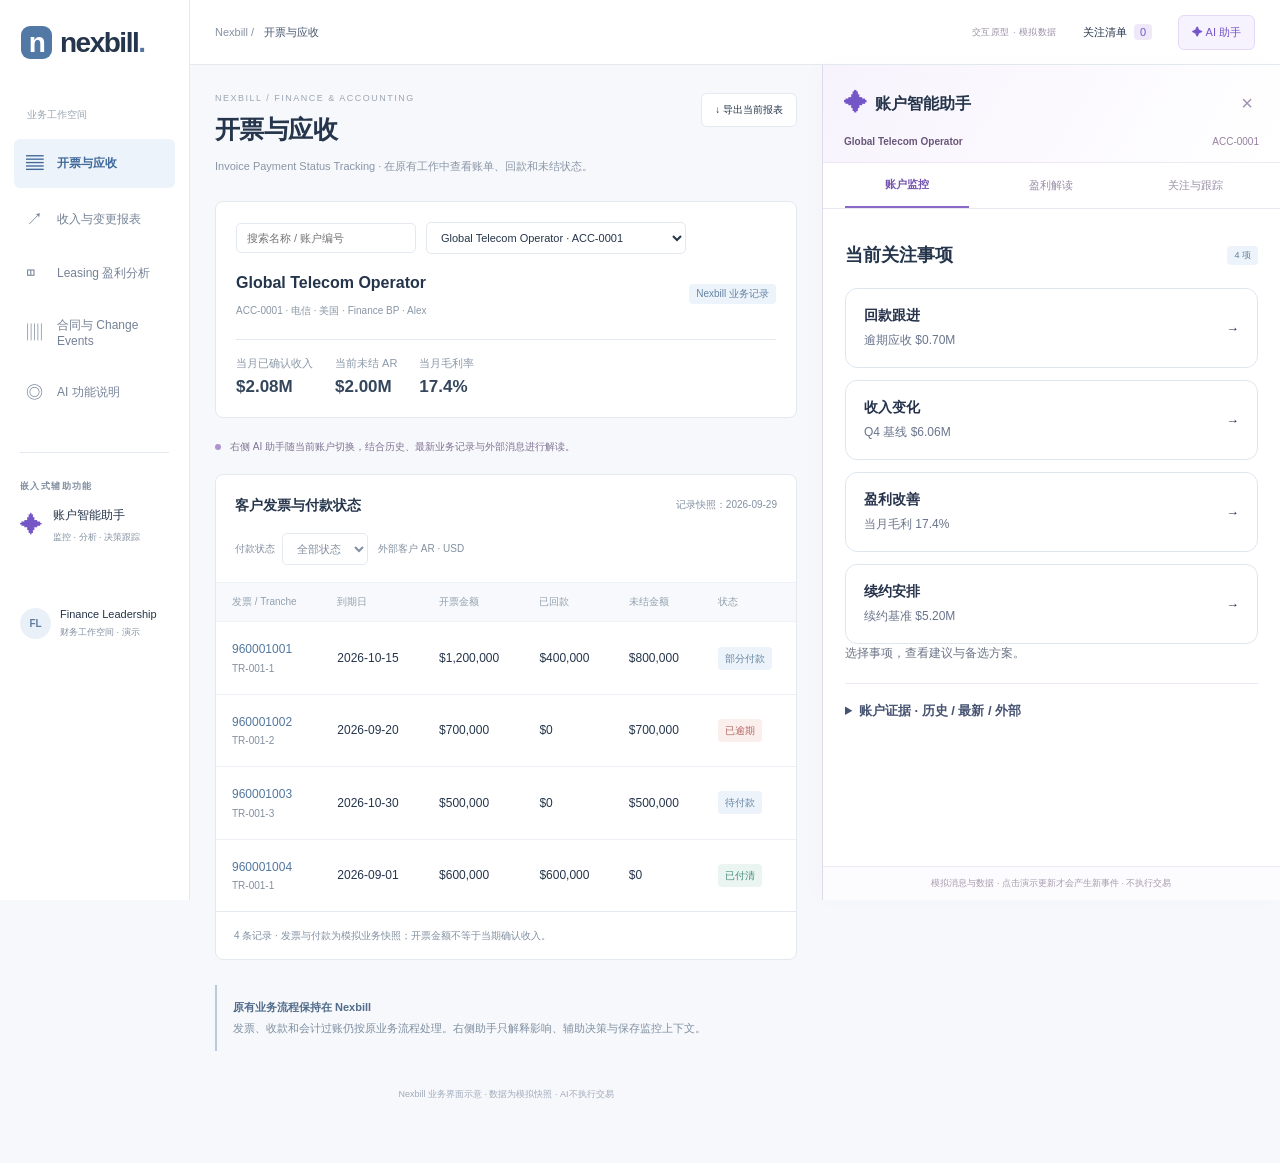
==== index.html @ fa8f2ab4 "Save Nexbill AI prototype with compact multi-issue workflows" ====
﻿<!doctype html>
<html lang="zh-CN"><head><meta charset="UTF-8"><meta name="viewport" content="width=device-width, initial-scale=1"><title>Nexbill · 账户智能助手</title><link rel="stylesheet" href="nexbill.css"></head>
<body><aside class="host-nav"><a href="#billing" class="wordmark"><span>n</span>nexbill<span class="brand-end">.</span></a><p class="nav-caption">业务工作空间</p><nav id="host-nav" aria-label="Nexbill业务导航"></nav><div class="plugin-entry"><span class="tiny-label">嵌入式辅助功能</span><button data-command="toggle-ai"><span class="ai-symbol">✦</span><span>账户智能助手<small>监控 · 分析 · 决策跟踪</small></span></button></div><div class="host-user"><span class="avatar">FL</span><div>Finance Leadership<small>财务工作空间 · 演示</small></div></div></aside>
<div class="host-shell"><header class="host-header"><div><span class="breadcrumb">Nexbill / <b id="page-name">开票与应收</b></span></div><div class="header-actions"><span class="demo-label">交互原型 · 模拟数据</span><button class="quiet" data-command="watchlist">关注清单 <span id="review-count">0</span></button><button class="ai-launch" data-command="toggle-ai">✦ AI 助手</button></div></header><div class="work-area"><main id="business-main"></main><aside id="assistant" aria-label="账户智能助手"></aside></div></div>
<dialog id="detail-dialog"><div class="dialog-top"><span class="tiny-label">NEXBILL / 业务证据</span><button class="icon-button" data-command="close-dialog" aria-label="关闭弹窗">×</button></div><div id="dialog-content"></div></dialog><div class="toast" id="toast" role="status"></div><script src="intelligence.js"></script><script src="workflow.js"></script><script src="compact.js"></script></body></html>
---- nexbill.css ----
﻿:root{--ink:#25354b;--muted:#8290a1;--line:#e4e9ef;--blue:#416fa1;--purple:#7556c7;--purple-light:#f3effb;--green:#248779;--amber:#b67c2b;--red:#c66462;--bg:#f6f8fb}*{box-sizing:border-box}body{margin:0;background:var(--bg);color:var(--ink);font:13px 'Segoe UI','Microsoft YaHei',Arial,sans-serif}button,input,select,textarea{font:inherit;color:inherit}button{cursor:pointer}button:disabled{opacity:.4;cursor:default}button,a,input,select,textarea{outline-offset:3px}button{background:white;border:1px solid var(--line);border-radius:6px;padding:9px 13px;transition:background .15s}button:hover{background:#f1f4fa}button.primary{background:var(--purple);border-color:var(--purple);color:white}button.primary:hover{background:#6342b5}button.secondary{background:#f5f1fd;color:var(--purple);border-color:#dfd6f3}button.quiet{border:0;background:transparent}a{color:inherit;text-decoration:none}h1,h2,h3,p{margin-top:0}h1{font-size:25px;font-weight:650;letter-spacing:-.6px;line-height:1.5;margin-bottom:7px}h2{font-size:17px;font-weight:650;line-height:1.6;margin-bottom:8px}h3{font-size:13px;font-weight:650;line-height:1.7;margin-bottom:7px}p{line-height:1.85}.muted{color:var(--muted)}.tiny-label{font-size:9px;letter-spacing:1.4px;font-weight:650;color:var(--muted)}.host-nav{width:190px;position:fixed;inset:0 auto 0 0;background:#fff;border-right:1px solid var(--line);padding:26px 14px;z-index:10;overflow:auto}.wordmark{display:flex;gap:8px;align-items:center;font-size:28px;font-weight:750;letter-spacing:-1.5px;margin:0 7px 47px}.wordmark>span:first-child{background:#5278a6;border-radius:9px;color:white;width:31px;height:33px;display:grid;place-items:center;font-size:28px;font-weight:600}.wordmark .brand-end{color:#5376a2;margin-left:-8px}.nav-caption{font-size:10px;color:#9aa5b3;margin:0 13px 14px}.host-nav nav a{display:flex;gap:10px;align-items:center;font-size:12px;padding:13px 12px;margin:7px 0;color:#758296;border-radius:6px}.host-nav nav a.active{color:#416a9b;background:#edf3fa;font-weight:600}.nav-icon{font-size:17px;min-width:21px}.plugin-entry{border-top:1px solid var(--line);margin:35px 6px 0;padding-top:24px}.plugin-entry button{display:flex;align-items:center;gap:10px;border:0;text-align:left;padding:14px 0;font-size:12px;width:100%;background:transparent}.plugin-entry small{display:block;font-size:9px;color:var(--muted);margin-top:7px}.ai-symbol{color:var(--purple);font-size:23px}.host-user{display:flex;align-items:center;gap:9px;margin-top:50px;padding-left:6px;font-size:11px}.host-user small{display:block;font-size:9px;color:var(--muted);margin-top:6px}.avatar{display:grid;place-items:center;background:#eaf0f8;width:31px;height:31px;border-radius:50%;color:#617d9e;font-size:10px;font-weight:600;flex-shrink:0}.host-shell{margin-left:190px}.host-header{height:65px;border-bottom:1px solid var(--line);background:white;display:flex;align-items:center;justify-content:space-between;padding:0 25px;gap:16px}.breadcrumb{font-size:11px;color:#8492a2}.breadcrumb b{font-weight:500;color:#45566e;margin-left:7px}.header-actions{display:flex;align-items:center;gap:13px}.header-actions button{font-size:11px}.demo-label{font-size:9px;color:#9a91a6;letter-spacing:.5px}.ai-launch{color:var(--purple);background:#f7f3fe;border-color:#e4daf7}.header-actions #review-count{padding:2px 6px;background:#eee9f8;color:var(--purple);border-radius:4px;margin-left:4px}.work-area{display:grid;grid-template-columns:minmax(0,1fr) 458px;align-items:start;min-height:calc(100vh - 65px)}body.ai-closed .work-area{grid-template-columns:1fr}body.ai-closed #assistant{display:none}#business-main{min-width:0;padding:28px 25px 50px}.page-intro{display:flex;align-items:flex-start;justify-content:space-between;gap:12px;margin-bottom:25px}.page-intro p{font-size:11px;color:#8a96a6;max-width:550px;margin:0}.page-intro button{font-size:10px;white-space:nowrap}.section-label{font-size:9px;color:#9ca6b3;letter-spacing:1.5px;margin-bottom:8px}.account-context{background:white;border:1px solid var(--line);border-radius:8px;padding:20px;margin-bottom:20px}.context-top{display:flex;justify-content:space-between;gap:15px;align-items:center}.account-name{font-size:16px;font-weight:650;line-height:1.7}.context-meta{font-size:10px;color:#8996a7;line-height:1.8;margin-top:6px}.context-controls{display:flex;gap:10px;align-items:center;flex-wrap:wrap;margin-bottom:15px}.context-controls input{width:180px}.context-controls select{max-width:260px;min-width:140px}.context-controls label{font-size:10px;color:#8a95a4;display:flex;gap:7px;align-items:center}.context-stats{display:flex;flex-wrap:wrap;gap:22px;margin-top:19px;padding-top:16px;border-top:1px solid var(--line)}.context-stats span{color:#8b98a8;font-size:10px}.context-stats b{display:block;font-size:17px;font-weight:600;color:#34465c;margin-top:6px}.connected-hint{display:flex;align-items:center;gap:9px;margin:18px 0;color:#827394;font-size:10px;line-height:1.8}.connected-hint i{width:6px;height:6px;background:#ad93cf;border-radius:50%}.native-section{background:#fff;border:1px solid var(--line);border-radius:8px;overflow:hidden;margin-bottom:20px}.native-section-head{padding:19px 19px 0;display:flex;justify-content:space-between;gap:12px;align-items:center}.native-section-head h2{font-size:14px;margin:0}.native-section-head small{color:var(--muted);font-size:10px}.toolbar{display:flex;align-items:center;gap:10px;flex-wrap:wrap;padding:17px 19px}.toolbar label{font-size:10px;color:var(--muted);display:flex;gap:7px;align-items:center}input,select{padding:8px 10px;border:1px solid var(--line);border-radius:5px;background:white;font-size:11px;min-width:0}select{max-width:100%}.table-scroll{overflow:auto}table{width:100%;border-collapse:collapse;white-space:nowrap;text-align:left;font-size:11px}th{font-size:9px;font-weight:500;color:#92a0af;background:#f7f9fc;padding:12px 16px;border-top:1px solid #eef1f5;border-bottom:1px solid #eef1f5}td{padding:17px 16px;border-bottom:1px solid #edf1f5;line-height:1.7}tr:last-child td{border-bottom:0}td small{display:block;font-size:9px;color:var(--muted)}.table-link{padding:0;border:0;background:transparent;color:#52779f;font-size:11px}.native-footnote{padding:14px 18px;color:#94a0b0;font-size:9px;line-height:1.9;border-top:1px solid var(--line)}.status{display:inline-block;font-size:9px;padding:3px 7px;border-radius:4px;background:#edf3fa;color:#6584a3;white-space:nowrap}.status.red{background:#fbefed;color:#b56964}.status.green{background:#eaf5f1;color:#498e7c}.status.amber{background:#fff5e7;color:#aa8443}.status.purple{background:#f1eafa;color:#8666b1}.native-note{border-left:2px solid #bacbdd;padding:12px 16px;color:#7f8fa2;font-size:11px;line-height:1.9;margin:25px 0}.native-note b{color:#516c8a;font-weight:600}.summary-strip{display:flex;gap:22px;padding:20px;flex-wrap:wrap;border-bottom:1px solid var(--line)}.summary-strip div{flex:1;min-width:130px;font-size:10px;color:var(--muted)}.summary-strip strong{display:block;font-size:21px;color:#334b66;margin-top:8px}.plain-tabs{display:flex;border-bottom:1px solid var(--line);padding:0 18px;gap:20px}.plain-tabs button{border:0;background:none;border-radius:0;padding:16px 0;color:#9aa4b2;font-size:11px}.plain-tabs button.active{border-bottom:2px solid #537ba6;color:#496d97}.explain-cell{font-size:10px;color:var(--purple);border-color:#eae2f6;white-space:nowrap}.zero-state{padding:35px;text-align:center;color:var(--muted);line-height:1.8}.host-caption{font-size:9px;color:#a1aabb;text-align:center;padding:12px}.revenue-equation{display:flex;justify-content:space-between;gap:12px;align-items:center;padding:20px;background:#f8fafd;border-bottom:1px solid var(--line);flex-wrap:wrap}.revenue-equation div{font-size:10px;color:var(--muted)}.revenue-equation b{display:block;font-size:17px;color:#42556d;margin-top:8px}.revenue-equation>span{color:#aab6c4}.compact-note{font-size:11px;line-height:1.9;color:#8b94a3;padding:18px;margin:0}.inset{padding:20px}.capability-list{display:grid;gap:0}.capability-row{display:grid;grid-template-columns:25px 150px 1fr;gap:12px;border-bottom:1px solid var(--line);padding:18px 0;font-size:11px;line-height:1.9}.capability-row .num{color:#aaa1b7}.capability-row p{margin:0;color:#7e8b9a}.capability-row:last-child{border:0}.capacity-head{padding:16px 0;color:#8c7ba0;font-size:10px}
/* An account-scoped assistant, attached to the operational page */
#assistant{position:sticky;top:0;height:calc(100vh - 65px);min-height:600px;border-left:1px solid #e0d9ec;background:#fff;display:flex;flex-direction:column;min-width:0;box-shadow:-6px 0 25px #69518704}.assistant-head{padding:20px 21px 15px;background:linear-gradient(120deg,#f7f3fd,#fff);border-bottom:1px solid #eee8f6}.assistant-heading{display:flex;justify-content:space-between;align-items:center;gap:12px}.assistant-heading h2{font-size:16px;display:flex;gap:8px;align-items:center;margin:0}.assistant-heading .icon-button{background:none}.assistant-subtitle{font-size:10px;color:#a092b0;margin:9px 0 0}.assistant-context{margin:14px 0 0;display:flex;align-items:center;justify-content:space-between;gap:9px;font-size:10px;color:#7f7291}.assistant-context strong{font-weight:600;color:#695579;overflow:hidden;text-overflow:ellipsis;white-space:nowrap}.ai-tabs{display:flex;gap:20px;padding:0 22px;border-bottom:1px solid #ebe5f3}.ai-tabs button{font-size:11px;flex:1;padding:14px 0;border:0;border-radius:0;background:transparent;color:#9a8fa6;white-space:nowrap}.ai-tabs button.active{color:#7453b0;border-bottom:2px solid #8968c6;font-weight:650}.assistant-body{overflow-y:auto;flex:1;padding:21px 22px 28px;scroll-behavior:smooth}.assistant-foot{padding:10px 16px;border-top:1px solid #efeaf5;font-size:9px;color:#a69bae;background:#fcfbfe;text-align:center}.assistant-body h3{font-size:13px}.assistant-body p{font-size:11px}.ai-eyebrow{color:#a08bab;font-size:9px;letter-spacing:1px;margin-bottom:9px}.lead-insight{font-size:18px;line-height:1.8;font-weight:600;color:#463750;letter-spacing:-.4px;margin:0 0 10px}.lead-copy{color:#94879d;line-height:1.95;font-size:11px;margin-bottom:18px}.signal-summary-line{display:flex;gap:8px;flex-wrap:wrap;font-size:9px;margin:12px 0 20px}.source-tabs{display:flex;background:#f7f5fa;padding:4px;border-radius:6px;margin-bottom:14px;gap:3px}.source-tabs button{flex:1;padding:7px 5px;font-size:10px;border:0;color:#a294af;background:transparent}.source-tabs button.active{color:#6b508f;background:#fff;box-shadow:0 1px 4px #55437513}.evidence-item{border-bottom:1px solid #f0ecf4;padding:13px 0}.evidence-top{display:flex;align-items:center;justify-content:space-between;gap:9px}.evidence-title{font-size:11px;font-weight:600;line-height:1.7;text-align:left;padding:0;border:0;background:none;max-width:85%;color:#62556e}.evidence-meta{font-size:9px;color:#ada0b6;margin-top:6px;line-height:1.8}.evidence-body{font-size:10px;color:#91849f;line-height:1.9;margin:7px 0 0}.evidence-ref{font-size:9px;font-weight:600;color:#a491b7}.text-button{border:0;background:transparent;padding:4px 0;color:var(--purple);font-size:10px}.evidence-actions{display:flex;gap:16px;flex-wrap:wrap;margin-top:9px}.source-warning{background:#fff9ee;border:1px solid #f3e4c8;padding:12px;border-radius:6px;font-size:10px;line-height:1.9;color:#a58a5a;margin-top:12px}.analysis-section{margin-top:24px;border-top:1px solid #eee8f4;padding-top:19px}.analysis-title{display:flex;justify-content:space-between;align-items:center;gap:10px;margin-bottom:14px}.analysis-title h3{margin:0}.analysis-title span{font-size:9px;color:#b0a1bc}.impact-row{display:flex;align-items:flex-start;gap:12px;margin-bottom:17px}.impact-icon{background:#f6f1fc;color:#9a80b8;border-radius:6px;width:27px;height:27px;display:grid;place-items:center;flex-shrink:0;font-size:13px}.impact-row h4{font-size:11px;font-weight:600;color:#706078;margin:0 0 6px}.impact-row p{color:#94859f;font-size:10px;line-height:1.9;margin:0}.impact-row strong{color:#705089;font-weight:650}.assumption{font-size:9px;color:#b0a2bc;line-height:1.9;margin:12px 0}.memory-note{padding:13px;background:#f5f7fa;border-left:2px solid #aabacf;font-size:10px;line-height:1.9;color:#78899d;margin:18px 0}.memory-note b{color:#536b87}.alert-note{background:#fff4ed;border:1px solid #f0dbcd;border-radius:6px;padding:14px;margin-bottom:18px;font-size:10px;line-height:1.9;color:#a27655}.alert-note strong{display:block;font-size:12px;margin-bottom:7px}.full-width{width:100%}.assistant-body button.primary{font-size:11px;padding:12px 14px}.assistant-divider{margin:22px 0;border:0;border-top:1px solid #eee8f5}.mini-history{display:flex;align-items:end;gap:10px;height:55px;margin:16px 0 10px}.mini-history div{background:#e1d7ef;flex:1;border-radius:3px 3px 0 0;position:relative}.mini-history div:last-child{background:#a990cb}.mini-history span{font-size:8px;color:#a695b5;position:absolute;bottom:-19px;left:50%;transform:translateX(-50%)}.mini-history-label{font-size:9px;color:#ae9fba;margin-top:30px}.monitor-trail{margin:10px 0;padding-left:13px;border-left:1px solid #e6dcef}.trail-item{position:relative;margin:18px 0;font-size:10px;line-height:1.8;color:#91859c}.trail-item:before{content:'';position:absolute;left:-17px;top:5px;height:7px;width:7px;background:#b49bd0;border-radius:50%}.trail-item strong{color:#786185;font-size:11px;display:block;margin:4px 0}.trail-item time{font-size:9px;color:#b0a1bc}.trail-item p{font-size:10px;margin:4px 0;white-space:pre-wrap;overflow-wrap:anywhere}.rule-list{display:grid;gap:10px;margin-top:13px}.rule-list label{display:flex;gap:8px;font-size:10px;color:#8d7e98;line-height:1.8;align-items:start}.rule-list input{accent-color:#9470bf;margin:2px 0 0;flex-shrink:0}.form-field{display:block;margin:16px 0;color:#867390;font-size:10px}.form-field>span{display:block;margin-bottom:8px}.form-field select,.form-field input,.form-field textarea{width:100%;max-width:none;font-size:11px;border:1px solid #e3dae9;border-radius:5px;padding:10px;background:white}.form-field textarea{min-height:76px;resize:vertical;line-height:1.7;display:block}.form-two{display:grid;grid-template-columns:1fr 1fr;gap:12px}.decision-box{background:#f8f5fc;border-radius:7px;padding:16px;margin:16px 0}.decision-box h3{font-size:12px;color:#76588f}.decision-box p{font-size:10px;color:#9b87aa;margin:0}.commit-boundary{font-size:9px;color:#b3a5bd;line-height:1.9;margin-top:11px}.monitor-status{display:flex;align-items:center;justify-content:space-between;margin:15px 0 4px}.monitor-status strong{font-size:11px;color:#72928c}.monitor-status button{font-size:9px}.next-update{background:#fff;border:1px dashed #d8cce8;border-radius:7px;padding:14px;margin:18px 0}.next-update p{font-size:10px;color:#a494b0;margin-bottom:10px}.next-update button{width:100%;font-size:11px;color:#8963ad;background:#faf7fd;border-color:#e5daef}.watch-row{display:block;width:100%;text-align:left;border:1px solid #e7dfef;border-radius:7px;padding:15px;margin:12px 0;background:#fff}.watch-row b{font-size:12px;color:#786386;display:block}.watch-row small{font-size:9px;display:block;color:#a292af;line-height:1.9;margin-top:6px}.watch-row .status{margin-top:9px}.watch-toolbar{display:flex;gap:8px;margin:18px 0}.watch-toolbar button{font-size:10px}.watch-toolbar button.active{background:#f2ebfa;color:#8866a4}.profit-value{font-size:25px;font-weight:600;color:#715982;line-height:1.5}.profit-value small{font-size:10px;font-weight:400;color:#a899b3;display:block}.profit-bridge{margin:18px 0}.bridge-row{display:flex;justify-content:space-between;gap:15px;padding:10px 0;border-bottom:1px solid #f0eaf5;font-size:11px;color:#96809e}.bridge-row:last-child{font-weight:600;color:#785a8c}.breakdown-grid{display:grid;grid-template-columns:1fr 1fr;gap:12px;margin:16px 0}.breakdown-grid>div{padding:12px;background:#faf8fd;border:1px solid #efe8f5;border-radius:6px;font-size:10px;color:#9b88aa}.breakdown-grid strong{display:block;font-size:19px;color:#887096;margin-top:8px}.assistant-body details{margin-top:19px;border-top:1px solid #eee5f5;padding-top:15px}.assistant-body summary{font-size:11px;color:#866299;cursor:pointer;line-height:1.8}.assistant-body details p{font-size:10px;color:#a38ead}.repricing-result{padding:12px;background:#f8f5fd;font-size:10px;line-height:1.9;color:#896c99}.repricing-result b{display:block;font-size:16px;margin:4px 0;color:#765287}.no-results{padding:25px;text-align:center;color:#a99bb4;font-size:11px;line-height:1.9}.icon-button{font-size:20px;line-height:1;border:0;padding:3px 6px;color:#a290b2}.toast{display:none;position:fixed;bottom:22px;left:50%;transform:translateX(-50%);max-width:calc(100vw - 40px);background:#3c344b;color:white;font-size:11px;line-height:1.7;padding:13px 21px;border-radius:7px;z-index:60;box-shadow:0 7px 30px #51405b26}dialog{width:650px;max-width:calc(100vw - 30px);max-height:85vh;overflow:auto;border:1px solid #e2d7ed;border-radius:12px;padding:25px;color:var(--ink);box-shadow:0 20px 80px #25213830}dialog::backdrop{background:#2f29434a;backdrop-filter:blur(3px)}.dialog-top{display:flex;justify-content:space-between;align-items:center;margin-bottom:18px}dialog h2{font-size:20px}dialog p,dialog li{font-size:12px;color:#7a8292;line-height:1.9}dialog dl{display:grid;grid-template-columns:95px 1fr;gap:12px;font-size:12px;line-height:1.9}dialog dt{color:#9b8ba9}dialog dd{margin:0;overflow-wrap:anywhere}.dialog-alert{padding:12px;background:#faf4e9;color:#ac8e58;font-size:11px;line-height:1.8}.assistant-body :focus-visible{outline:2px solid #ad87d4;outline-offset:3px}.native-section :focus-visible{outline:2px solid #7e9abd;outline-offset:3px}@media(min-width:1600px){.work-area{grid-template-columns:minmax(0,1fr) 510px}.assistant-body{padding:25px 28px}.assistant-head{padding:22px 27px}}@media(max-width:1200px){.host-nav{width:165px;padding:23px 9px}.host-shell{margin-left:165px}.work-area{grid-template-columns:minmax(0,1fr) 420px}#business-main{padding:24px 18px}.host-header{padding:0 18px}.context-stats{gap:15px}.account-name{font-size:14px}.page-intro{flex-wrap:wrap}.header-actions{gap:5px}.demo-label{display:none}.host-nav nav a{font-size:11px}.wordmark{font-size:26px}.assistant-body{padding:20px 18px}}@media(max-width:980px){.work-area{grid-template-columns:minmax(0,1fr)}#assistant{position:fixed;right:0;top:65px;bottom:0;width:430px;max-width:calc(100vw - 40px);height:auto;min-height:0;box-shadow:-10px 0 40px #49345922;z-index:20}.host-nav{width:165px}.host-shell{margin-left:165px}.account-context{max-width:none}.host-header{position:sticky;top:0;z-index:25}.capability-row{grid-template-columns:20px 130px 1fr}}@media(max-width:640px){.host-nav{position:static;width:auto;border-right:0;border-bottom:1px solid var(--line);padding:13px}.wordmark{font-size:23px;margin:0 0 12px}.wordmark>span:first-child{height:27px;width:27px;font-size:24px}.host-nav nav{display:flex;overflow-x:auto;gap:5px}.host-nav nav a{white-space:nowrap;margin:0;padding:9px 10px;font-size:10px}.nav-icon{font-size:14px;min-width:15px}.nav-caption,.plugin-entry,.host-user{display:none}.host-shell{margin-left:0}.host-header{height:55px;padding:0 14px}.header-actions button{font-size:10px;padding:7px}.breadcrumb{font-size:9px}.breadcrumb b{margin-left:3px}.header-actions{gap:2px}.header-actions .quiet{max-width:90px}.work-area{min-height:calc(100vh - 170px)}#business-main{padding:23px 14px}h1{font-size:23px}.context-controls{gap:10px}.context-controls input{width:130px}.context-controls select{max-width:calc(100vw - 65px);width:100%}.context-top{flex-wrap:wrap}.context-stats{gap:20px}.context-stats b{font-size:16px}.page-intro p{font-size:10px}#assistant{top:0;width:100vw;max-width:100vw;z-index:40;box-shadow:none}.assistant-head{padding:17px 18px 12px}.assistant-body{padding:20px 19px}.assistant-context{margin-top:10px}.assistant-subtitle{font-size:9px}.ai-tabs button{padding:12px 0}.capability-row{grid-template-columns:20px 1fr}.capability-row p{grid-column:2}.form-two{gap:10px}.form-field select{font-size:10px}.summary-strip strong{font-size:18px}.native-section-head{flex-wrap:wrap}.native-section-head small{font-size:9px}.native-footnote{font-size:9px}.toolbar{gap:8px}.revenue-equation{gap:8px}dialog{padding:20px}.table-scroll{max-width:100%}.context-stats{justify-content:space-between}.context-stats span{min-width:70px}.source-tabs button{font-size:10px}.lead-insight{font-size:19px}}@media(prefers-reduced-motion:reduce){*{scroll-behavior:auto!important;transition:none!important}}
/* Keep secondary evidence readable in the embedded panel. */
.assistant-body p,.lead-copy{font-size:12px}.evidence-title,.impact-row h4{font-size:12px}.evidence-body,.impact-row p,.decision-box p{font-size:11px;color:#82708e}.evidence-meta{font-size:10px;color:#95859f}.lead-copy{color:#887694}.assistant-subtitle,.assistant-context{color:#96819f}.form-field,.rule-list label{font-size:11px}.native-footnote{font-size:10px;color:#8190a2}.native-section th{font-size:10px}.native-section td{font-size:12px}.native-section td small{font-size:10px}.context-stats span{font-size:11px}.table-link{font-size:12px}.status{font-size:10px}.assistant-body .status{font-size:9px}.assistant-body .trail-item p,.commit-boundary{font-size:10px}.assistant-body .assumption{font-size:10px;color:#9c8aa7}
.simple-actions{display:grid;gap:9px;margin:20px 0}.simple-actions p{font-size:10px;color:#9a86aa;margin:0 0 12px}.operation-sync{border:1px solid #ddd5e9;background:#faf8fd;padding:16px;border-radius:7px;margin:20px 0}.operation-sync h3{margin-top:12px}.operation-sync p{color:#897598;font-size:11px;overflow-wrap:anywhere}.operation-sync .text-button{display:block;margin-top:12px}.host-operation{padding:18px;background:#f4f7fb;border:1px solid #dde5f0;border-radius:7px}.host-operation p{font-size:12px;color:#708298;white-space:pre-wrap;overflow-wrap:anywhere}.host-sim-actions{display:flex;gap:10px;flex-wrap:wrap;margin:16px 0}.host-sim-actions button{font-size:11px}.lifecycle{display:flex;gap:15px;flex-wrap:wrap;margin:20px 0;color:#aab4c0;font-size:11px}.lifecycle span{border-bottom:2px solid #e1e6ec;padding-bottom:8px}.lifecycle .done{color:#426a92;border-color:#6e90b5}.host-submit{background:#4877a4;color:white;border-color:#4877a4;padding:12px 18px}.host-submit:hover{background:#3b6793}.effective-contract{font-size:12px;padding:18px;border-left:3px solid #b1c5d9;background:#f6f8fb;margin:22px 0}.effective-contract p{color:#70889d;margin:9px 0 0;line-height:1.8}#business-action{scroll-margin-top:20px}#business-form{max-width:640px}
.compact-heading{display:flex;align-items:center;justify-content:space-between;gap:10px;margin:10px 0 18px}.compact-heading h3{font-size:18px;margin:0}.issue-list{display:grid;gap:12px}.issue-card{width:100%;display:flex;align-items:center;justify-content:space-between;text-align:left;padding:18px;background:#fff;border:1px solid #dfe5ef;border-radius:12px;cursor:pointer;gap:12px}.issue-card:hover{border-color:#7866c8;background:#f8f6ff}.issue-card b{display:block;font-size:14px;color:#26324b}.issue-card small{display:block;margin-top:7px;color:#69748b;font-size:12px}.compact-caption{font-size:12px;color:#6c7587;line-height:1.65}.compact-details{border-top:1px solid #e3e7ef;padding:15px 0;margin-top:12px}.compact-details summary{cursor:pointer;font-size:13px;font-weight:600;color:#465371}.compact-details[open]>summary{margin-bottom:14px}.compact-recommendation{background:#f4f2fc;border:1px solid #e4def7;border-radius:12px;padding:18px;margin-bottom:12px}.compact-recommendation h3{font-size:17px;line-height:1.5;margin:10px 0}.compact-recommendation p{font-size:13px;line-height:1.7;color:#58647a;margin-bottom:18px}.compact-option{display:flex;align-items:center;justify-content:space-between;gap:12px;padding:12px 0;font-size:13px}.compact-alert{display:block;width:100%;background:#fff5e5;border:1px solid #f0d4a5;border-radius:8px;padding:12px;margin:12px 0;color:#795724;text-align:left;font-size:12px}.compact-monitor{display:flex;justify-content:space-between;align-items:center;margin:20px 0 8px;font-size:12px;color:#566b62}.assistant-subtitle{display:none}.operation-sync{margin-top:18px}.operation-sync p{font-size:12px}.operation-sync summary{font-size:12px;cursor:pointer}
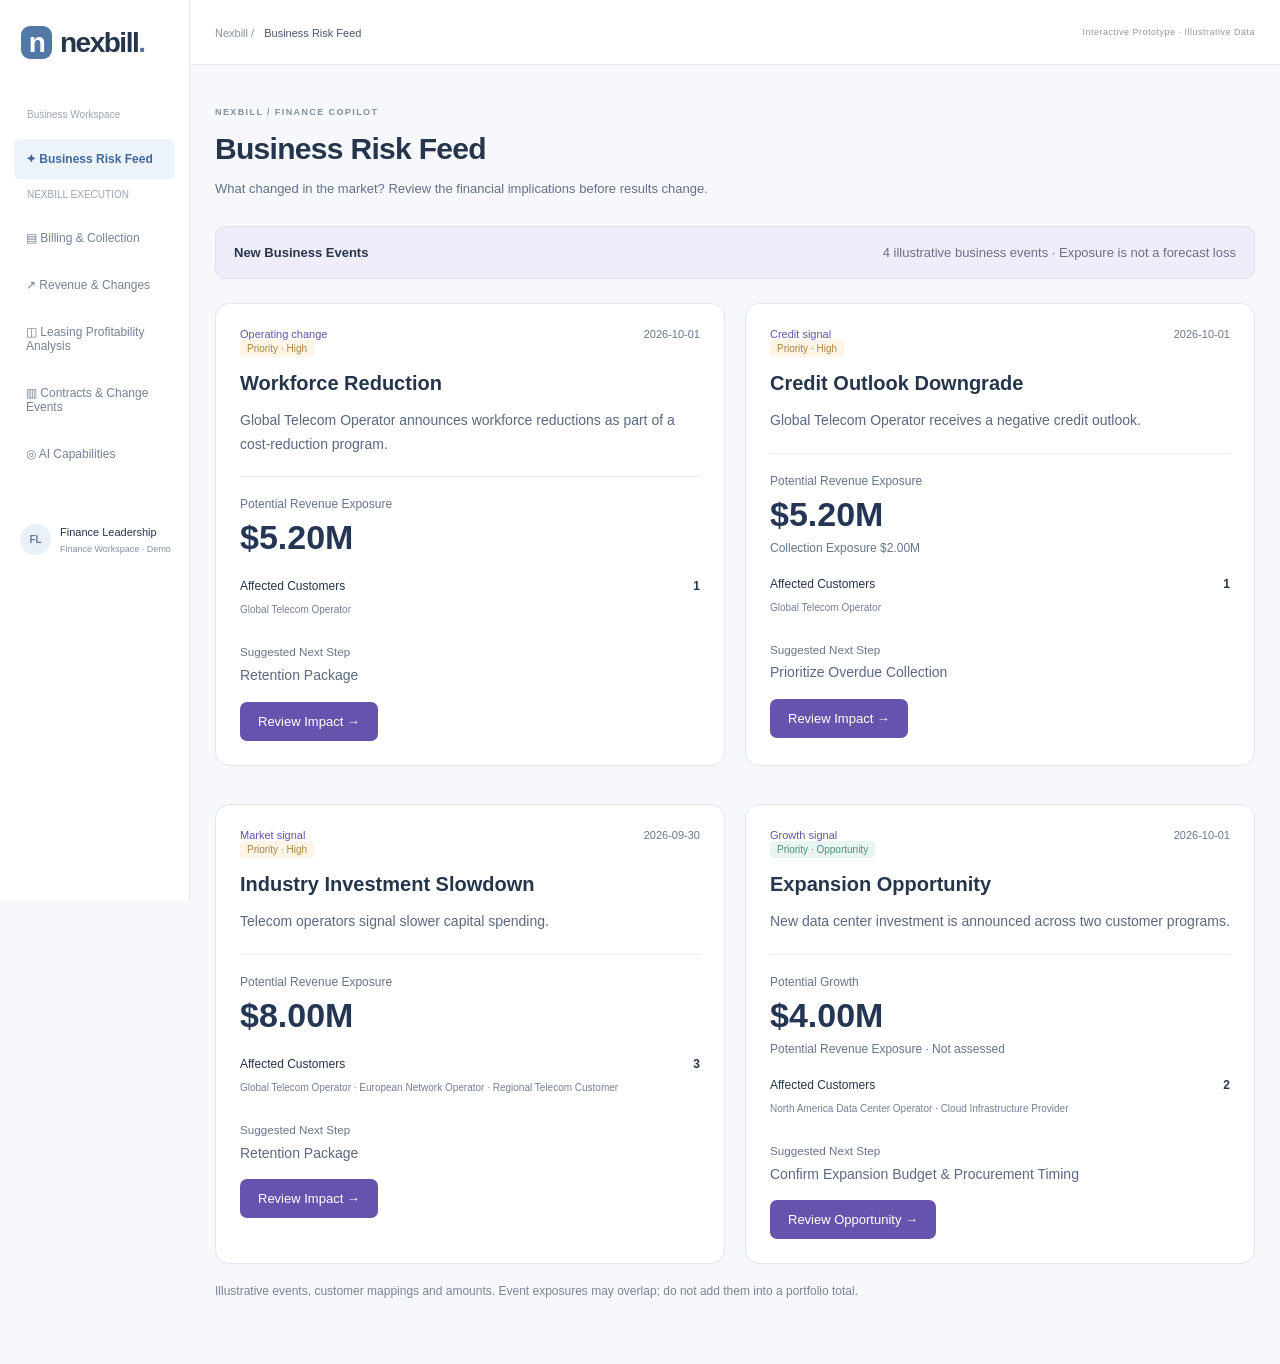
==== commit a30b4a6b: "Build event-driven Finance Copilot with English decision workflows" ====
--- a/index.html
+++ b/index.html
@@ -1,6 +1,12 @@
 ﻿<!doctype html>
-<html lang="zh-CN"><head><meta charset="UTF-8"><meta name="viewport" content="width=device-width, initial-scale=1"><title>Nexbill · 账户智能助手</title><link rel="stylesheet" href="nexbill.css"></head>
-<body><aside class="host-nav"><a href="#billing" class="wordmark"><span>n</span>nexbill<span class="brand-end">.</span></a><p class="nav-caption">业务工作空间</p><nav id="host-nav" aria-label="Nexbill业务导航"></nav><div class="plugin-entry"><span class="tiny-label">嵌入式辅助功能</span><button data-command="toggle-ai"><span class="ai-symbol">✦</span><span>账户智能助手<small>监控 · 分析 · 决策跟踪</small></span></button></div><div class="host-user"><span class="avatar">FL</span><div>Finance Leadership<small>财务工作空间 · 演示</small></div></div></aside>
-<div class="host-shell"><header class="host-header"><div><span class="breadcrumb">Nexbill / <b id="page-name">开票与应收</b></span></div><div class="header-actions"><span class="demo-label">交互原型 · 模拟数据</span><button class="quiet" data-command="watchlist">关注清单 <span id="review-count">0</span></button><button class="ai-launch" data-command="toggle-ai">✦ AI 助手</button></div></header><div class="work-area"><main id="business-main"></main><aside id="assistant" aria-label="账户智能助手"></aside></div></div>
-<dialog id="detail-dialog"><div class="dialog-top"><span class="tiny-label">NEXBILL / 业务证据</span><button class="icon-button" data-command="close-dialog" aria-label="关闭弹窗">×</button></div><div id="dialog-content"></div></dialog><div class="toast" id="toast" role="status"></div><script src="intelligence.js"></script><script src="workflow.js"></script><script src="compact.js"></script></body></html>
+<html lang="en"><head><meta charset="UTF-8"><meta name="viewport" content="width=device-width, initial-scale=1"><title>Nexbill · Finance Copilot</title><link rel="stylesheet" href="nexbill.css"></head>
+<body><aside class="host-nav"><a href="#billing" class="wordmark"><span>n</span>nexbill<span class="brand-end">.</span></a><p class="nav-caption">Business Workspace</p><nav id="host-nav" aria-label="Nexbill Business Navigation"></nav><div class="plugin-entry"><span class="tiny-label">Embedded Assistance</span><button data-command="toggle-ai"><span class="ai-symbol">✦</span><span>Finance Copilot<small>Monitoring · Analysis · Decision Tracking</small></span></button></div><div class="host-user"><span class="avatar">FL</span><div>Finance Leadership<small>Finance Workspace · Demo</small></div></div></aside>
+<div class="host-shell"><header class="host-header"><div><span class="breadcrumb">Nexbill / <b id="page-name">Billing & Collection</b></span></div><div class="header-actions"><span class="demo-label">Interactive Prototype · Illustrative Data</span><button class="quiet" data-command="watchlist">Watchlist <span id="review-count">0</span></button><button class="ai-launch" data-command="toggle-ai">✦ AI Copilot</button></div></header><div class="work-area"><main id="business-main"></main><aside id="assistant" aria-label="Finance Copilot"></aside></div></div>
+<dialog id="detail-dialog"><div class="dialog-top"><span class="tiny-label">NEXBILL / Business Evidence</span><button class="icon-button" data-command="close-dialog" aria-label="Close Dialog">×</button></div><div id="dialog-content"></div></dialog><div class="toast" id="toast" role="status"></div><script src="english-locale.js"></script><script src="intelligence.js"></script><script src="workflow.js"></script><script src="compact.js"></script><script src="events.js"></script><script src="v3.js"></script><script src="decision-workspace.js"></script><script src="decision-english.js"></script><script src="decision-transparency.js"></script><script src="decision-restart.js"></script></body></html>
 
+
+
+
+
+
+
--- a/nexbill.css
+++ b/nexbill.css
@@ -5,3 +5,9 @@
 .assistant-body p,.lead-copy{font-size:12px}.evidence-title,.impact-row h4{font-size:12px}.evidence-body,.impact-row p,.decision-box p{font-size:11px;color:#82708e}.evidence-meta{font-size:10px;color:#95859f}.lead-copy{color:#887694}.assistant-subtitle,.assistant-context{color:#96819f}.form-field,.rule-list label{font-size:11px}.native-footnote{font-size:10px;color:#8190a2}.native-section th{font-size:10px}.native-section td{font-size:12px}.native-section td small{font-size:10px}.context-stats span{font-size:11px}.table-link{font-size:12px}.status{font-size:10px}.assistant-body .status{font-size:9px}.assistant-body .trail-item p,.commit-boundary{font-size:10px}.assistant-body .assumption{font-size:10px;color:#9c8aa7}
 .simple-actions{display:grid;gap:9px;margin:20px 0}.simple-actions p{font-size:10px;color:#9a86aa;margin:0 0 12px}.operation-sync{border:1px solid #ddd5e9;background:#faf8fd;padding:16px;border-radius:7px;margin:20px 0}.operation-sync h3{margin-top:12px}.operation-sync p{color:#897598;font-size:11px;overflow-wrap:anywhere}.operation-sync .text-button{display:block;margin-top:12px}.host-operation{padding:18px;background:#f4f7fb;border:1px solid #dde5f0;border-radius:7px}.host-operation p{font-size:12px;color:#708298;white-space:pre-wrap;overflow-wrap:anywhere}.host-sim-actions{display:flex;gap:10px;flex-wrap:wrap;margin:16px 0}.host-sim-actions button{font-size:11px}.lifecycle{display:flex;gap:15px;flex-wrap:wrap;margin:20px 0;color:#aab4c0;font-size:11px}.lifecycle span{border-bottom:2px solid #e1e6ec;padding-bottom:8px}.lifecycle .done{color:#426a92;border-color:#6e90b5}.host-submit{background:#4877a4;color:white;border-color:#4877a4;padding:12px 18px}.host-submit:hover{background:#3b6793}.effective-contract{font-size:12px;padding:18px;border-left:3px solid #b1c5d9;background:#f6f8fb;margin:22px 0}.effective-contract p{color:#70889d;margin:9px 0 0;line-height:1.8}#business-action{scroll-margin-top:20px}#business-form{max-width:640px}
 .compact-heading{display:flex;align-items:center;justify-content:space-between;gap:10px;margin:10px 0 18px}.compact-heading h3{font-size:18px;margin:0}.issue-list{display:grid;gap:12px}.issue-card{width:100%;display:flex;align-items:center;justify-content:space-between;text-align:left;padding:18px;background:#fff;border:1px solid #dfe5ef;border-radius:12px;cursor:pointer;gap:12px}.issue-card:hover{border-color:#7866c8;background:#f8f6ff}.issue-card b{display:block;font-size:14px;color:#26324b}.issue-card small{display:block;margin-top:7px;color:#69748b;font-size:12px}.compact-caption{font-size:12px;color:#6c7587;line-height:1.65}.compact-details{border-top:1px solid #e3e7ef;padding:15px 0;margin-top:12px}.compact-details summary{cursor:pointer;font-size:13px;font-weight:600;color:#465371}.compact-details[open]>summary{margin-bottom:14px}.compact-recommendation{background:#f4f2fc;border:1px solid #e4def7;border-radius:12px;padding:18px;margin-bottom:12px}.compact-recommendation h3{font-size:17px;line-height:1.5;margin:10px 0}.compact-recommendation p{font-size:13px;line-height:1.7;color:#58647a;margin-bottom:18px}.compact-option{display:flex;align-items:center;justify-content:space-between;gap:12px;padding:12px 0;font-size:13px}.compact-alert{display:block;width:100%;background:#fff5e5;border:1px solid #f0d4a5;border-radius:8px;padding:12px;margin:12px 0;color:#795724;text-align:left;font-size:12px}.compact-monitor{display:flex;justify-content:space-between;align-items:center;margin:20px 0 8px;font-size:12px;color:#566b62}.assistant-subtitle{display:none}.operation-sync{margin-top:18px}.operation-sync p{font-size:12px}.operation-sync summary{font-size:12px;cursor:pointer}
+.event-mode .work-area{display:block}.event-mode #assistant{display:none}.event-mode .ai-launch,.event-mode .plugin-entry,.event-mode .header-actions .quiet{display:none}.event-mode #business-main{width:100%;max-width:1400px;margin:auto}.event-heading{margin:10px 0 26px}.event-heading h1{font-size:30px;letter-spacing:-.7px;margin:8px 0}.event-heading p{color:#627088;line-height:1.6}.event-grid{display:grid;grid-template-columns:repeat(2,minmax(0,1fr));gap:20px}.event-card{background:white;border:1px solid #e0e5ef;border-radius:14px;padding:24px;margin-bottom:18px}.event-card h2{font-size:20px;line-height:1.4;margin:12px 0}.event-card p{font-size:14px;color:#5b6880;line-height:1.7}.event-meta{display:flex;justify-content:space-between;gap:12px;color:#68758b;font-size:11px}.event-meta>span{color:#6653aa}.event-value{border-top:1px solid #e9ecf3;margin-top:20px;padding-top:20px}.event-value small,.event-value span{display:block;font-size:12px;color:#66758b}.event-value strong{display:block;font-size:34px;margin:7px 0;color:#243654}.event-customers{font-size:12px;margin:22px 0}.event-customers b{float:right}.event-customers small{display:block;color:#758096;line-height:1.7;margin-top:8px}.event-primary{display:inline-block;text-decoration:none;background:#6553ad;color:white!important;padding:12px 18px;border-radius:7px;font-size:13px}.event-banner{display:flex;justify-content:space-between;gap:20px;background:#f0edfa;border:1px solid #e2dbf3;border-radius:10px;padding:18px;margin-bottom:24px;font-size:13px}.event-banner span{color:#736a89}.event-footnote{font-size:12px!important;color:#7b8495!important;line-height:1.6}.event-steps{display:flex;flex-wrap:wrap;gap:10px;font-size:12px;margin-bottom:28px;color:#7b8495}.event-steps a{color:#6751a9;text-decoration:none}.event-analysis,.event-comparison{display:grid;grid-template-columns:1fr 1fr;gap:20px}.event-callout{background:#f3f1fa;border-left:3px solid #8d78cb;padding:16px;font-size:14px;line-height:1.6;margin:18px 0}.event-comparison>div{background:#f7f8fb;padding:18px;border-radius:10px}.event-comparison small,.event-comparison b{display:block;margin-bottom:9px}.event-customer-row{display:flex;align-items:center;justify-content:space-between;gap:18px;padding:18px 0;border-top:1px solid #e5e9f2;text-decoration:none;color:#263854;font-size:14px}.event-customer-row small{display:block;color:#758096;font-size:12px;margin-top:7px}.event-customer-row b{font-size:12px;color:#6e56b2}.event-metrics{display:grid;grid-template-columns:repeat(3,1fr);gap:15px;margin:24px 0}.event-metrics>div{border:1px solid #e0e5ef;border-radius:10px;padding:20px;background:#fff;color:#637088;font-size:12px}.event-metrics strong{display:block;font-size:24px;margin-top:10px;color:#243654}.event-card details{margin:16px 0;font-size:13px}.event-card summary{cursor:pointer;color:#6853a6}.event-mode .native-section{margin-top:20px}@media(max-width:800px){.event-grid,.event-analysis,.event-comparison{grid-template-columns:1fr}.event-banner{flex-direction:column}.event-metrics{grid-template-columns:1fr}.event-customer-row{align-items:start;flex-direction:column}.event-heading h1{font-size:25px}.event-card{padding:18px}.event-meta{flex-wrap:wrap}}
+.v3-actions{display:flex;flex-wrap:wrap;gap:12px}.v3-options{display:grid;grid-template-columns:repeat(3,minmax(0,1fr));gap:16px}.v3-option{padding:20px;border:1px solid #e0e5ef;border-radius:10px}.v3-option>small{display:block;color:#758096;font-size:11px}.v3-prob{display:block;font-size:30px;color:#6653ad;margin:12px 0}.v3-record{border-top:1px solid #e0e5ef;padding:20px 0}.v3-outcome{display:grid;gap:14px;max-width:580px}.v3-outcome label{display:grid;gap:8px}.v3-outcome input,.v3-outcome select,.v3-outcome textarea{padding:10px;max-width:100%;border:1px solid #d9deea;border-radius:6px}.v3-next small{color:#68758b}@media(max-width:900px){.v3-options{grid-template-columns:1fr}}
+.dw-summary{display:grid;grid-template-columns:2fr 1.3fr 1fr 1fr;gap:22px;background:#fff;border:1px solid #e0e5ef;border-radius:14px;padding:24px;margin:20px 0 30px}.dw-summary small{display:block;color:#748097;font-size:10px;letter-spacing:.6px;margin-bottom:12px}.dw-summary h2{font-size:19px;margin:0}.dw-summary p{color:#67758b;font-size:13px}.dw-summary strong{font-size:28px;display:block}.dw-impact{grid-column:1/-1;border-top:1px solid #e7eaf1;padding-top:18px;margin:0}.dw-layout{display:grid;grid-template-columns:minmax(0,1fr) 280px;gap:24px;align-items:start}.dw-options{display:grid;grid-template-columns:repeat(3,minmax(0,1fr));gap:14px}.dw-option{background:white;border:1px solid #dfe4ef;border-radius:12px;padding:18px;display:flex;flex-direction:column}.dw-option.recommended{border:2px solid #8670ca;background:#fcfaff}.dw-option-label{font-size:11px;color:#75628f;min-height:20px}.dw-option h3{font-size:17px;min-height:46px;margin:12px 0}.dw-option .dw-outcome{font-size:12px;color:#6a768b;line-height:1.6;min-height:58px}.dw-option dl{margin:0 0 18px;flex:1}.dw-option dt{font-size:11px;color:#79849a;margin-top:17px}.dw-option dd{margin:7px 0;font-size:16px;font-weight:600}.dw-option dd small{display:block;font-size:10px;font-weight:400;color:#77839a;margin-top:6px}.dw-option dd.dw-body{font-size:12px;font-weight:400;line-height:1.65}.dw-option dd.dw-probability{font-size:28px;color:#6b53ad}.dw-copilot{background:linear-gradient(150deg,#f1ecfb,#f5f8ff);border:1px solid #e3ddf2;padding:24px;border-radius:14px}.dw-copilot h2{font-size:18px;margin:16px 0}.dw-copilot h3{font-size:20px}.dw-copilot p,.dw-copilot li{font-size:12px;line-height:1.8;color:#606d85}.dw-copilot ul{padding-left:16px}.dw-copilot summary{font-size:12px;cursor:pointer}.dw-copilot h4{font-size:13px}.dw-boundary{border-top:1px solid #dcd4ed;margin-top:20px;padding-top:20px;font-size:12px;line-height:1.8;color:#6c6086}.dw-section-title{display:flex;align-items:center;justify-content:space-between;gap:14px;margin-bottom:18px}.dw-section-title h2{font-size:20px;margin:0}.dw-section-title span{font-size:11px;color:#758198}.dw-versus{display:flex;gap:26px;align-items:center;padding:18px;background:#f6f7fb;border-radius:8px;margin-bottom:22px}.dw-versus small,.dw-versus b{display:block;font-size:12px;margin:5px 0}.dw-versus small{color:#7b8598}.dw-fields{display:grid;grid-template-columns:2fr 1fr;gap:18px}.dw-fields label{display:flex;flex-direction:column;gap:8px;font-size:12px;color:#5f6e85}.dw-fields input,.dw-fields select,.dw-fields textarea{border:1px solid #d9dfeb;border-radius:7px;padding:12px;width:100%;box-sizing:border-box;background:#fff;color:#29364b;font:inherit}.dw-fields textarea{min-height:90px;resize:vertical}.dw-actions{display:flex;gap:12px;margin-top:20px}.dw-execution{border-top:1px solid #e0e5ef;padding-top:20px;margin-top:20px;font-size:13px}@media(max-width:1150px){.dw-layout{grid-template-columns:1fr}.dw-copilot{margin-bottom:20px}.dw-summary{grid-template-columns:1fr 1fr}}@media(max-width:720px){.dw-options,.dw-fields,.dw-summary{grid-template-columns:1fr}.dw-versus,.dw-actions{flex-direction:column;align-items:stretch}.dw-option h3,.dw-option .dw-outcome{min-height:0}.dw-section-title{align-items:start;flex-direction:column}}
+.transparency-grid{display:grid;grid-template-columns:1fr 1.3fr 1fr;gap:24px}.transparency-grid h3{font-size:15px}.transparency-grid h4{font-size:12px}.transparency-grid li{font-size:12px;line-height:1.8;color:#657289;margin-bottom:10px}.transparency-grid ul{padding-left:18px}.transparency-grid small{font-size:11px;color:#788297}.next-workflow{display:flex;gap:15px;align-items:center;flex-wrap:wrap;padding:18px;background:#f5f3fb;border-radius:10px;font-size:13px}.next-workflow b{color:#8e7cb9}.outcome-timeline{list-style:none;padding:0;margin:20px 0}.outcome-timeline li{display:flex;gap:14px;padding:12px 0;align-items:flex-start}.outcome-timeline li>span{color:#8a93a4;font-size:21px;width:26px}.outcome-timeline .complete>span{color:#348367}.outcome-timeline .active>span{color:#795bbb}.outcome-timeline b{font-size:13px}.outcome-timeline small{display:block;font-size:12px;color:#7a8497;margin-top:5px}.tracking-boundary{border-top:1px solid #e3e7ef;margin-top:20px;padding-top:20px;font-size:13px}.tracking-boundary small{color:#788297}@media(max-width:1000px){.transparency-grid{grid-template-columns:1fr}.next-workflow{flex-direction:column;align-items:flex-start}.next-workflow b{transform:rotate(90deg)}}
+.dw-right-column{display:grid;gap:18px;min-width:0}.decision-why{background:#fff}.decision-why h3{font-size:14px;margin-top:22px}.decision-why small{font-size:11px;color:#788297;line-height:1.6}.option-tradeoff{border-left:2px solid #d9cdef;padding-left:9px}.dw-right-column .dw-copilot{margin-bottom:0}
+.decision-state-notice{display:flex;align-items:center;justify-content:space-between;gap:20px;border:1px solid #d9d1ed;background:#f6f3fc;border-radius:9px;padding:18px;margin-bottom:20px;font-size:13px}.decision-state-notice p{margin:7px 0;font-size:12px}.decision-state-notice small{color:#738096}.decision-state-notice button{flex-shrink:0}@media(max-width:720px){.decision-state-notice{flex-direction:column;align-items:stretch}}
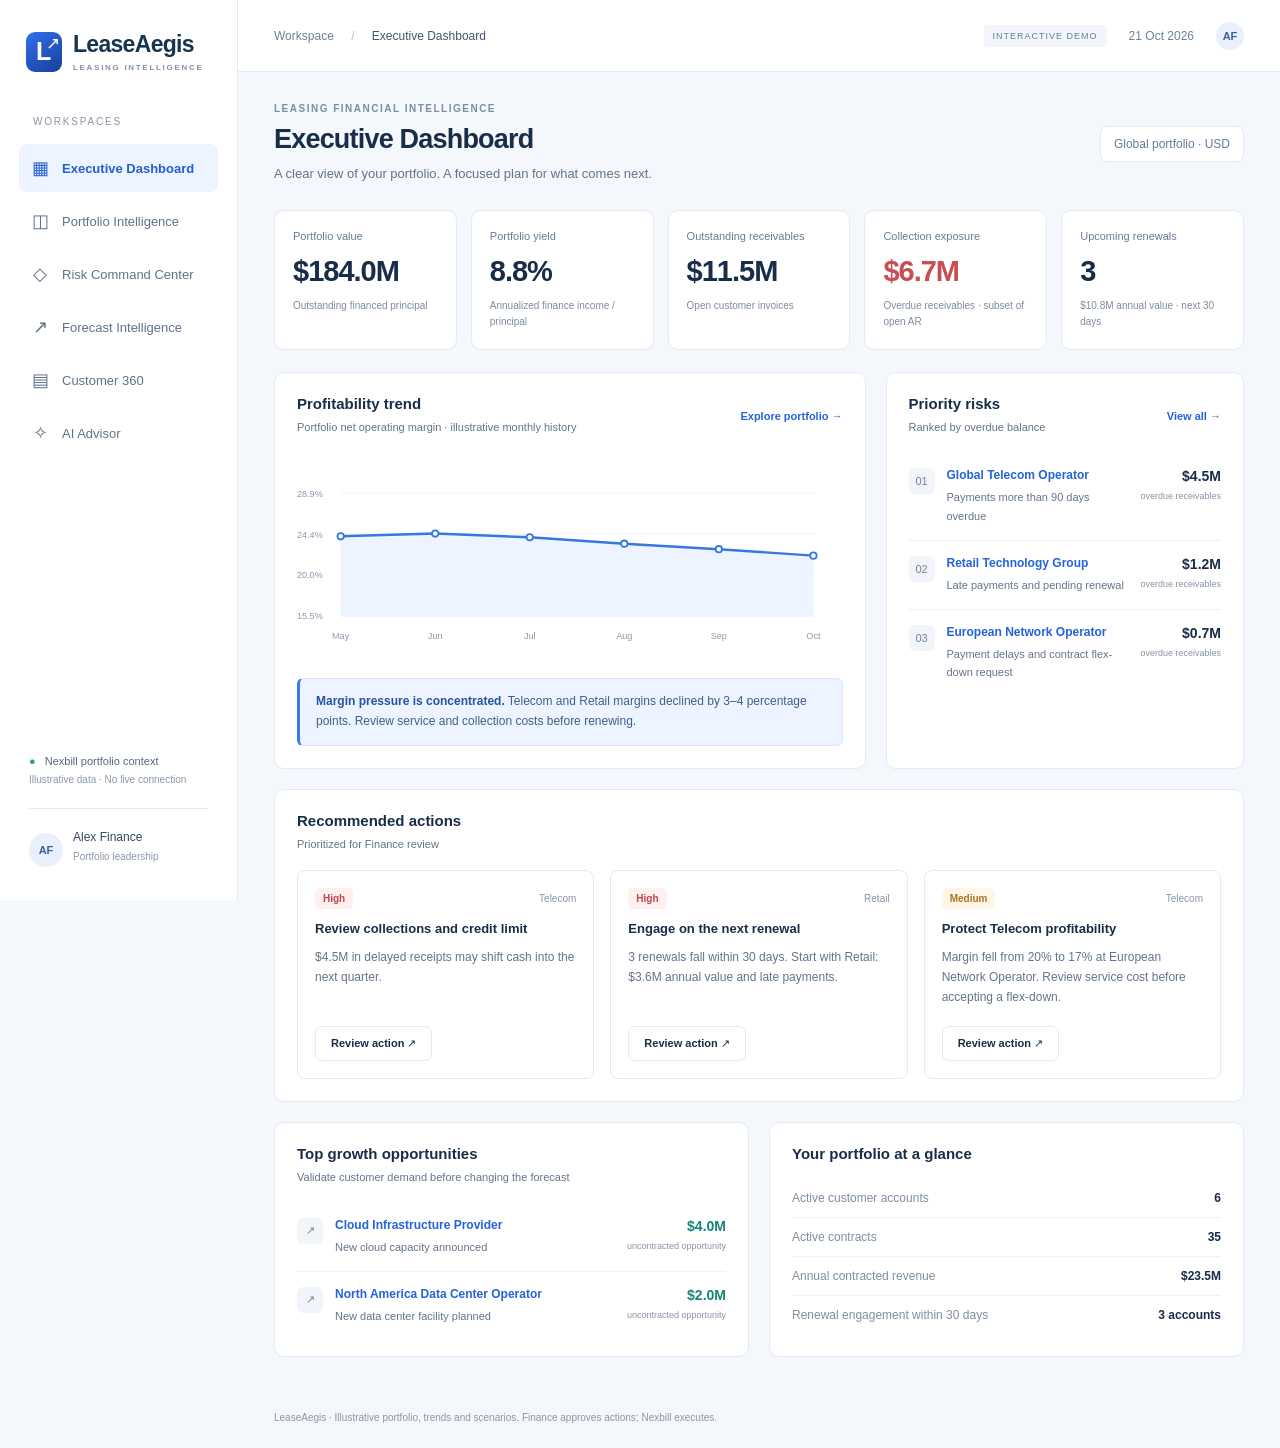
==== commit fa5b871a: "Build LeaseAegis leasing financial intelligence prototype" ====
--- a/index.html
+++ b/index.html
@@ -1,12 +1,9 @@
 ﻿<!doctype html>
-<html lang="en"><head><meta charset="UTF-8"><meta name="viewport" content="width=device-width, initial-scale=1"><title>Nexbill · Finance Copilot</title><link rel="stylesheet" href="nexbill.css"></head>
-<body><aside class="host-nav"><a href="#billing" class="wordmark"><span>n</span>nexbill<span class="brand-end">.</span></a><p class="nav-caption">Business Workspace</p><nav id="host-nav" aria-label="Nexbill Business Navigation"></nav><div class="plugin-entry"><span class="tiny-label">Embedded Assistance</span><button data-command="toggle-ai"><span class="ai-symbol">✦</span><span>Finance Copilot<small>Monitoring · Analysis · Decision Tracking</small></span></button></div><div class="host-user"><span class="avatar">FL</span><div>Finance Leadership<small>Finance Workspace · Demo</small></div></div></aside>
-<div class="host-shell"><header class="host-header"><div><span class="breadcrumb">Nexbill / <b id="page-name">Billing & Collection</b></span></div><div class="header-actions"><span class="demo-label">Interactive Prototype · Illustrative Data</span><button class="quiet" data-command="watchlist">Watchlist <span id="review-count">0</span></button><button class="ai-launch" data-command="toggle-ai">✦ AI Copilot</button></div></header><div class="work-area"><main id="business-main"></main><aside id="assistant" aria-label="Finance Copilot"></aside></div></div>
-<dialog id="detail-dialog"><div class="dialog-top"><span class="tiny-label">NEXBILL / Business Evidence</span><button class="icon-button" data-command="close-dialog" aria-label="Close Dialog">×</button></div><div id="dialog-content"></div></dialog><div class="toast" id="toast" role="status"></div><script src="english-locale.js"></script><script src="intelligence.js"></script><script src="workflow.js"></script><script src="compact.js"></script><script src="events.js"></script><script src="v3.js"></script><script src="decision-workspace.js"></script><script src="decision-english.js"></script><script src="decision-transparency.js"></script><script src="decision-restart.js"></script></body></html>
-
-
-
-
-
-
-
+<html lang="en">
+<head><meta charset="utf-8"><meta name="viewport" content="width=device-width, initial-scale=1"><meta name="description" content="LeaseAegis leasing financial intelligence — portfolio insights, risk priorities and finance decisions."><title>LeaseAegis | Leasing Financial Intelligence</title><link rel="stylesheet" href="leaseaegis.css"></head>
+<body>
+<a class="skip" href="#main">Skip to workspace</a>
+<aside class="sidebar"><a class="brand" href="#executive"><span class="brand-icon">L<span>↗</span></span><span>LeaseAegis<small>LEASING INTELLIGENCE</small></span></a><div class="nav-label">WORKSPACES</div><nav aria-label="Main navigation" id="navigation"></nav><div class="sidebar-foot"><span class="connected">●</span> Nexbill portfolio context<small>Illustrative data · No live connection</small><div class="profile"><span class="avatar">AF</span><span>Alex Finance<small>Portfolio leadership</small></span></div></div></aside>
+<div class="shell"><header class="topbar"><div class="crumb">Workspace <span>/</span> <strong id="crumb"></strong></div><div class="top-right"><span class="demo">INTERACTIVE DEMO</span><span>21 Oct 2026</span><span class="avatar small">AF</span></div></header><main id="main" tabindex="-1"></main><footer>LeaseAegis · Illustrative portfolio, trends and scenarios. Finance approves actions; Nexbill executes.</footer></div>
+<dialog id="action-dialog" aria-labelledby="dialog-title"></dialog><div id="toast" role="status" aria-live="polite"></div>
+<script src="leaseaegis.js"></script></body></html>
--- a/leaseaegis.css
+++ b/leaseaegis.css
@@ -0,0 +1,4 @@
+﻿
+:root{font-family:Segoe UI,Arial,sans-serif;color:#192d48;background:#f4f7fb;font-synthesis:none;--blue:#2463dc;--ink:#192d48;--muted:#708097;--border:#e3eaf3;--green:#158576;--red:#c84e54;--amber:#ac741b}*{box-sizing:border-box}body{margin:0;font-size:14px}button,input,select,textarea{font:inherit}button,a,select{ -webkit-tap-highlight-color:transparent}button,a{cursor:pointer}a{color:var(--blue);text-decoration:none}button{border:1px solid var(--border);background:#fff;color:var(--ink);padding:10px 15px;border-radius:7px;font-weight:600}button:hover{border-color:#84a9ee;background:#f5f8ff}button.primary{color:white;background:var(--blue);border-color:var(--blue)}button.primary:hover{background:#174cba}button:disabled{opacity:.5;cursor:default}button.link{padding:0;border:0;background:transparent;color:var(--blue);text-align:left}button:focus-visible,a:focus-visible,input:focus-visible,textarea:focus-visible,select:focus-visible{outline:3px solid #7cb2ff;outline-offset:3px}.skip{position:absolute;left:260px;top:-60px;background:white;padding:15px;z-index:20}.skip:focus{top:8px}.sidebar{position:fixed;inset:0 auto 0 0;width:238px;background:#fff;border-right:1px solid var(--border);padding:31px 19px;display:flex;flex-direction:column;z-index:5}.brand{display:flex;align-items:center;gap:11px;color:#173450;font-size:23px;font-weight:700;letter-spacing:-.7px;margin:0 7px 44px}.brand-icon{background:linear-gradient(145deg,#326fee,#173f99);color:white;width:36px;height:40px;border-radius:9px;padding:5px 10px;font-size:25px;position:relative}.brand-icon span{position:absolute;font-size:17px;top:1px;right:3px}.brand small{display:block;font-size:8px;letter-spacing:1.7px;margin-top:5px;color:#8492a5}.nav-label{font-size:10px;letter-spacing:1.8px;color:#8995a5;padding:0 14px;margin-bottom:12px}nav a{display:flex;gap:12px;align-items:center;padding:13px 11px;border-radius:7px;color:#60718a;font-size:13px;margin:5px 0;font-weight:500}nav a.active{background:#edf3ff;color:#245fd0;font-weight:650}nav a:hover{background:#f0f5fd}.nav-icon{width:20px;font-size:18px;text-align:center}.sidebar-foot{margin-top:auto;color:#55677f;font-size:11px;padding:20px 10px 0}.sidebar-foot small{display:block;color:#8b98aa;font-size:10px;margin:7px 0}.connected{color:#28a68b;margin-right:6px}.profile{border-top:1px solid var(--border);margin-top:23px;padding-top:21px;display:flex;align-items:center;gap:10px;color:#334865;font-size:12px}.avatar{background:#e9effc;color:#3a5f9e;border-radius:50%;width:34px;height:34px;display:inline-flex;align-items:center;justify-content:center;font-weight:650;font-size:11px;flex-shrink:0}.avatar.small{width:28px;height:28px}.shell{margin-left:238px}.topbar{height:72px;background:#fff;border-bottom:1px solid var(--border);display:flex;align-items:center;justify-content:space-between;padding:0 36px;font-size:12px;color:var(--muted)}.crumb span{margin:0 14px;color:#b5c0ce}.crumb strong{font-weight:500;color:#425671}.top-right{display:flex;align-items:center;gap:22px}.demo{font-size:9px;letter-spacing:1px;color:#637c9f;background:#f2f6fb;padding:6px 9px;border-radius:4px}main{padding:31px 36px 15px;max-width:1680px;margin:auto;min-height:calc(100vh - 120px)}.page-head{display:flex;justify-content:space-between;align-items:center;margin-bottom:26px;gap:16px}.eyebrow{font-size:10px;letter-spacing:1.5px;color:#7c8da4;font-weight:650;text-transform:uppercase;margin-bottom:10px}h1{font-size:27px;letter-spacing:-.8px;font-weight:650;margin:0 0 8px}h2{font-size:15px;font-weight:650;margin:0}h3{font-size:13px;margin:0 0 9px}p{line-height:1.65;margin:7px 0;color:#63748a}.subtitle{font-size:13px;margin:0}.period{font-size:12px;color:#667b96;border:1px solid var(--border);background:#fff;padding:10px 13px;border-radius:7px;white-space:nowrap}.kpis{display:grid;grid-template-columns:repeat(5,1fr);gap:14px;margin-bottom:22px}.kpi{background:white;border:1px solid var(--border);border-radius:10px;padding:19px 18px;min-width:0}.kpi-label{font-size:11px;color:#687b95;margin-bottom:12px;display:flex;align-items:center;justify-content:space-between}.kpi-value{font-size:29px;letter-spacing:-1px;font-weight:650;line-height:1.2}.kpi small{display:block;color:#7d8ba0;font-size:10px;line-height:1.6;margin-top:9px}.kpi small.positive,.positive{color:var(--green)}.negative{color:var(--red)}.grid{display:grid;grid-template-columns:1.65fr 1fr;gap:20px;margin-bottom:20px}.grid.equal{grid-template-columns:1fr 1fr}.grid.three{grid-template-columns:repeat(3,1fr)}.panel{background:#fff;border:1px solid var(--border);border-radius:10px;padding:22px;min-width:0;margin-bottom:20px}.grid>.panel{margin-bottom:0}.panel-head{display:flex;justify-content:space-between;align-items:center;gap:12px;margin-bottom:17px}.panel-head p{font-size:11px;margin:6px 0 0}.panel-head a{font-size:11px;font-weight:600;white-space:nowrap}.pill{display:inline-flex;align-items:center;gap:5px;font-size:10px;padding:5px 8px;border-radius:5px;font-weight:650;background:#eef3fc;color:#47678f;white-space:nowrap}.pill.High{color:#b9454e;background:#fff0f0}.pill.Medium{color:#a87423;background:#fff6e5}.pill.Low{color:#187d69;background:#eaf8f2}.pill.blue{background:#eaf1ff;color:#235fd1}.insight{background:#eef4ff;border:1px solid #dae7ff;border-left:3px solid #3c77e7;padding:13px 16px;border-radius:6px;font-size:12px;color:#405f8b;line-height:1.65;margin-top:15px}.insight strong{color:#2652a2}.chart{width:100%;height:210px;display:block}.chart text{font-size:10px;fill:#8a99ac;font-family:Segoe UI,Arial,sans-serif}.legend{display:flex;gap:17px;font-size:10px;color:#71819a;align-items:center}.dot{display:inline-block;width:7px;height:7px;border-radius:50%;background:var(--blue);margin-right:5px}.dot.teal{background:#41a99a}.dot.gray{background:#a5b3c6}.risk-item{display:flex;align-items:start;gap:12px;padding:15px 0;border-bottom:1px solid #edf1f6}.risk-item:last-child{border:0;padding-bottom:0}.risk-item:first-child{padding-top:0}.rank{font-size:11px;background:#f1f5fa;color:#74849b;width:26px;height:26px;display:flex;justify-content:center;align-items:center;border-radius:6px;flex-shrink:0}.risk-item .body{flex:1}.risk-item h3{font-size:12px;margin:0 0 6px}.risk-item p{font-size:11px;margin:0}.risk-amount{text-align:right;white-space:nowrap;font-size:14px;font-weight:650}.risk-amount small{font-size:9px;color:#8793a5;display:block;margin-top:7px;font-weight:400}.action-list{display:grid;grid-template-columns:repeat(3,1fr);gap:16px}.action-card{padding:17px;border:1px solid var(--border);border-radius:8px;display:flex;flex-direction:column}.action-card h3{font-size:13px;margin:12px 0 5px}.action-card p{font-size:12px;flex:1;margin-bottom:18px}.action-card button{align-self:start;font-size:11px}.action-meta{display:flex;justify-content:space-between;align-items:center;font-size:10px;color:#8995a6}.table-wrap{overflow:auto}table{width:100%;border-collapse:collapse;font-size:12px;white-space:nowrap}th{font-size:10px;font-weight:500;text-align:left;color:#8190a4;padding:11px 12px;background:#f8fafd;border-bottom:1px solid var(--border)}td{padding:15px 12px;border-bottom:1px solid #edf1f6}tr:last-child td{border-bottom:0}td:first-child{font-weight:550}td small{display:block;font-size:10px;color:#8191a6;margin-top:5px;font-weight:400}.health{display:flex;align-items:center;gap:8px}.meter{width:55px;height:4px;background:#eef1f7;border-radius:4px;overflow:hidden}.meter i{display:block;height:100%;background:#2c80b8}.filter-row{display:flex;align-items:center;gap:10px;margin-bottom:20px;flex-wrap:wrap}.filter-row label{font-size:11px;color:#7d8ca0}select,input,textarea{border:1px solid #dce4ef;border-radius:6px;padding:10px 12px;background:#fff;color:#334965;max-width:100%}input[type=search]{min-width:240px}.filter-row .count{margin-left:auto;font-size:11px;color:#8995a6}.note{font-size:10px;color:#8995a6;line-height:1.6;margin-top:12px}.segments{display:grid;grid-template-columns:repeat(4,1fr);gap:14px;margin-bottom:20px}.segment{background:white;border:1px solid var(--border);border-radius:9px;padding:18px}.segment .num{font-size:24px;font-weight:650;margin:12px 0 4px}.segment p{font-size:11px}.segment .bar{height:5px;background:#eaf0fa;margin-top:15px;border-radius:4px}.segment .bar i{display:block;background:#4280e5;height:100%;border-radius:4px}.quadrant{display:grid;grid-template-columns:1fr 1fr;gap:8px}.quadrant>div{background:#f3f7fd;border-radius:7px;min-height:110px;padding:16px}.quadrant .grow{background:#edf8f5}.quadrant .protect{background:#fff6eb}.quadrant .exit{background:#fff0f1}.quadrant p{font-size:11px}.quadrant small{color:#8190a4;font-size:10px}.tabs{display:flex;background:#eaf0f8;border-radius:8px;padding:4px;gap:4px}.tabs button{background:none;border:0;font-size:12px;color:#75859b}.tabs button.selected{background:#fff;color:#245fc7;box-shadow:0 2px 5px #213b5c10}.forecast-kpis{grid-template-columns:repeat(4,1fr)}.scenario-detail{border-top:1px solid var(--border);padding-top:14px;margin-top:16px;font-size:12px;line-height:1.8;color:#60738d}.customer-title{display:flex;gap:14px;align-items:center}.customer-icon{width:46px;height:46px;border-radius:11px;background:#e6efff;color:#2c63bd;display:flex;align-items:center;justify-content:center;font-size:22px}.score{font-size:40px;font-weight:650;color:var(--blue)}.score small{font-size:14px;color:#96a3b5;font-weight:400}.event{padding:13px 0;border-bottom:1px solid var(--border)}.event:last-child{border:0}.event time{font-size:10px;color:#8394aa}.event h3{margin:7px 0 4px}.event p{font-size:12px}.summary{background:linear-gradient(110deg,#eff5ff,#f8fbff);border-color:#d6e5fb}.summary p{font-size:13px;color:#48638c}.advisor-layout{display:grid;grid-template-columns:1fr 290px;gap:22px}.advisor-intro{padding:29px;background:linear-gradient(125deg,#133c7b,#285fb1);color:white;border-radius:10px;margin-bottom:20px}.advisor-intro h2{font-size:23px;font-weight:550}.advisor-intro p{color:#bcd1ee;font-size:12px}.advisor-form{display:flex;gap:10px;margin-top:23px;background:white;padding:6px;border-radius:8px}.advisor-form input{flex:1;border:0;min-width:0;font-size:12px}.prompt{width:100%;text-align:left;font-size:12px;font-weight:400;margin-bottom:10px;line-height:1.6;padding:13px}.answer-section{display:grid;grid-template-columns:120px 1fr;gap:20px;border-bottom:1px solid var(--border);padding:19px 0}.answer-section:last-child{border:0}.answer-section h3{font-size:11px;color:#2a65c4;margin-top:5px}.answer-section p{font-size:13px;margin:0}.answer-question{font-size:18px;line-height:1.4;margin-bottom:15px}.answer-link{margin-top:20px;display:inline-block;font-size:12px}footer{padding:20px 36px 25px;font-size:10px;color:#8a97aa}dialog{border:1px solid var(--border);border-radius:14px;width:540px;max-width:calc(100vw - 30px);padding:27px;box-shadow:0 25px 100px #0d264840;color:var(--ink)}dialog::backdrop{background:#10264466;backdrop-filter:blur(3px)}.dialog-head{display:flex;justify-content:space-between;align-items:center;margin-bottom:18px}.dialog-head h2{font-size:19px}.close{padding:4px 9px;font-size:20px}.form-field{display:block;margin:16px 0;font-size:12px}.form-field input,.form-field textarea{display:block;width:100%;margin-top:8px}.form-actions{display:flex;justify-content:flex-end;gap:10px;margin-top:22px}.empty{padding:35px;text-align:center;color:#70829b}#toast{position:fixed;bottom:25px;right:25px;background:#173c6e;color:white;border-radius:8px;padding:14px 22px;font-size:12px;box-shadow:0 5px 20px #11284725;display:none;z-index:20}#toast.visible{display:block}.saved{color:#178274;font-size:11px;margin-top:10px}.table-link{font-weight:550}.progress-track{height:8px;background:#eef3fa;border-radius:5px;overflow:hidden;margin:14px 0}.progress-track i{height:100%;display:block;background:#4d85df}.stat-row{display:flex;justify-content:space-between;font-size:12px;padding:12px 0;border-bottom:1px solid #edf1f6}.stat-row:last-child{border:0}.stat-row span{color:#7f8da2}
+@media(min-width:1600px){main{padding-top:40px}.kpi{padding:24px}.chart{height:230px}}@media(max-width:1200px){.sidebar{width:212px;padding:26px 13px}.shell{margin-left:212px}main{padding:26px 24px}.topbar{padding:0 24px}.kpis{gap:10px}.kpi{padding:15px 12px}.kpi-value{font-size:25px}.grid{grid-template-columns:1.3fr 1fr}.action-list{gap:10px}.segments{grid-template-columns:repeat(2,1fr)}}@media(max-width:950px){.sidebar{width:190px}.brand{font-size:19px}.shell{margin-left:190px}.kpis{grid-template-columns:repeat(3,1fr)}.grid,.grid.equal,.grid.three{grid-template-columns:1fr}.action-list{grid-template-columns:1fr}.advisor-layout{grid-template-columns:1fr}.top-right>span:not(.avatar){display:none}.page-head{align-items:flex-start}.forecast-kpis{grid-template-columns:repeat(2,1fr)}}@media(max-width:650px){.sidebar{position:static;width:100%;padding:16px;border-bottom:1px solid var(--border)}.brand{margin:0 0 16px}.nav-label,.sidebar-foot{display:none}nav{display:flex;overflow:auto;gap:5px}nav a{white-space:nowrap;font-size:11px;margin:0;padding:8px}.nav-icon{display:none}.shell{margin-left:0}.topbar{height:48px;padding:0 18px}main{padding:22px 16px}.page-head{flex-direction:column;margin-bottom:20px}h1{font-size:24px}.kpis{grid-template-columns:repeat(2,1fr)}.kpi-value{font-size:24px}.segments{grid-template-columns:1fr 1fr}.panel{padding:17px}.answer-section{grid-template-columns:1fr;gap:5px}.advisor-intro{padding:20px}.advisor-form{flex-direction:column}.advisor-form input{width:100%}.filter-row input{min-width:0;width:100%}footer{padding:18px}.risk-amount{font-size:12px}.period{font-size:11px}.tabs button{padding:9px 12px}.panel-head{align-items:flex-start}.chart{height:180px}.skip{left:10px}}
+
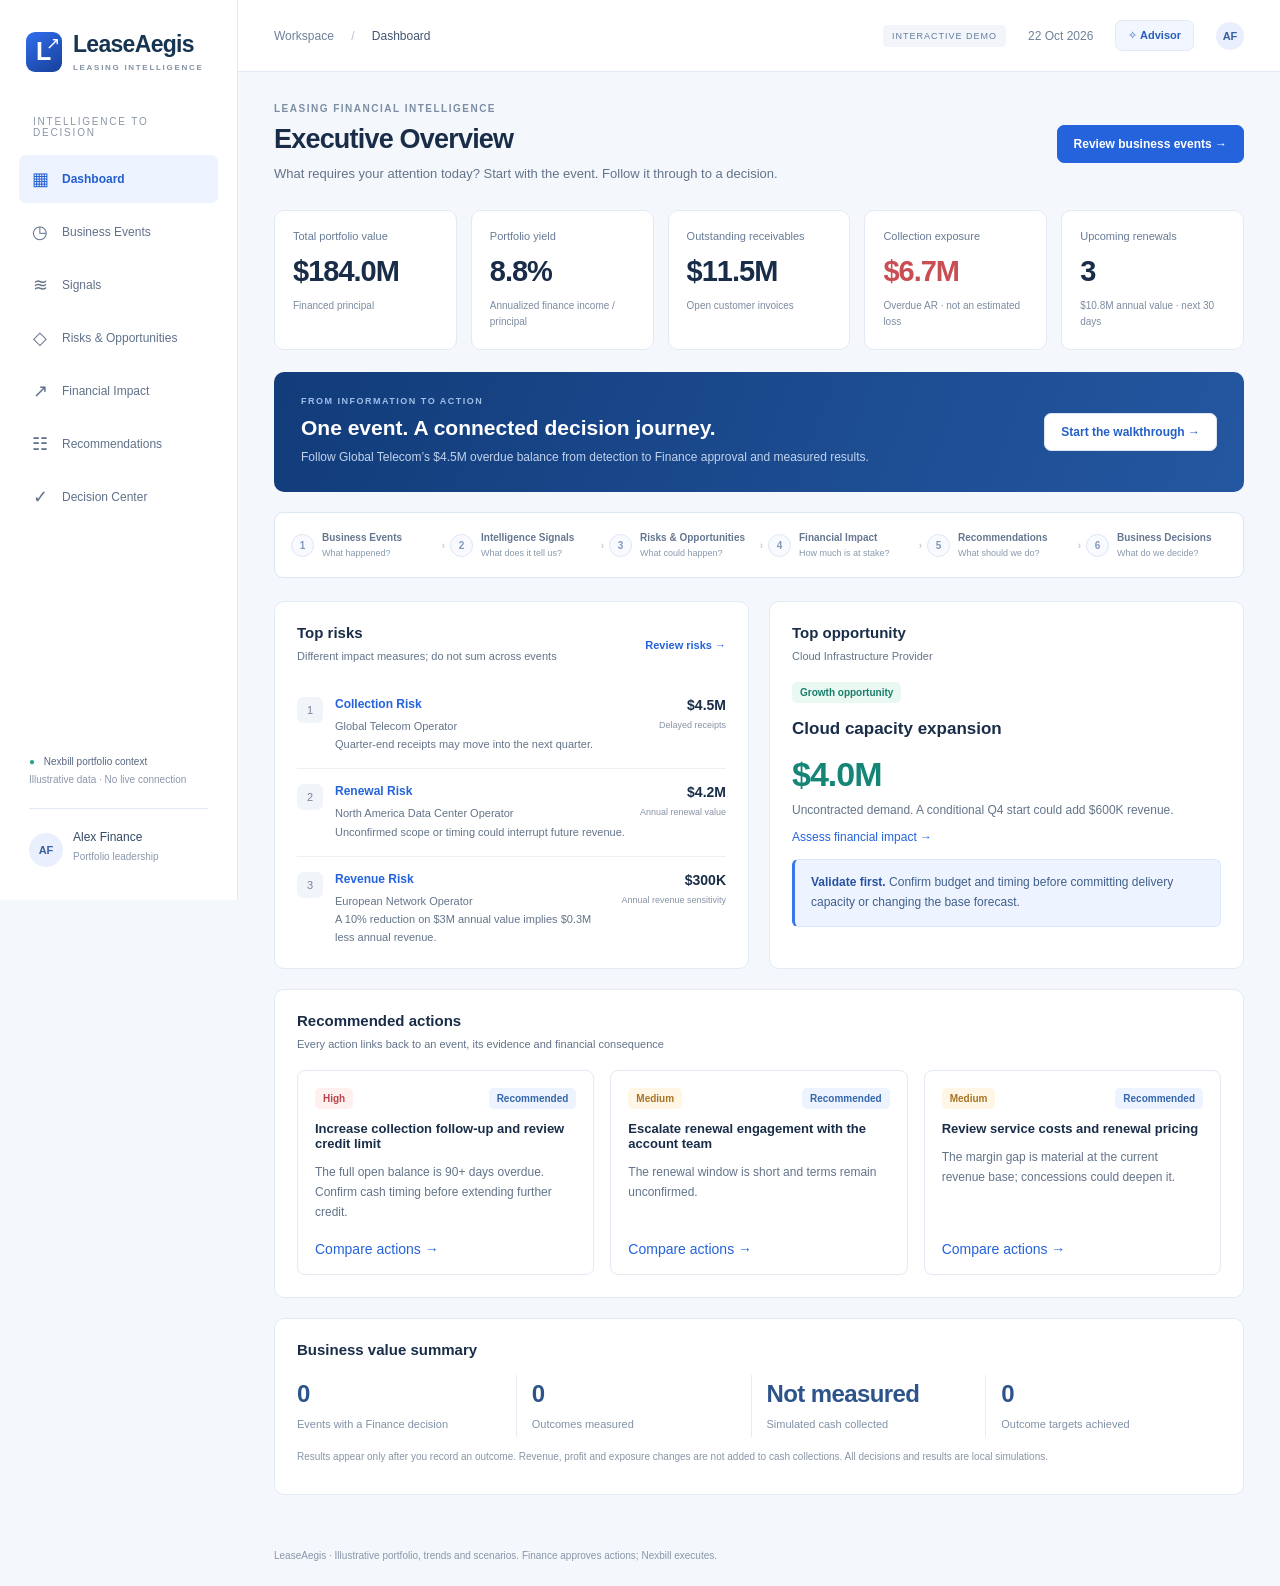
==== commit 4668383c: "Build LeaseAegis event-to-decision operating model" ====
--- a/index.html
+++ b/index.html
@@ -1,9 +1,9 @@
 ﻿<!doctype html>
 <html lang="en">
-<head><meta charset="utf-8"><meta name="viewport" content="width=device-width, initial-scale=1"><meta name="description" content="LeaseAegis leasing financial intelligence — portfolio insights, risk priorities and finance decisions."><title>LeaseAegis | Leasing Financial Intelligence</title><link rel="stylesheet" href="leaseaegis.css"></head>
+<head><meta charset="utf-8"><meta name="viewport" content="width=device-width, initial-scale=1"><meta name="description" content="LeaseAegis leasing financial intelligence — portfolio insights, risk priorities and finance decisions."><title>LeaseAegis | Leasing Financial Intelligence</title><link rel="stylesheet" href="leaseaegis.css"><link rel="stylesheet" href="operating-model.css"></head>
 <body>
 <a class="skip" href="#main">Skip to workspace</a>
-<aside class="sidebar"><a class="brand" href="#executive"><span class="brand-icon">L<span>↗</span></span><span>LeaseAegis<small>LEASING INTELLIGENCE</small></span></a><div class="nav-label">WORKSPACES</div><nav aria-label="Main navigation" id="navigation"></nav><div class="sidebar-foot"><span class="connected">●</span> Nexbill portfolio context<small>Illustrative data · No live connection</small><div class="profile"><span class="avatar">AF</span><span>Alex Finance<small>Portfolio leadership</small></span></div></div></aside>
-<div class="shell"><header class="topbar"><div class="crumb">Workspace <span>/</span> <strong id="crumb"></strong></div><div class="top-right"><span class="demo">INTERACTIVE DEMO</span><span>21 Oct 2026</span><span class="avatar small">AF</span></div></header><main id="main" tabindex="-1"></main><footer>LeaseAegis · Illustrative portfolio, trends and scenarios. Finance approves actions; Nexbill executes.</footer></div>
+<aside class="sidebar"><a class="brand" href="#dashboard"><span class="brand-icon">L<span>↗</span></span><span>LeaseAegis<small>LEASING INTELLIGENCE</small></span></a><div class="nav-label">INTELLIGENCE TO DECISION</div><nav aria-label="Main navigation" id="navigation"></nav><div class="sidebar-foot"><span class="connected">●</span> Nexbill portfolio context<small>Illustrative data · No live connection</small><div class="profile"><span class="avatar">AF</span><span>Alex Finance<small>Portfolio leadership</small></span></div></div></aside>
+<div class="shell"><header class="topbar"><div class="crumb">Workspace <span>/</span> <strong id="crumb"></strong></div><div class="top-right"><span class="demo">INTERACTIVE DEMO</span><span>22 Oct 2026</span><button class="advisor-toggle" data-advisor-open>✧ Advisor</button><span class="avatar small">AF</span></div></header><main id="main" tabindex="-1"></main><footer>LeaseAegis · Illustrative portfolio, trends and scenarios. Finance approves actions; Nexbill executes.</footer></div>
 <dialog id="action-dialog" aria-labelledby="dialog-title"></dialog><div id="toast" role="status" aria-live="polite"></div>
-<script src="leaseaegis.js"></script></body></html>
+<dialog id="advisor-panel" aria-labelledby="advisor-title"></dialog><script src="operating-model.js"></script></body></html>
--- a/operating-model.css
+++ b/operating-model.css
@@ -0,0 +1,3 @@
+﻿/* LeaseAegis operating model: a persistent event-to-decision journey. */
+.button{display:inline-flex;align-items:center;justify-content:center;padding:11px 16px;border:1px solid #dce5f2;background:#fff;border-radius:7px;font-size:12px;font-weight:600;white-space:nowrap;color:#245fc7}.button.primary{background:#2463dc;border-color:#2463dc;color:white}.button:hover{filter:brightness(.97)}.advisor-toggle{font-size:11px;color:#285eb9;background:#f2f6ff;padding:8px 12px}.process-flow{display:flex;gap:0;overflow:auto;margin:0 0 23px;border:1px solid #dce6f4;background:white;border-radius:9px;padding:7px}.process-flow a{flex:1;min-width:137px;display:flex;align-items:center;gap:8px;margin:0;padding:12px 9px;border-radius:6px;color:#657790;font-size:10px;position:relative;font-weight:650}.process-flow a:not(:last-child)::after{content:'›';position:absolute;right:-4px;color:#c1ccdc}.process-flow a small{display:block;font-size:9px;font-weight:400;color:#8999ad;margin-top:5px;white-space:nowrap}.process-flow a.current{background:#edf4ff;color:#245fc7}.step-number{display:inline-flex;align-items:center;justify-content:center;width:23px;height:23px;flex-shrink:0;border:1px solid #dce6f4;border-radius:50%;font-size:10px;background:#f8faff;color:#8398b6}.current .step-number{background:#2866d5;color:white;border-color:#2866d5}.context-strip{display:flex;align-items:center;gap:25px;border:1px solid #dbe6f5;background:#eef4fd;border-left:3px solid #4480e3;border-radius:8px;padding:17px 20px;margin-bottom:23px}.context-strip>div:first-child{flex:1}.context-strip .eyebrow{display:block;font-size:9px;margin:0 0 6px}.context-strip strong{display:block;font-size:13px;font-weight:650}.context-strip small{display:block;font-size:10px;color:#788da8;margin-top:7px}.context-strip label{font-size:10px;color:#6d84a3;max-width:220px}.context-strip select{display:block;font-size:11px;margin-top:6px;max-width:220px}.journey-banner{display:flex;align-items:center;justify-content:space-between;gap:25px;background:linear-gradient(110deg,#123c7a,#2457a1);padding:24px 27px;border-radius:10px;color:white;margin-bottom:20px}.journey-banner .eyebrow{color:#9fbfe9;font-size:9px}.journey-banner h2{font-size:21px;font-weight:550}.journey-banner p{color:#c1d3ec;font-size:12px;margin:8px 0 0}.opportunity-highlight h3{font-size:17px;margin:16px 0}.opportunity-highlight>strong{font-size:34px;letter-spacing:-1px;color:#158576}.opportunity-highlight p{font-size:12px}.opportunity-highlight a{font-size:12px}.value-summary{display:grid;grid-template-columns:repeat(auto-fit,minmax(130px,1fr));gap:15px}.value-summary>div{border-right:1px solid #e5ecf5;padding:5px 15px 5px 0}.value-summary>div:last-child{border:0}.value-summary strong{display:block;font-size:24px;letter-spacing:-.6px;color:#2c548b}.value-summary span{display:block;font-size:11px;color:#8192a7;margin-top:8px;line-height:1.5}.selected-event{display:flex;align-items:center;justify-content:space-between;gap:25px}.selected-event p{font-size:12px;max-width:750px}.selected-event .eyebrow{display:block;font-size:9px}.event-grid{display:grid;grid-template-columns:repeat(2,1fr);gap:20px}.event-card{display:flex;flex-direction:column;background:white;border:1px solid #e0e8f3;border-radius:10px;padding:23px}.event-card .eyebrow{margin:0;font-size:9px}.event-card h2{font-size:17px;line-height:1.5;margin:14px 0 7px}.event-card h2 a{color:#274365}.event-card>p{font-size:12px}.event-impact{display:flex;gap:12px;align-items:center;margin:13px 0 0}.event-impact strong{font-size:27px;letter-spacing:-.7px;color:#2a5ca4}.event-impact span{font-size:10px;color:#7e90a7}.business-consequence{color:#3e618f;background:#f4f8ff;padding:11px;border-radius:5px;flex:1}.event-dates{display:flex;gap:30px;padding:13px 0;font-size:10px;color:#8b99ad}.event-dates strong{display:block;font-size:11px;color:#4a6385;margin-top:5px;font-weight:500}.event-card-foot{display:flex;justify-content:space-between;align-items:center;gap:10px;border-top:1px solid #e8eef7;padding-top:16px;font-size:11px}.event-card-foot>span{font-size:10px;color:#7e8da3}.signal-row{display:flex;gap:13px;padding:15px 0;border-bottom:1px solid #ebf0f7}.signal-row:last-child{border:0}.signal-index{display:inline-flex;align-items:center;justify-content:center;flex-shrink:0;width:28px;height:28px;border-radius:6px;background:#edf4ff;color:#5480bc;font-size:10px}.signal-row h3{font-size:12px;margin:0}.signal-row p{font-size:12px;margin:5px 0}.signal-row small{font-size:9px;color:#91a0b3}.signal-row.external .signal-index{background:#f3f4f7;color:#8d9ab0}.next-step{display:flex;align-items:center;justify-content:space-between;padding:8px 0 14px;gap:18px}.next-step>span{font-size:11px;color:#8597ad}.analysis-hero{display:flex;align-items:center;justify-content:space-between;padding:25px 30px;background:white;border:1px solid #dfe7f3;border-radius:10px;margin-bottom:20px}.analysis-hero h2{font-size:24px}.analysis-hero p{font-size:12px}.analysis-hero .legend{margin-top:15px}.analysis-score{display:flex;align-items:center;gap:10px;margin-left:20px}.analysis-score strong{font-size:54px;font-weight:600;color:#2d65bf}.analysis-score>span{font-size:10px;color:#8195ad;line-height:1.8}.heatmap{display:grid;grid-template-columns:repeat(3,1fr);gap:9px}.heat-cell{display:flex;flex-direction:column;gap:12px;border:1px solid transparent;border-radius:7px;padding:14px 10px;background:#f5f8fc;color:#4b6381}.heat-cell>span:first-child{font-size:10px;font-weight:650}.heat-cell strong{font-size:23px}.heat-cell small{font-size:9px;color:#8a99ad;font-weight:400}.heat-cell>span:last-child{font-size:9px;color:#8492a5;line-height:1.5}.heat-cell.hot{background:#fff0ee;color:#ab5053}.heat-cell.warm{background:#fff7e9;color:#967331}.heat-cell.growth{background:#eaf8f3;color:#218974}.heat-cell.selected{border-color:#3975ce;box-shadow:0 0 0 1px #3975ce}.evidence-chain{display:grid;grid-template-columns:repeat(3,1fr);gap:20px}.evidence-chain>div{background:#f6f9fd;border-radius:7px;padding:16px}.evidence-chain span{display:block;font-size:10px;color:#7f92ac;margin-bottom:10px}.evidence-chain strong{font-size:12px;line-height:1.6;font-weight:550}.impact-banner{display:grid;grid-template-columns:1fr 1.3fr;gap:30px;background:#fff;border:1px solid #dce6f4;border-radius:10px;padding:25px;margin-bottom:20px}.impact-banner h2{font-size:36px;color:#2b64b9;letter-spacing:-1px}.impact-banner p{font-size:12px}.impact-banner>div+div{border-left:1px solid #e2eaf4;padding-left:30px}.impact-grid{display:grid;grid-template-columns:repeat(3,1fr);gap:16px;margin-bottom:20px}.impact-tile{margin-bottom:0;padding:21px}.impact-tile .eyebrow{font-size:9px;display:block}.impact-tile h2{font-size:21px;color:#365a8a;margin:13px 0}.impact-tile p{font-size:11px;line-height:1.8}.priority-bars a{display:grid;grid-template-columns:135px 1fr 25px;align-items:center;gap:12px;font-size:11px;padding:10px 0;color:#6c7f99}.priority-bar{height:7px;background:#f1f5fb;border-radius:3px}.priority-bar i{display:block;height:100%;background:#6a96d8;border-radius:3px}.recommendation-summary{display:flex;align-items:start;flex-wrap:wrap;gap:20px}.recommendation-summary>div:first-child{flex:1}.recommendation-summary .eyebrow{display:block;font-size:9px}.recommendation-summary h2{font-size:19px}.recommendation-summary p{font-size:12px}.recommendation-meta{display:grid;grid-template-columns:2fr 1fr 1fr;gap:25px;width:100%;border-top:1px solid #e7edf6;padding-top:18px}.recommendation-meta span{font-size:10px;color:#8193ab}.recommendation-meta strong{display:block;font-size:11px;line-height:1.7;font-weight:500;margin-top:6px;color:#405d81}.options-grid{display:grid;grid-template-columns:repeat(3,1fr);gap:17px;margin-bottom:20px}.option-card{display:flex;flex-direction:column;margin:0}.option-card.recommended{border-color:#7da8eb;background:#fbfdff}.option-card.chosen{box-shadow:inset 0 3px 0 #3976d3}.option-card h2{font-size:17px;margin:18px 0 10px}.option-card p,.option-card dd{font-size:12px;line-height:1.7;color:#697f9b}.option-card dl{margin:10px 0 20px;flex:1}.option-card dt{font-size:10px;color:#42699d;font-weight:650;margin:13px 0 5px}.option-card dd{margin:0}.option-card button{font-size:11px;margin-top:auto}.decision-distinction{display:grid;grid-template-columns:repeat(3,1fr);gap:15px;padding:18px;background:#f3f7fd;border-radius:7px;margin:18px 0}.decision-distinction span{font-size:10px;color:#7b8fa9;display:block;margin-bottom:8px}.decision-distinction strong{font-size:12px;color:#36577e;font-weight:600;line-height:1.6}.review-fields{display:grid;grid-template-columns:1fr 1fr;gap:0 20px}.review-fields select{display:block;width:100%;margin-top:8px}.review-summary p{font-size:12px}.status-cards{display:grid;grid-template-columns:repeat(6,1fr);gap:12px;margin-bottom:22px}.status-cards button{text-align:left;padding:16px 13px;background:white}.status-cards strong{display:block;font-size:25px;color:#486d9e;font-weight:600}.status-cards span{display:block;margin-top:7px;font-size:10px;font-weight:500;color:#7e91ab}.status-cards .selected{border-color:#4c83db;background:#f4f8ff}.status-Recommended{background:#edf3ff;color:#3366aa}.status-Approved{background:#edf6ff;color:#246baf}.status-Rejected{background:#fff0f0;color:#b8525c}.status-In-Progress{background:#fff6e5;color:#a37932}.status-Completed{background:#eef3f8;color:#60768d}.status-Outcome-Achieved{background:#e8f8ef;color:#258665}.status-action{padding:18px 0;border-top:1px solid #e5ecf6}.status-action p{font-size:12px}.status-action button{margin-top:8px}.outcome-section{padding:20px;background:#f5f9ff;border:1px solid #e0eaf8;border-radius:8px;margin-top:12px}.outcome-section h3{font-size:14px}.history-disclosure{margin-top:20px;border-top:1px solid #e4ebf5;padding-top:17px}.history-disclosure summary{cursor:pointer;color:#3766a6;font-size:12px;font-weight:600}.decision-history{list-style:none;padding:5px 0 0 10px}.decision-history li{display:flex;gap:17px;position:relative;border-left:1px solid #dce7f6;padding:0 0 22px 20px}.decision-history li:last-child{padding-bottom:0;border:0}.history-dot{position:absolute;left:-5px;top:4px;width:9px;height:9px;background:#85aae0;border-radius:50%}.decision-history strong{font-size:12px}.decision-history time{display:block;font-size:10px;color:#8b9bb1;margin-top:5px}.decision-history p{font-size:12px;margin:6px 0 0}.decision-history small{font-size:10px;color:#7c8fa8}.brief-form{display:grid;gap:10px;margin:20px 0}.brief-form label{font-size:11px;color:#7189a8}.brief-form button{justify-self:end}.brief-prompts{display:grid;grid-template-columns:1fr 1fr;gap:8px;margin:22px 0}.brief-prompts button{font-size:10px;line-height:1.6;text-align:left;font-weight:500}.brief-section{border-top:1px solid #e4ebf5;padding:15px 0}.brief-section h3{font-size:11px;color:#3c6dac}.brief-section p{font-size:12px}#advisor-panel{position:fixed;inset:0 0 0 auto;margin:0;width:470px;height:100dvh;max-height:100dvh;border-radius:0;padding:27px;overflow:auto}#advisor-panel>p{font-size:12px}#action-dialog ul{padding-left:20px;font-size:12px;color:#6e819b;line-height:1.9}.sidebar nav a{font-size:12px}.sidebar-foot{font-size:10px}
+@media(max-width:1200px){.process-flow a{min-width:135px}.context-strip{gap:16px}.impact-grid{grid-template-columns:repeat(2,1fr)}.status-cards{grid-template-columns:repeat(3,1fr)}.event-card-foot{align-items:flex-start;flex-direction:column}.recommendation-meta{grid-template-columns:1.5fr 1fr 1fr}.top-right{gap:10px}.heatmap{grid-template-columns:repeat(2,1fr)}}@media(max-width:950px){.event-grid,.options-grid{grid-template-columns:1fr}.context-strip{flex-wrap:wrap}.context-strip>div:first-child{min-width:220px}.context-strip label{max-width:none;width:100%}.context-strip select{max-width:none;width:100%}.selected-event{align-items:flex-start;flex-direction:column}.journey-banner{align-items:flex-start;flex-direction:column}.evidence-chain{grid-template-columns:1fr}.impact-banner{grid-template-columns:1fr}.impact-banner>div+div{border-left:0;border-top:1px solid #e2eaf4;padding:18px 0 0}.recommendation-meta{grid-template-columns:1fr 1fr}.recommendation-meta>span:first-child{grid-column:1/-1}.decision-distinction{grid-template-columns:1fr}.review-fields{grid-template-columns:1fr}.next-step{align-items:flex-start;flex-direction:column}.event-card-foot{flex-direction:row}.top-right .advisor-toggle{display:block}}@media(max-width:650px){.sidebar nav a{font-size:11px}.process-flow{display:flex;overflow:auto;padding:5px}.process-flow a{min-width:155px;font-size:10px}.event-card{padding:18px}.context-strip{padding:15px}.context-strip>div:first-child{min-width:170px}.impact-grid{grid-template-columns:1fr}.impact-banner{padding:20px}.analysis-hero{padding:20px;align-items:flex-start}.analysis-hero h2{font-size:20px}.analysis-score{margin-left:10px;gap:5px;flex-direction:column}.analysis-score strong{font-size:36px}.heatmap{grid-template-columns:repeat(2,1fr)}.status-cards{grid-template-columns:repeat(2,1fr);gap:9px}.value-summary{grid-template-columns:1fr 1fr}.event-card-foot{flex-direction:column}.event-dates{gap:25px}.form-actions{flex-wrap:wrap}.form-actions button{flex:1;white-space:normal;font-size:12px}.button{white-space:normal;line-height:1.6}.topbar{padding:0 14px}.top-right{gap:8px}.top-right .avatar{display:none}.crumb{font-size:10px}.crumb span{margin:0 6px}.advisor-toggle{font-size:10px;padding:6px 9px}.review-summary p{overflow-wrap:anywhere}#advisor-panel{width:100%;max-width:100%;padding:22px}.priority-bars a{grid-template-columns:125px 1fr 20px}.sidebar .brand{margin-bottom:13px}}
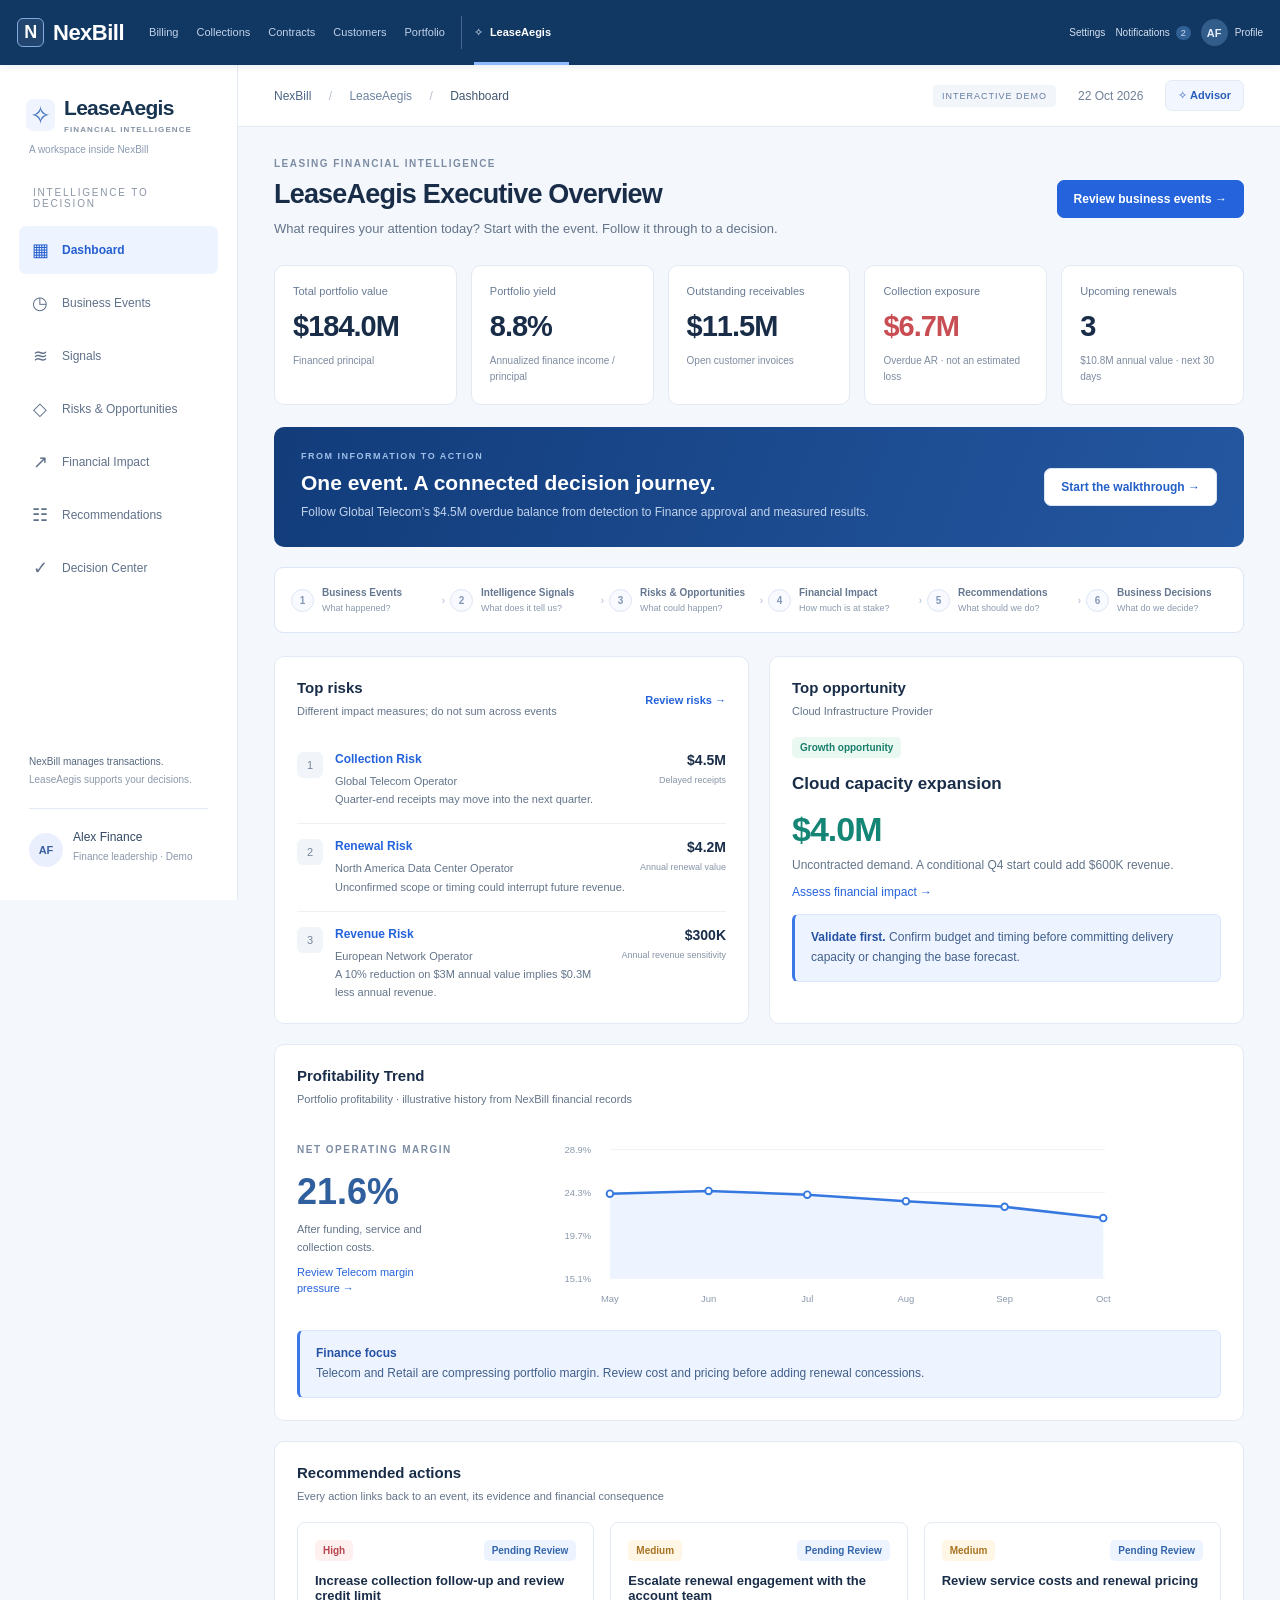
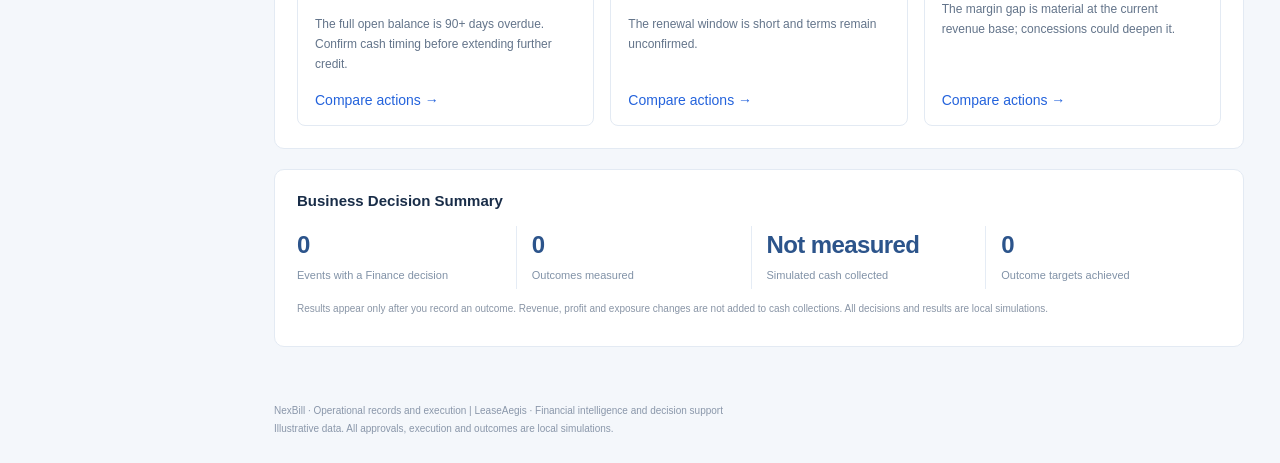
==== commit 4914a4a1: "Embed LeaseAegis intelligence workspace inside NexBill" ====
--- a/index.html
+++ b/index.html
@@ -1,9 +1,9 @@
 ﻿<!doctype html>
 <html lang="en">
-<head><meta charset="utf-8"><meta name="viewport" content="width=device-width, initial-scale=1"><meta name="description" content="LeaseAegis leasing financial intelligence — portfolio insights, risk priorities and finance decisions."><title>LeaseAegis | Leasing Financial Intelligence</title><link rel="stylesheet" href="leaseaegis.css"><link rel="stylesheet" href="operating-model.css"></head>
+<head><meta charset="utf-8"><meta name="viewport" content="width=device-width, initial-scale=1"><meta name="description" content="LeaseAegis Financial Intelligence Workspace inside NexBill. From business events to informed Finance decisions."><title>NexBill | LeaseAegis Financial Intelligence</title><link rel="stylesheet" href="leaseaegis.css"><link rel="stylesheet" href="operating-model.css"><link rel="stylesheet" href="nexbill-shell.css"></head>
 <body>
 <a class="skip" href="#main">Skip to workspace</a>
-<aside class="sidebar"><a class="brand" href="#dashboard"><span class="brand-icon">L<span>↗</span></span><span>LeaseAegis<small>LEASING INTELLIGENCE</small></span></a><div class="nav-label">INTELLIGENCE TO DECISION</div><nav aria-label="Main navigation" id="navigation"></nav><div class="sidebar-foot"><span class="connected">●</span> Nexbill portfolio context<small>Illustrative data · No live connection</small><div class="profile"><span class="avatar">AF</span><span>Alex Finance<small>Portfolio leadership</small></span></div></div></aside>
-<div class="shell"><header class="topbar"><div class="crumb">Workspace <span>/</span> <strong id="crumb"></strong></div><div class="top-right"><span class="demo">INTERACTIVE DEMO</span><span>22 Oct 2026</span><button class="advisor-toggle" data-advisor-open>✧ Advisor</button><span class="avatar small">AF</span></div></header><main id="main" tabindex="-1"></main><footer>LeaseAegis · Illustrative portfolio, trends and scenarios. Finance approves actions; Nexbill executes.</footer></div>
-<dialog id="action-dialog" aria-labelledby="dialog-title"></dialog><div id="toast" role="status" aria-live="polite"></div>
-<dialog id="advisor-panel" aria-labelledby="advisor-title"></dialog><script src="operating-model.js"></script></body></html>
+<header class="nexbill-global"><a class="nexbill-brand" href="#dashboard" aria-label="NexBill home"><span class="nexbill-mark">N</span>NexBill</a><nav id="nexbill-modules" aria-label="NexBill applications"></nav><div class="nexbill-tools"><button data-shell-dialog="settings">Settings</button><button data-shell-dialog="notifications">Notifications <span id="notification-count">2</span></button><button data-shell-dialog="profile" class="profile-button" aria-label="Profile"><span class="avatar small">AF</span><span>Profile</span></button></div></header>
+<aside class="sidebar"><a class="brand workspace-brand" href="#dashboard"><span class="workspace-symbol">✧</span><span>LeaseAegis<small>FINANCIAL INTELLIGENCE</small></span></a><div class="embedded-label">A workspace inside NexBill</div><div class="nav-label">INTELLIGENCE TO DECISION</div><nav aria-label="LeaseAegis navigation" id="navigation"></nav><div class="sidebar-foot"><strong>NexBill manages transactions.</strong><small>LeaseAegis supports your decisions.</small><div class="profile"><span class="avatar">AF</span><span>Alex Finance<small>Finance leadership · Demo</small></span></div></div></aside>
+<div class="shell"><header class="topbar"><div class="crumb"><span class="crumb-root">NexBill</span> <span>/</span> <span id="workspace-crumb">LeaseAegis</span> <span>/</span> <strong id="crumb"></strong></div><div class="top-right"><span class="demo">INTERACTIVE DEMO</span><span>22 Oct 2026</span><button class="advisor-toggle" data-advisor-open>✧ Advisor</button></div></header><main id="main" tabindex="-1"></main><footer>NexBill · Operational records and execution | LeaseAegis · Financial intelligence and decision support<br>Illustrative data. All approvals, execution and outcomes are local simulations.</footer></div>
+<dialog id="action-dialog" aria-labelledby="dialog-title"></dialog><div id="toast" role="status" aria-live="polite"></div><dialog id="advisor-panel" aria-labelledby="advisor-title"></dialog><script src="operating-model.js"></script></body></html>
--- a/nexbill-shell.css
+++ b/nexbill-shell.css
@@ -0,0 +1,6 @@
+﻿/* NexBill host shell: operational modules above the embedded intelligence workspace. */
+body{padding-top:65px}.nexbill-global{position:fixed;inset:0 0 auto 0;height:65px;display:flex;align-items:center;background:#113763;color:white;z-index:12;padding:0 25px;gap:26px;box-shadow:0 2px 7px #12315215}.nexbill-brand{display:flex;gap:9px;align-items:center;font-size:22px;font-weight:650;letter-spacing:-.5px;color:#fff;white-space:nowrap}.nexbill-mark{width:27px;height:29px;border:1px solid #83abe1;border-radius:6px;background:#ffffff12;display:flex;align-items:center;justify-content:center;font-size:18px;font-weight:700}.nexbill-global nav{display:flex;align-self:stretch;gap:4px;align-items:center;flex:1;min-width:0}.nexbill-global nav a{font-size:12px;color:#c1d3eb;padding:10px;margin:0;white-space:nowrap;line-height:1.4}.nexbill-global nav a:hover{background:#ffffff12;color:white}.nexbill-global nav a.active{background:#ffffff18;color:white}.nexbill-global nav .intelligence-entry{border-left:1px solid #48668c;margin-left:10px;padding-left:18px;border-radius:0;gap:7px}.nexbill-global nav .intelligence-entry.active{border-left:1px solid #48668c;background:transparent;color:white}.intelligence-entry small{font-size:9px;color:#aac4e6;display:block;margin-left:2px}.intelligence-entry.active:after{content:'';position:absolute;background:#8ebaff;height:3px;bottom:0;width:200px}.nexbill-tools{display:flex;gap:12px;align-items:center}.nexbill-tools button{color:#d4e1f2;border:0;background:transparent;font-size:10px;font-weight:400;padding:7px 0;white-space:nowrap}.nexbill-tools button:hover{color:white}.nexbill-tools .profile-button{display:flex;gap:7px;align-items:center}.nexbill-tools .avatar{background:#325c8a;color:#e4edfa;width:27px;height:27px}.nexbill-tools #notification-count{background:#316096;border-radius:8px;padding:2px 5px;font-size:9px;margin-left:3px}.sidebar{top:65px}.workspace-brand{font-size:21px;margin:0 7px 10px;gap:9px}.workspace-brand small{font-size:8px;letter-spacing:1.1px}.workspace-symbol{width:29px;height:32px;background:#eff4ff;color:#4273bf;display:flex;align-items:center;justify-content:center;border-radius:7px;font-size:25px}.embedded-label{font-size:10px;color:#8b9bb1;margin:0 10px 32px}.sidebar-foot>strong{font-weight:500;font-size:10px}.topbar .crumb-root{color:#4d6685;margin:0}.crumb #workspace-crumb{color:#6c83a1;margin:0}.sidebar nav a{font-size:12px}.context-strip small a{font-size:10px;color:#336caf}.profitability-layout{display:grid;grid-template-columns:190px 1.4fr 1fr;gap:20px;align-items:center}.profitability-layout>div:first-child strong{display:block;font-size:36px;color:#305f9d;margin-top:15px}.profitability-layout p,.profitability-layout a{font-size:11px}.profitability-layout .chart{height:185px}.profitability-layout .insight{margin:0}.event-next{font-size:11px!important;color:#577596}.record-link{display:block;font-size:10px;margin:5px 0 7px}.signal-timeline{list-style:none;padding:0;display:grid;grid-template-columns:repeat(3,1fr);gap:25px;margin:10px 0 0}.signal-timeline li{border-top:2px solid #d6e5fb;padding-top:17px;position:relative}.signal-timeline li:before{content:'';position:absolute;top:-5px;left:0;width:8px;height:8px;border-radius:50%;background:#6997d9}.signal-timeline span{display:block;font-size:10px;color:#8b9cb3;margin-bottom:9px}.signal-timeline strong{font-size:12px;color:#486c9c}.signal-timeline p{font-size:11px}.impact-rating{display:flex;gap:7px;flex-wrap:wrap;border-top:1px solid #e8eef7;padding-top:12px;margin-top:15px}.impact-rating span{font-size:9px;color:#7c8fa9;background:#f5f8fc;padding:5px 7px;border-radius:4px}.recommendation-badges{display:flex;gap:8px;flex-wrap:wrap}.host-context{border-left:3px solid #517cb0;background:#eaf0f7;border-radius:7px;padding:19px 22px;display:flex;justify-content:space-between;align-items:center;gap:20px;margin-bottom:22px}.host-context strong{display:block;font-size:15px;margin-top:11px}.host-context p{font-size:11px;margin-bottom:0}.host-context>a{font-size:12px}.selected-record td{background:#f0f6ff}.execution-context>h3{font-size:16px;margin-top:17px}.execution-context>p{font-size:12px}.execution-actions{display:flex;gap:12px;flex-wrap:wrap;align-items:center;margin:17px 0}.execution-queue{border-top:1px solid #e0e9f5;margin-top:20px;padding-top:20px}.execution-queue a{display:flex;align-items:center;justify-content:space-between;font-size:12px;padding:13px 0;border-bottom:1px solid #edf2f8;gap:10px}.execution-queue a:last-child{border:0}.muted{font-size:10px;color:#8a9cb3}.notification-item{display:flex;flex-direction:column;gap:7px;padding:17px 0;border-bottom:1px solid #e2ebf6}.notification-item strong{font-size:13px}.notification-item span{font-size:12px;color:#70839c}.notification-item small{font-size:10px;color:#879ab1}.nexbill-global button:focus-visible{outline:2px solid #c5e1ff}.skip:focus{top:70px;z-index:30}footer{line-height:1.8}.topbar{height:62px}
+@media(max-width:1300px){.nexbill-global{padding:0 17px;gap:18px}.nexbill-global nav a{font-size:11px;padding:9px 7px}.intelligence-entry small{display:none}.intelligence-entry.active:after{width:95px}.nexbill-tools{gap:10px}.profitability-layout{grid-template-columns:160px 1fr}.profitability-layout .insight{grid-column:1/-1}.nexbill-global nav .intelligence-entry{padding-left:12px;margin-left:5px}}
+@media(max-width:1000px){.nexbill-tools .profile-button>span:last-child{display:none}.nexbill-tools button{font-size:9px}.nexbill-global{gap:10px;padding:0 12px}.nexbill-brand{font-size:20px}.nexbill-global nav a{font-size:10px;padding:9px 5px}.nexbill-tools{gap:8px}.nexbill-mark{width:23px;height:26px}.signal-timeline{grid-template-columns:1fr;gap:15px}.profitability-layout{grid-template-columns:1fr}.profitability-layout>div:first-child{display:flex;align-items:center;gap:15px;flex-wrap:wrap}.profitability-layout>div:first-child strong{margin:0;font-size:27px}.profitability-layout .eyebrow{margin:0}.workspace-brand{font-size:18px}.workspace-brand small{font-size:7px}.embedded-label{font-size:9px}.nexbill-tools #notification-count{display:none}}
+@media(max-width:760px){body{padding-top:106px}.nexbill-global{height:106px;display:grid;grid-template-columns:1fr auto;grid-template-rows:47px 48px;gap:0 10px;padding:0 15px 8px}.nexbill-global nav{grid-column:1/-1;grid-row:2;overflow:auto;width:100%;gap:6px}.nexbill-global nav a{font-size:11px;padding:8px}.nexbill-tools{grid-column:2;grid-row:1;gap:15px}.nexbill-tools button{font-size:10px}.nexbill-global nav .intelligence-entry{border:0;margin:0;padding:8px}.intelligence-entry.active:after{display:none}.nexbill-global nav .intelligence-entry.active{border:0;background:#ffffff19}.sidebar{top:106px}.nexbill-tools #notification-count{display:inline}.skip:focus{top:110px}.host-context{flex-direction:column;align-items:flex-start}.execution-queue a{align-items:flex-start;flex-direction:column}}
+@media(max-width:650px){.sidebar{padding-top:18px}.workspace-brand{font-size:20px;margin-bottom:6px!important}.embedded-label{margin:0 0 14px;font-size:10px}.sidebar nav a{font-size:11px}.topbar{height:53px}.crumb{max-width:250px;line-height:1.6}.crumb span{margin:0 4px}.topbar .top-right{margin-left:10px}.impact-rating{margin-top:12px}.execution-actions .button,.execution-actions button{width:100%;font-size:11px}.profitability-layout{gap:5px}.host-context{padding:17px}.recommendation-badges{width:100%}.signal-timeline{margin-top:0}}
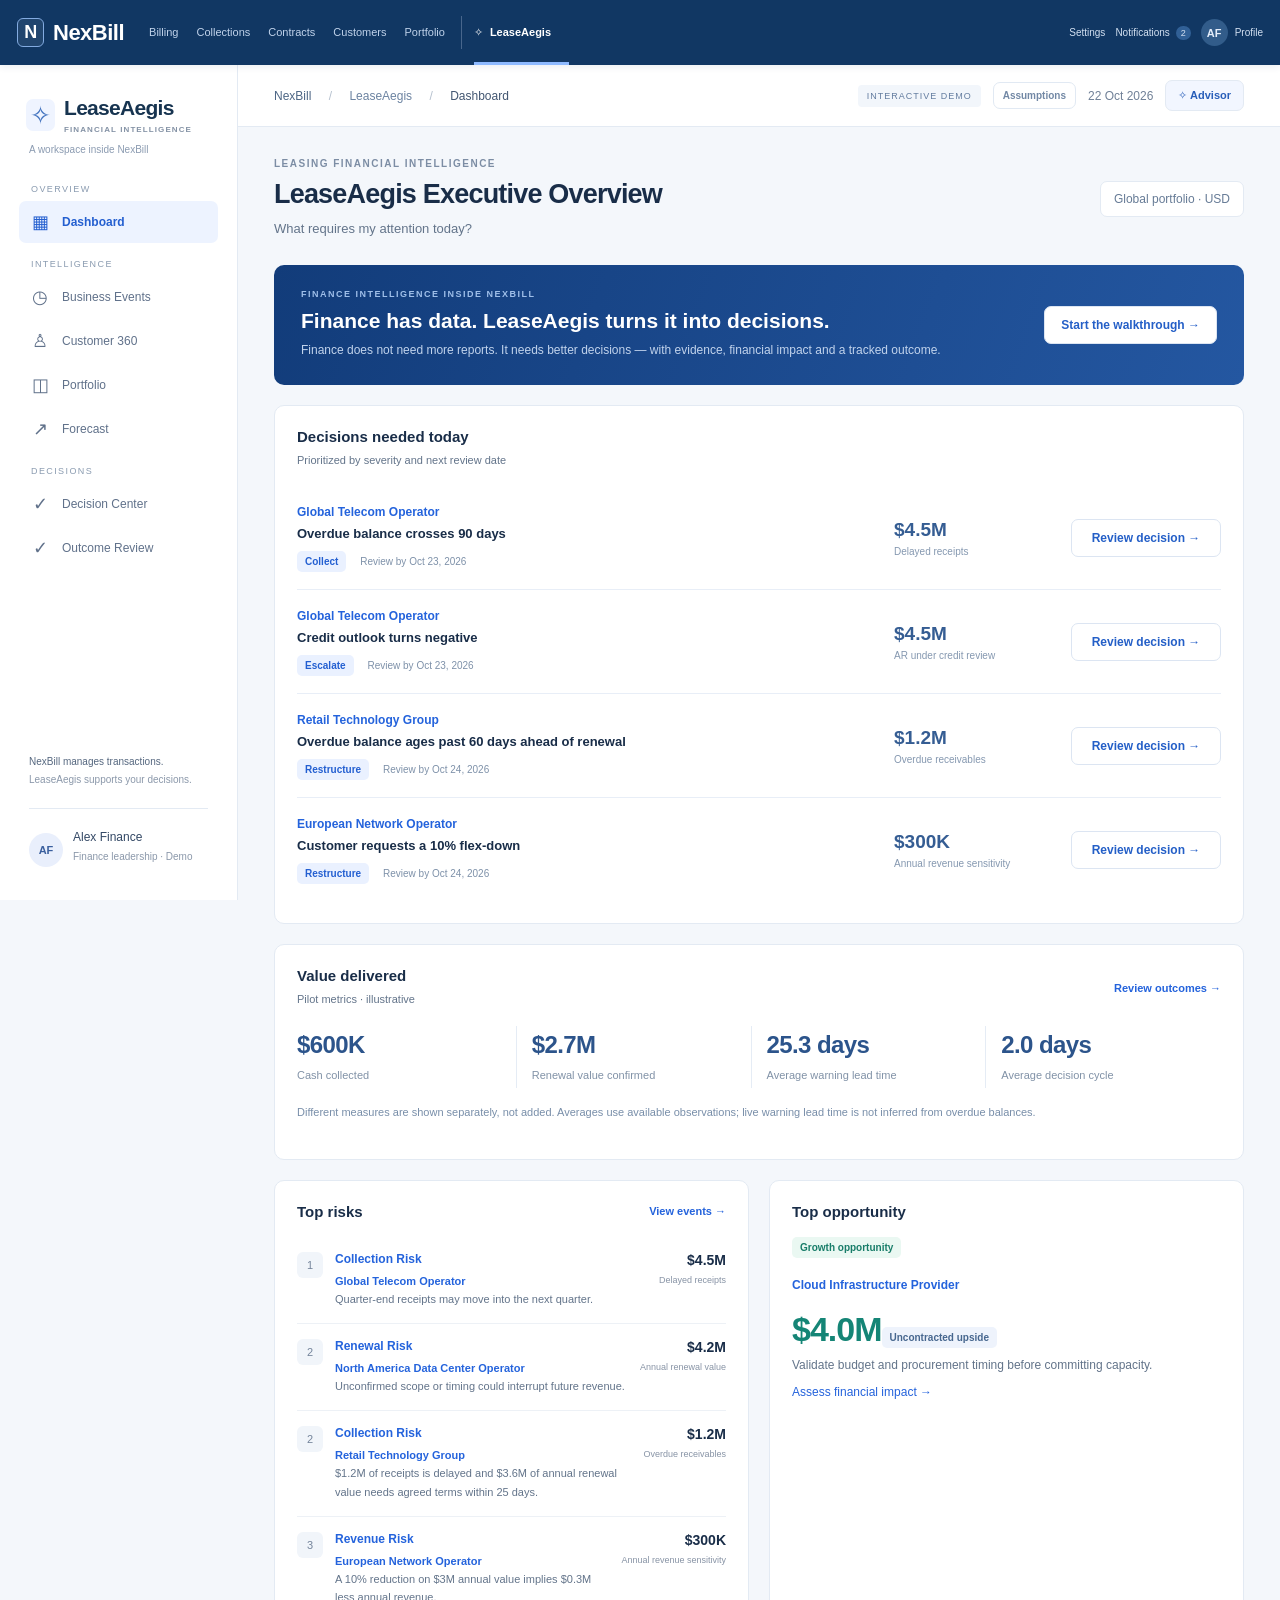
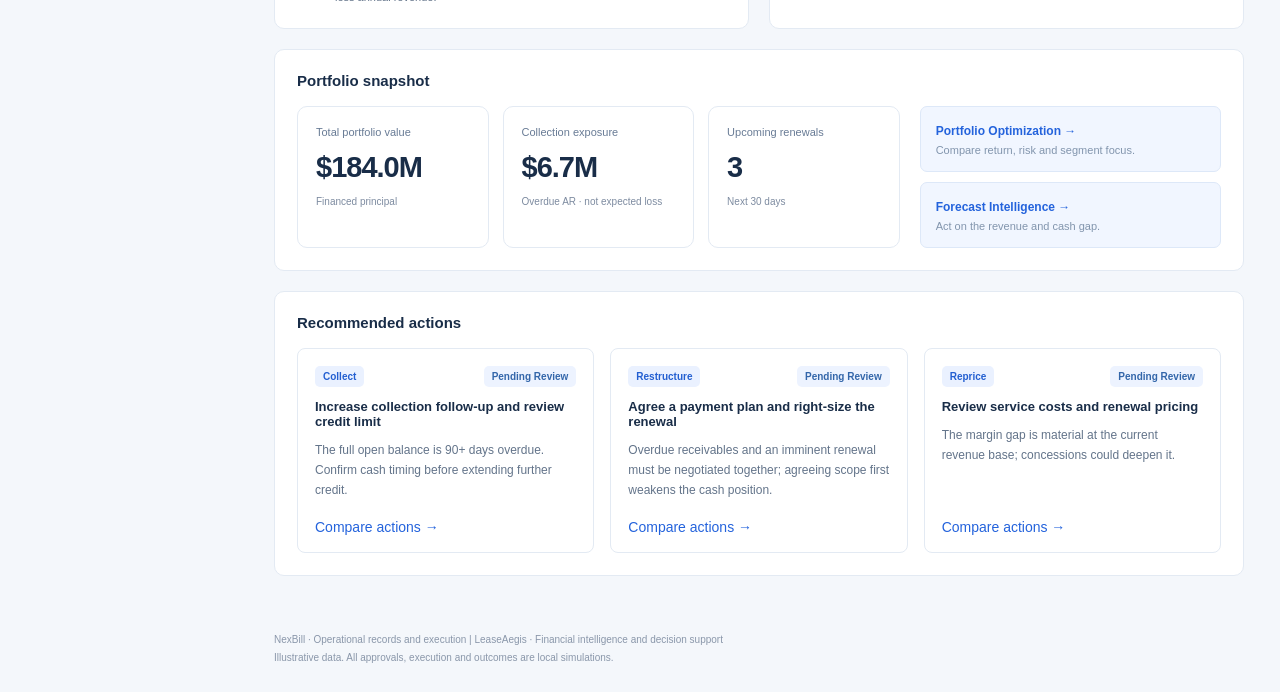
==== commit f2bcd361: "Align LeaseAegis prototype with finalized product brief" ====
--- a/index.html
+++ b/index.html
@@ -5,5 +5,5 @@
 <a class="skip" href="#main">Skip to workspace</a>
 <header class="nexbill-global"><a class="nexbill-brand" href="#dashboard" aria-label="NexBill home"><span class="nexbill-mark">N</span>NexBill</a><nav id="nexbill-modules" aria-label="NexBill applications"></nav><div class="nexbill-tools"><button data-shell-dialog="settings">Settings</button><button data-shell-dialog="notifications">Notifications <span id="notification-count">2</span></button><button data-shell-dialog="profile" class="profile-button" aria-label="Profile"><span class="avatar small">AF</span><span>Profile</span></button></div></header>
 <aside class="sidebar"><a class="brand workspace-brand" href="#dashboard"><span class="workspace-symbol">✧</span><span>LeaseAegis<small>FINANCIAL INTELLIGENCE</small></span></a><div class="embedded-label">A workspace inside NexBill</div><div class="nav-label">INTELLIGENCE TO DECISION</div><nav aria-label="LeaseAegis navigation" id="navigation"></nav><div class="sidebar-foot"><strong>NexBill manages transactions.</strong><small>LeaseAegis supports your decisions.</small><div class="profile"><span class="avatar">AF</span><span>Alex Finance<small>Finance leadership · Demo</small></span></div></div></aside>
-<div class="shell"><header class="topbar"><div class="crumb"><span class="crumb-root">NexBill</span> <span>/</span> <span id="workspace-crumb">LeaseAegis</span> <span>/</span> <strong id="crumb"></strong></div><div class="top-right"><span class="demo">INTERACTIVE DEMO</span><span>22 Oct 2026</span><button class="advisor-toggle" data-advisor-open>✧ Advisor</button></div></header><main id="main" tabindex="-1"></main><footer>NexBill · Operational records and execution | LeaseAegis · Financial intelligence and decision support<br>Illustrative data. All approvals, execution and outcomes are local simulations.</footer></div>
+<div class="shell"><header class="topbar"><div class="crumb"><span class="crumb-root">NexBill</span> <span>/</span> <span id="workspace-crumb">LeaseAegis</span> <span>/</span> <strong id="crumb"></strong></div><div class="top-right"><span class="demo">INTERACTIVE DEMO</span><button class="assumptions-toggle" data-assumptions>Assumptions</button><span>22 Oct 2026</span><button class="advisor-toggle" data-advisor-open>✧ Advisor</button></div></header><main id="main" tabindex="-1"></main><footer>NexBill · Operational records and execution | LeaseAegis · Financial intelligence and decision support<br>Illustrative data. All approvals, execution and outcomes are local simulations.</footer></div>
 <dialog id="action-dialog" aria-labelledby="dialog-title"></dialog><div id="toast" role="status" aria-live="polite"></div><dialog id="advisor-panel" aria-labelledby="advisor-title"></dialog><script src="operating-model.js"></script></body></html>
--- a/operating-model.css
+++ b/operating-model.css
@@ -1,3 +1,8 @@
 ﻿/* LeaseAegis operating model: a persistent event-to-decision journey. */
 .button{display:inline-flex;align-items:center;justify-content:center;padding:11px 16px;border:1px solid #dce5f2;background:#fff;border-radius:7px;font-size:12px;font-weight:600;white-space:nowrap;color:#245fc7}.button.primary{background:#2463dc;border-color:#2463dc;color:white}.button:hover{filter:brightness(.97)}.advisor-toggle{font-size:11px;color:#285eb9;background:#f2f6ff;padding:8px 12px}.process-flow{display:flex;gap:0;overflow:auto;margin:0 0 23px;border:1px solid #dce6f4;background:white;border-radius:9px;padding:7px}.process-flow a{flex:1;min-width:137px;display:flex;align-items:center;gap:8px;margin:0;padding:12px 9px;border-radius:6px;color:#657790;font-size:10px;position:relative;font-weight:650}.process-flow a:not(:last-child)::after{content:'›';position:absolute;right:-4px;color:#c1ccdc}.process-flow a small{display:block;font-size:9px;font-weight:400;color:#8999ad;margin-top:5px;white-space:nowrap}.process-flow a.current{background:#edf4ff;color:#245fc7}.step-number{display:inline-flex;align-items:center;justify-content:center;width:23px;height:23px;flex-shrink:0;border:1px solid #dce6f4;border-radius:50%;font-size:10px;background:#f8faff;color:#8398b6}.current .step-number{background:#2866d5;color:white;border-color:#2866d5}.context-strip{display:flex;align-items:center;gap:25px;border:1px solid #dbe6f5;background:#eef4fd;border-left:3px solid #4480e3;border-radius:8px;padding:17px 20px;margin-bottom:23px}.context-strip>div:first-child{flex:1}.context-strip .eyebrow{display:block;font-size:9px;margin:0 0 6px}.context-strip strong{display:block;font-size:13px;font-weight:650}.context-strip small{display:block;font-size:10px;color:#788da8;margin-top:7px}.context-strip label{font-size:10px;color:#6d84a3;max-width:220px}.context-strip select{display:block;font-size:11px;margin-top:6px;max-width:220px}.journey-banner{display:flex;align-items:center;justify-content:space-between;gap:25px;background:linear-gradient(110deg,#123c7a,#2457a1);padding:24px 27px;border-radius:10px;color:white;margin-bottom:20px}.journey-banner .eyebrow{color:#9fbfe9;font-size:9px}.journey-banner h2{font-size:21px;font-weight:550}.journey-banner p{color:#c1d3ec;font-size:12px;margin:8px 0 0}.opportunity-highlight h3{font-size:17px;margin:16px 0}.opportunity-highlight>strong{font-size:34px;letter-spacing:-1px;color:#158576}.opportunity-highlight p{font-size:12px}.opportunity-highlight a{font-size:12px}.value-summary{display:grid;grid-template-columns:repeat(auto-fit,minmax(130px,1fr));gap:15px}.value-summary>div{border-right:1px solid #e5ecf5;padding:5px 15px 5px 0}.value-summary>div:last-child{border:0}.value-summary strong{display:block;font-size:24px;letter-spacing:-.6px;color:#2c548b}.value-summary span{display:block;font-size:11px;color:#8192a7;margin-top:8px;line-height:1.5}.selected-event{display:flex;align-items:center;justify-content:space-between;gap:25px}.selected-event p{font-size:12px;max-width:750px}.selected-event .eyebrow{display:block;font-size:9px}.event-grid{display:grid;grid-template-columns:repeat(2,1fr);gap:20px}.event-card{display:flex;flex-direction:column;background:white;border:1px solid #e0e8f3;border-radius:10px;padding:23px}.event-card .eyebrow{margin:0;font-size:9px}.event-card h2{font-size:17px;line-height:1.5;margin:14px 0 7px}.event-card h2 a{color:#274365}.event-card>p{font-size:12px}.event-impact{display:flex;gap:12px;align-items:center;margin:13px 0 0}.event-impact strong{font-size:27px;letter-spacing:-.7px;color:#2a5ca4}.event-impact span{font-size:10px;color:#7e90a7}.business-consequence{color:#3e618f;background:#f4f8ff;padding:11px;border-radius:5px;flex:1}.event-dates{display:flex;gap:30px;padding:13px 0;font-size:10px;color:#8b99ad}.event-dates strong{display:block;font-size:11px;color:#4a6385;margin-top:5px;font-weight:500}.event-card-foot{display:flex;justify-content:space-between;align-items:center;gap:10px;border-top:1px solid #e8eef7;padding-top:16px;font-size:11px}.event-card-foot>span{font-size:10px;color:#7e8da3}.signal-row{display:flex;gap:13px;padding:15px 0;border-bottom:1px solid #ebf0f7}.signal-row:last-child{border:0}.signal-index{display:inline-flex;align-items:center;justify-content:center;flex-shrink:0;width:28px;height:28px;border-radius:6px;background:#edf4ff;color:#5480bc;font-size:10px}.signal-row h3{font-size:12px;margin:0}.signal-row p{font-size:12px;margin:5px 0}.signal-row small{font-size:9px;color:#91a0b3}.signal-row.external .signal-index{background:#f3f4f7;color:#8d9ab0}.next-step{display:flex;align-items:center;justify-content:space-between;padding:8px 0 14px;gap:18px}.next-step>span{font-size:11px;color:#8597ad}.analysis-hero{display:flex;align-items:center;justify-content:space-between;padding:25px 30px;background:white;border:1px solid #dfe7f3;border-radius:10px;margin-bottom:20px}.analysis-hero h2{font-size:24px}.analysis-hero p{font-size:12px}.analysis-hero .legend{margin-top:15px}.analysis-score{display:flex;align-items:center;gap:10px;margin-left:20px}.analysis-score strong{font-size:54px;font-weight:600;color:#2d65bf}.analysis-score>span{font-size:10px;color:#8195ad;line-height:1.8}.heatmap{display:grid;grid-template-columns:repeat(3,1fr);gap:9px}.heat-cell{display:flex;flex-direction:column;gap:12px;border:1px solid transparent;border-radius:7px;padding:14px 10px;background:#f5f8fc;color:#4b6381}.heat-cell>span:first-child{font-size:10px;font-weight:650}.heat-cell strong{font-size:23px}.heat-cell small{font-size:9px;color:#8a99ad;font-weight:400}.heat-cell>span:last-child{font-size:9px;color:#8492a5;line-height:1.5}.heat-cell.hot{background:#fff0ee;color:#ab5053}.heat-cell.warm{background:#fff7e9;color:#967331}.heat-cell.growth{background:#eaf8f3;color:#218974}.heat-cell.selected{border-color:#3975ce;box-shadow:0 0 0 1px #3975ce}.evidence-chain{display:grid;grid-template-columns:repeat(3,1fr);gap:20px}.evidence-chain>div{background:#f6f9fd;border-radius:7px;padding:16px}.evidence-chain span{display:block;font-size:10px;color:#7f92ac;margin-bottom:10px}.evidence-chain strong{font-size:12px;line-height:1.6;font-weight:550}.impact-banner{display:grid;grid-template-columns:1fr 1.3fr;gap:30px;background:#fff;border:1px solid #dce6f4;border-radius:10px;padding:25px;margin-bottom:20px}.impact-banner h2{font-size:36px;color:#2b64b9;letter-spacing:-1px}.impact-banner p{font-size:12px}.impact-banner>div+div{border-left:1px solid #e2eaf4;padding-left:30px}.impact-grid{display:grid;grid-template-columns:repeat(3,1fr);gap:16px;margin-bottom:20px}.impact-tile{margin-bottom:0;padding:21px}.impact-tile .eyebrow{font-size:9px;display:block}.impact-tile h2{font-size:21px;color:#365a8a;margin:13px 0}.impact-tile p{font-size:11px;line-height:1.8}.priority-bars a{display:grid;grid-template-columns:135px 1fr 25px;align-items:center;gap:12px;font-size:11px;padding:10px 0;color:#6c7f99}.priority-bar{height:7px;background:#f1f5fb;border-radius:3px}.priority-bar i{display:block;height:100%;background:#6a96d8;border-radius:3px}.recommendation-summary{display:flex;align-items:start;flex-wrap:wrap;gap:20px}.recommendation-summary>div:first-child{flex:1}.recommendation-summary .eyebrow{display:block;font-size:9px}.recommendation-summary h2{font-size:19px}.recommendation-summary p{font-size:12px}.recommendation-meta{display:grid;grid-template-columns:2fr 1fr 1fr;gap:25px;width:100%;border-top:1px solid #e7edf6;padding-top:18px}.recommendation-meta span{font-size:10px;color:#8193ab}.recommendation-meta strong{display:block;font-size:11px;line-height:1.7;font-weight:500;margin-top:6px;color:#405d81}.options-grid{display:grid;grid-template-columns:repeat(3,1fr);gap:17px;margin-bottom:20px}.option-card{display:flex;flex-direction:column;margin:0}.option-card.recommended{border-color:#7da8eb;background:#fbfdff}.option-card.chosen{box-shadow:inset 0 3px 0 #3976d3}.option-card h2{font-size:17px;margin:18px 0 10px}.option-card p,.option-card dd{font-size:12px;line-height:1.7;color:#697f9b}.option-card dl{margin:10px 0 20px;flex:1}.option-card dt{font-size:10px;color:#42699d;font-weight:650;margin:13px 0 5px}.option-card dd{margin:0}.option-card button{font-size:11px;margin-top:auto}.decision-distinction{display:grid;grid-template-columns:repeat(3,1fr);gap:15px;padding:18px;background:#f3f7fd;border-radius:7px;margin:18px 0}.decision-distinction span{font-size:10px;color:#7b8fa9;display:block;margin-bottom:8px}.decision-distinction strong{font-size:12px;color:#36577e;font-weight:600;line-height:1.6}.review-fields{display:grid;grid-template-columns:1fr 1fr;gap:0 20px}.review-fields select{display:block;width:100%;margin-top:8px}.review-summary p{font-size:12px}.status-cards{display:grid;grid-template-columns:repeat(6,1fr);gap:12px;margin-bottom:22px}.status-cards button{text-align:left;padding:16px 13px;background:white}.status-cards strong{display:block;font-size:25px;color:#486d9e;font-weight:600}.status-cards span{display:block;margin-top:7px;font-size:10px;font-weight:500;color:#7e91ab}.status-cards .selected{border-color:#4c83db;background:#f4f8ff}.status-Recommended{background:#edf3ff;color:#3366aa}.status-Approved{background:#edf6ff;color:#246baf}.status-Rejected{background:#fff0f0;color:#b8525c}.status-In-Progress{background:#fff6e5;color:#a37932}.status-Completed{background:#eef3f8;color:#60768d}.status-Outcome-Achieved{background:#e8f8ef;color:#258665}.status-action{padding:18px 0;border-top:1px solid #e5ecf6}.status-action p{font-size:12px}.status-action button{margin-top:8px}.outcome-section{padding:20px;background:#f5f9ff;border:1px solid #e0eaf8;border-radius:8px;margin-top:12px}.outcome-section h3{font-size:14px}.history-disclosure{margin-top:20px;border-top:1px solid #e4ebf5;padding-top:17px}.history-disclosure summary{cursor:pointer;color:#3766a6;font-size:12px;font-weight:600}.decision-history{list-style:none;padding:5px 0 0 10px}.decision-history li{display:flex;gap:17px;position:relative;border-left:1px solid #dce7f6;padding:0 0 22px 20px}.decision-history li:last-child{padding-bottom:0;border:0}.history-dot{position:absolute;left:-5px;top:4px;width:9px;height:9px;background:#85aae0;border-radius:50%}.decision-history strong{font-size:12px}.decision-history time{display:block;font-size:10px;color:#8b9bb1;margin-top:5px}.decision-history p{font-size:12px;margin:6px 0 0}.decision-history small{font-size:10px;color:#7c8fa8}.brief-form{display:grid;gap:10px;margin:20px 0}.brief-form label{font-size:11px;color:#7189a8}.brief-form button{justify-self:end}.brief-prompts{display:grid;grid-template-columns:1fr 1fr;gap:8px;margin:22px 0}.brief-prompts button{font-size:10px;line-height:1.6;text-align:left;font-weight:500}.brief-section{border-top:1px solid #e4ebf5;padding:15px 0}.brief-section h3{font-size:11px;color:#3c6dac}.brief-section p{font-size:12px}#advisor-panel{position:fixed;inset:0 0 0 auto;margin:0;width:470px;height:100dvh;max-height:100dvh;border-radius:0;padding:27px;overflow:auto}#advisor-panel>p{font-size:12px}#action-dialog ul{padding-left:20px;font-size:12px;color:#6e819b;line-height:1.9}.sidebar nav a{font-size:12px}.sidebar-foot{font-size:10px}
 @media(max-width:1200px){.process-flow a{min-width:135px}.context-strip{gap:16px}.impact-grid{grid-template-columns:repeat(2,1fr)}.status-cards{grid-template-columns:repeat(3,1fr)}.event-card-foot{align-items:flex-start;flex-direction:column}.recommendation-meta{grid-template-columns:1.5fr 1fr 1fr}.top-right{gap:10px}.heatmap{grid-template-columns:repeat(2,1fr)}}@media(max-width:950px){.event-grid,.options-grid{grid-template-columns:1fr}.context-strip{flex-wrap:wrap}.context-strip>div:first-child{min-width:220px}.context-strip label{max-width:none;width:100%}.context-strip select{max-width:none;width:100%}.selected-event{align-items:flex-start;flex-direction:column}.journey-banner{align-items:flex-start;flex-direction:column}.evidence-chain{grid-template-columns:1fr}.impact-banner{grid-template-columns:1fr}.impact-banner>div+div{border-left:0;border-top:1px solid #e2eaf4;padding:18px 0 0}.recommendation-meta{grid-template-columns:1fr 1fr}.recommendation-meta>span:first-child{grid-column:1/-1}.decision-distinction{grid-template-columns:1fr}.review-fields{grid-template-columns:1fr}.next-step{align-items:flex-start;flex-direction:column}.event-card-foot{flex-direction:row}.top-right .advisor-toggle{display:block}}@media(max-width:650px){.sidebar nav a{font-size:11px}.process-flow{display:flex;overflow:auto;padding:5px}.process-flow a{min-width:155px;font-size:10px}.event-card{padding:18px}.context-strip{padding:15px}.context-strip>div:first-child{min-width:170px}.impact-grid{grid-template-columns:1fr}.impact-banner{padding:20px}.analysis-hero{padding:20px;align-items:flex-start}.analysis-hero h2{font-size:20px}.analysis-score{margin-left:10px;gap:5px;flex-direction:column}.analysis-score strong{font-size:36px}.heatmap{grid-template-columns:repeat(2,1fr)}.status-cards{grid-template-columns:repeat(2,1fr);gap:9px}.value-summary{grid-template-columns:1fr 1fr}.event-card-foot{flex-direction:column}.event-dates{gap:25px}.form-actions{flex-wrap:wrap}.form-actions button{flex:1;white-space:normal;font-size:12px}.button{white-space:normal;line-height:1.6}.topbar{padding:0 14px}.top-right{gap:8px}.top-right .avatar{display:none}.crumb{font-size:10px}.crumb span{margin:0 6px}.advisor-toggle{font-size:10px;padding:6px 9px}.review-summary p{overflow-wrap:anywhere}#advisor-panel{width:100%;max-width:100%;padding:22px}.priority-bars a{grid-template-columns:125px 1fr 20px}.sidebar .brand{margin-bottom:13px}}
+/* Deck-aligned decision home and business use cases. */
+.nav-group-title{font-size:9px;letter-spacing:1.4px;color:#8a9bb0;padding:14px 12px 5px}.navigation-group a{margin:2px 0;padding-top:10px;padding-bottom:10px}.sidebar .nav-label:empty{display:none}.sidebar .embedded-label{margin-bottom:15px}.today-list article{display:grid;grid-template-columns:1fr 155px 150px;gap:22px;align-items:center;padding:17px 0;border-bottom:1px solid #e8eef7}.today-list article:last-child{border:0}.today-list article>div>a{font-size:12px;font-weight:600}.today-list h3{font-size:13px;margin:7px 0 10px}.today-list small{display:block;font-size:10px;color:#8598b0;margin-top:5px}.today-list strong{font-size:19px;color:#355d93}.review-date{font-size:10px;color:#7e91a9;margin-left:10px}.metric-caption{font-size:11px;color:#788ea9;margin:15px 0;line-height:1.7}.snapshot-layout{display:grid;grid-template-columns:2fr 1fr;gap:20px}.snapshot-kpis{grid-template-columns:repeat(3,1fr);margin-bottom:0}.entry-cards{display:grid;gap:10px}.entry-cards a{display:block;padding:15px;background:#f1f6ff;border:1px solid #dde8f8;border-radius:7px}.entry-cards strong{font-size:12px}.entry-cards span{display:block;font-size:11px;color:#8295ad;margin-top:6px}.core-signal{background:#f4f8ff;margin:0 -10px;padding:15px 10px;border-radius:6px}.signal-row code{font-size:9px;color:#90a1b6}.external-panel{border:1px dashed #a6bad7!important;border-radius:8px;padding:14px;margin-top:15px}.customer-columns>.external-panel{margin-top:0}.secondary-risks{display:flex;gap:12px;margin-top:14px;flex-wrap:wrap;font-size:11px;color:#6a819f}.analysis-score strong{white-space:nowrap;font-size:38px}.use-case-steps{display:flex;gap:14px;flex-wrap:wrap;margin-bottom:22px}.use-case-steps span{display:flex;align-items:center;gap:8px;font-size:12px;color:#7187a3}.use-case-steps b{display:inline-flex;align-items:center;justify-content:center;background:#e8f0ff;color:#3c6db7;width:23px;height:23px;border-radius:50%;font-size:10px}.quadrant-axis{font-size:11px;color:#7b90aa;margin-bottom:10px}.quadrant-axis.bottom{text-align:right;margin-top:10px}.quadrant button{font-size:12px;background:#ffffff80;font-weight:500}.quadrant .chosen-segment{border-color:#3974c7;color:#225aa9;background:#fff}.segment-drilldown{margin-top:25px;padding-top:20px;border-top:1px solid #e6edf7}.forecast-chart{width:100%;height:auto;display:block;margin:20px 0}.forecast-chart text{font-family:Segoe UI,Arial,sans-serif;font-size:12px;fill:#8396ae}.forecast-tabs{flex-wrap:wrap}.forecast-tabs button{font-size:11px;padding:9px 12px}.forecast-explanations .event p{font-size:12px}.customer-columns{display:grid;grid-template-columns:1fr 1fr 1fr;gap:18px;margin:20px 0}.customer-columns .panel{margin-bottom:0}.customer-columns .event h3{font-size:12px;line-height:1.8}.customer-columns .event p{font-size:11px}.customer-columns>section>h2{margin-bottom:13px}.customer-title{flex-wrap:wrap}.customer-title a{font-size:12px}.customer-title h2 a{font-size:16px}.opportunity-view-title{margin-top:22px}.customer-action{display:flex;gap:18px;align-items:center;border-bottom:1px solid #e5edf6;padding:16px 0}.customer-action:last-child{border:0}.customer-action>div{flex:1}.customer-action h3{font-size:13px;margin:8px 0 0}.action-explanation summary{cursor:pointer;font-size:12px;color:#426b9f;font-weight:600}.action-explanation table{margin-top:15px}.aligned-status-cards{grid-template-columns:repeat(4,1fr)}.rationale-shortcuts{display:flex;gap:8px;margin-top:15px;flex-wrap:wrap}.rationale-shortcuts button{font-size:11px;color:#3367ac;background:#f4f8ff}.execution-tasks{list-style:none;padding:0;margin:20px 0}.execution-tasks li{display:flex;align-items:center;gap:12px;padding:13px 14px;border-bottom:1px solid #e8eef6;color:#8294ad;font-size:12px}.execution-tasks .done{background:#f1faf6;color:#21876f}.execution-tasks span{font-size:18px}.assumptions-list li{margin-bottom:12px}.assumptions-toggle{padding:7px 9px;font-size:10px;color:#7288a5;background:transparent;border-color:#e1e9f3}.top-right{gap:12px}.customer-link{font-weight:550}.heat-cell>span:nth-last-child(2){font-size:10px;color:#7c8da4}
+@media(max-width:1150px){.customer-columns{grid-template-columns:1fr 1fr}.customer-columns>.external-panel{grid-column:1/-1}.snapshot-layout{grid-template-columns:1fr}.entry-cards{grid-template-columns:1fr 1fr}.today-list article{grid-template-columns:1fr 140px}.today-list article>.button{grid-column:1/-1;justify-self:start}.analysis-score strong{font-size:30px}}
+@media(max-width:760px){.customer-columns{grid-template-columns:1fr}.customer-columns>.external-panel{grid-column:auto}.customer-action{flex-wrap:wrap}.customer-action>div{flex-basis:100%}.today-list article{grid-template-columns:1fr}.today-list article>.button{grid-column:auto}.snapshot-kpis{grid-template-columns:1fr}.entry-cards{grid-template-columns:1fr}.aligned-status-cards{grid-template-columns:1fr 1fr}.analysis-hero{flex-wrap:wrap;gap:20px}.analysis-score{margin-left:0;flex-direction:row}.top-right{gap:5px}.assumptions-toggle{padding:6px;font-size:9px}.forecast-chart text{font-size:13px}.use-case-steps{display:grid;grid-template-columns:1fr 1fr}.heatmap{grid-template-columns:1fr 1fr}}
+@media(max-width:650px){#navigation{gap:10px}.navigation-group{display:flex;flex-shrink:0;align-items:center}.nav-group-title{font-size:8px;max-width:75px;letter-spacing:.5px;padding:8px}.navigation-group a{flex-shrink:0}.sidebar .embedded-label{margin-bottom:10px}.topbar .crumb{font-size:9px}.topbar .top-right{margin-left:5px}.topbar{padding-left:10px;padding-right:10px}.journey-banner h2{font-size:20px}.rationale-shortcuts button{font-size:10px}.value-summary strong{font-size:21px}}
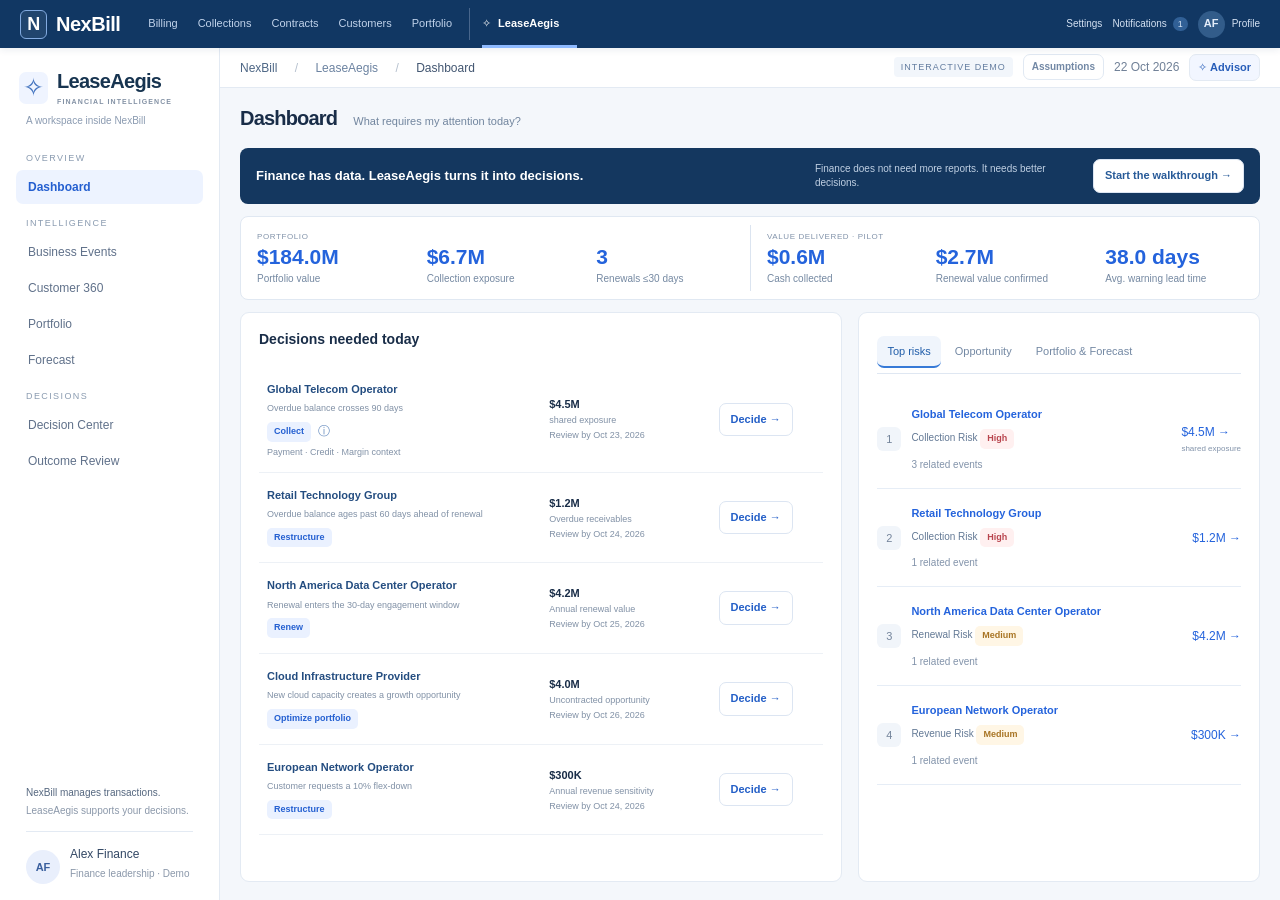
==== commit a680d170: "Rebuild LeaseAegis as a one-screen desktop decision workspace Merge the event stages and Finance dec" ====
--- a/index.html
+++ b/index.html
@@ -5,5 +5,5 @@
 <a class="skip" href="#main">Skip to workspace</a>
 <header class="nexbill-global"><a class="nexbill-brand" href="#dashboard" aria-label="NexBill home"><span class="nexbill-mark">N</span>NexBill</a><nav id="nexbill-modules" aria-label="NexBill applications"></nav><div class="nexbill-tools"><button data-shell-dialog="settings">Settings</button><button data-shell-dialog="notifications">Notifications <span id="notification-count">2</span></button><button data-shell-dialog="profile" class="profile-button" aria-label="Profile"><span class="avatar small">AF</span><span>Profile</span></button></div></header>
 <aside class="sidebar"><a class="brand workspace-brand" href="#dashboard"><span class="workspace-symbol">✧</span><span>LeaseAegis<small>FINANCIAL INTELLIGENCE</small></span></a><div class="embedded-label">A workspace inside NexBill</div><div class="nav-label">INTELLIGENCE TO DECISION</div><nav aria-label="LeaseAegis navigation" id="navigation"></nav><div class="sidebar-foot"><strong>NexBill manages transactions.</strong><small>LeaseAegis supports your decisions.</small><div class="profile"><span class="avatar">AF</span><span>Alex Finance<small>Finance leadership · Demo</small></span></div></div></aside>
-<div class="shell"><header class="topbar"><div class="crumb"><span class="crumb-root">NexBill</span> <span>/</span> <span id="workspace-crumb">LeaseAegis</span> <span>/</span> <strong id="crumb"></strong></div><div class="top-right"><span class="demo">INTERACTIVE DEMO</span><button class="assumptions-toggle" data-assumptions>Assumptions</button><span>22 Oct 2026</span><button class="advisor-toggle" data-advisor-open>✧ Advisor</button></div></header><main id="main" tabindex="-1"></main><footer>NexBill · Operational records and execution | LeaseAegis · Financial intelligence and decision support<br>Illustrative data. All approvals, execution and outcomes are local simulations.</footer></div>
-<dialog id="action-dialog" aria-labelledby="dialog-title"></dialog><div id="toast" role="status" aria-live="polite"></div><dialog id="advisor-panel" aria-labelledby="advisor-title"></dialog><script src="operating-model.js"></script></body></html>
+<div class="shell"><header class="topbar"><div class="crumb"><span class="crumb-root">NexBill</span> <span>/</span> <span id="workspace-crumb">LeaseAegis</span> <span>/</span> <strong id="crumb"></strong></div><div class="top-right"><span class="demo">INTERACTIVE DEMO</span><button class="assumptions-toggle" data-assumptions>Assumptions</button><span>22 Oct 2026</span><button class="advisor-toggle" data-advisor-open>✧ Advisor</button></div></header><main id="main" tabindex="-1"></main></div>
+<dialog id="detail-drawer" aria-label="Evidence and history details"></dialog><dialog id="action-dialog" aria-labelledby="dialog-title"></dialog><div id="toast" role="status" aria-live="polite"></div><dialog id="advisor-panel" aria-labelledby="advisor-title"></dialog><script src="operating-model.js"></script></body></html>
--- a/operating-model.css
+++ b/operating-model.css
@@ -1,8 +1,5 @@
-﻿/* LeaseAegis operating model: a persistent event-to-decision journey. */
+/* LeaseAegis operating model: a persistent event-to-decision journey. */
 .button{display:inline-flex;align-items:center;justify-content:center;padding:11px 16px;border:1px solid #dce5f2;background:#fff;border-radius:7px;font-size:12px;font-weight:600;white-space:nowrap;color:#245fc7}.button.primary{background:#2463dc;border-color:#2463dc;color:white}.button:hover{filter:brightness(.97)}.advisor-toggle{font-size:11px;color:#285eb9;background:#f2f6ff;padding:8px 12px}.process-flow{display:flex;gap:0;overflow:auto;margin:0 0 23px;border:1px solid #dce6f4;background:white;border-radius:9px;padding:7px}.process-flow a{flex:1;min-width:137px;display:flex;align-items:center;gap:8px;margin:0;padding:12px 9px;border-radius:6px;color:#657790;font-size:10px;position:relative;font-weight:650}.process-flow a:not(:last-child)::after{content:'›';position:absolute;right:-4px;color:#c1ccdc}.process-flow a small{display:block;font-size:9px;font-weight:400;color:#8999ad;margin-top:5px;white-space:nowrap}.process-flow a.current{background:#edf4ff;color:#245fc7}.step-number{display:inline-flex;align-items:center;justify-content:center;width:23px;height:23px;flex-shrink:0;border:1px solid #dce6f4;border-radius:50%;font-size:10px;background:#f8faff;color:#8398b6}.current .step-number{background:#2866d5;color:white;border-color:#2866d5}.context-strip{display:flex;align-items:center;gap:25px;border:1px solid #dbe6f5;background:#eef4fd;border-left:3px solid #4480e3;border-radius:8px;padding:17px 20px;margin-bottom:23px}.context-strip>div:first-child{flex:1}.context-strip .eyebrow{display:block;font-size:9px;margin:0 0 6px}.context-strip strong{display:block;font-size:13px;font-weight:650}.context-strip small{display:block;font-size:10px;color:#788da8;margin-top:7px}.context-strip label{font-size:10px;color:#6d84a3;max-width:220px}.context-strip select{display:block;font-size:11px;margin-top:6px;max-width:220px}.journey-banner{display:flex;align-items:center;justify-content:space-between;gap:25px;background:linear-gradient(110deg,#123c7a,#2457a1);padding:24px 27px;border-radius:10px;color:white;margin-bottom:20px}.journey-banner .eyebrow{color:#9fbfe9;font-size:9px}.journey-banner h2{font-size:21px;font-weight:550}.journey-banner p{color:#c1d3ec;font-size:12px;margin:8px 0 0}.opportunity-highlight h3{font-size:17px;margin:16px 0}.opportunity-highlight>strong{font-size:34px;letter-spacing:-1px;color:#158576}.opportunity-highlight p{font-size:12px}.opportunity-highlight a{font-size:12px}.value-summary{display:grid;grid-template-columns:repeat(auto-fit,minmax(130px,1fr));gap:15px}.value-summary>div{border-right:1px solid #e5ecf5;padding:5px 15px 5px 0}.value-summary>div:last-child{border:0}.value-summary strong{display:block;font-size:24px;letter-spacing:-.6px;color:#2c548b}.value-summary span{display:block;font-size:11px;color:#8192a7;margin-top:8px;line-height:1.5}.selected-event{display:flex;align-items:center;justify-content:space-between;gap:25px}.selected-event p{font-size:12px;max-width:750px}.selected-event .eyebrow{display:block;font-size:9px}.event-grid{display:grid;grid-template-columns:repeat(2,1fr);gap:20px}.event-card{display:flex;flex-direction:column;background:white;border:1px solid #e0e8f3;border-radius:10px;padding:23px}.event-card .eyebrow{margin:0;font-size:9px}.event-card h2{font-size:17px;line-height:1.5;margin:14px 0 7px}.event-card h2 a{color:#274365}.event-card>p{font-size:12px}.event-impact{display:flex;gap:12px;align-items:center;margin:13px 0 0}.event-impact strong{font-size:27px;letter-spacing:-.7px;color:#2a5ca4}.event-impact span{font-size:10px;color:#7e90a7}.business-consequence{color:#3e618f;background:#f4f8ff;padding:11px;border-radius:5px;flex:1}.event-dates{display:flex;gap:30px;padding:13px 0;font-size:10px;color:#8b99ad}.event-dates strong{display:block;font-size:11px;color:#4a6385;margin-top:5px;font-weight:500}.event-card-foot{display:flex;justify-content:space-between;align-items:center;gap:10px;border-top:1px solid #e8eef7;padding-top:16px;font-size:11px}.event-card-foot>span{font-size:10px;color:#7e8da3}.signal-row{display:flex;gap:13px;padding:15px 0;border-bottom:1px solid #ebf0f7}.signal-row:last-child{border:0}.signal-index{display:inline-flex;align-items:center;justify-content:center;flex-shrink:0;width:28px;height:28px;border-radius:6px;background:#edf4ff;color:#5480bc;font-size:10px}.signal-row h3{font-size:12px;margin:0}.signal-row p{font-size:12px;margin:5px 0}.signal-row small{font-size:9px;color:#91a0b3}.signal-row.external .signal-index{background:#f3f4f7;color:#8d9ab0}.next-step{display:flex;align-items:center;justify-content:space-between;padding:8px 0 14px;gap:18px}.next-step>span{font-size:11px;color:#8597ad}.analysis-hero{display:flex;align-items:center;justify-content:space-between;padding:25px 30px;background:white;border:1px solid #dfe7f3;border-radius:10px;margin-bottom:20px}.analysis-hero h2{font-size:24px}.analysis-hero p{font-size:12px}.analysis-hero .legend{margin-top:15px}.analysis-score{display:flex;align-items:center;gap:10px;margin-left:20px}.analysis-score strong{font-size:54px;font-weight:600;color:#2d65bf}.analysis-score>span{font-size:10px;color:#8195ad;line-height:1.8}.heatmap{display:grid;grid-template-columns:repeat(3,1fr);gap:9px}.heat-cell{display:flex;flex-direction:column;gap:12px;border:1px solid transparent;border-radius:7px;padding:14px 10px;background:#f5f8fc;color:#4b6381}.heat-cell>span:first-child{font-size:10px;font-weight:650}.heat-cell strong{font-size:23px}.heat-cell small{font-size:9px;color:#8a99ad;font-weight:400}.heat-cell>span:last-child{font-size:9px;color:#8492a5;line-height:1.5}.heat-cell.hot{background:#fff0ee;color:#ab5053}.heat-cell.warm{background:#fff7e9;color:#967331}.heat-cell.growth{background:#eaf8f3;color:#218974}.heat-cell.selected{border-color:#3975ce;box-shadow:0 0 0 1px #3975ce}.evidence-chain{display:grid;grid-template-columns:repeat(3,1fr);gap:20px}.evidence-chain>div{background:#f6f9fd;border-radius:7px;padding:16px}.evidence-chain span{display:block;font-size:10px;color:#7f92ac;margin-bottom:10px}.evidence-chain strong{font-size:12px;line-height:1.6;font-weight:550}.impact-banner{display:grid;grid-template-columns:1fr 1.3fr;gap:30px;background:#fff;border:1px solid #dce6f4;border-radius:10px;padding:25px;margin-bottom:20px}.impact-banner h2{font-size:36px;color:#2b64b9;letter-spacing:-1px}.impact-banner p{font-size:12px}.impact-banner>div+div{border-left:1px solid #e2eaf4;padding-left:30px}.impact-grid{display:grid;grid-template-columns:repeat(3,1fr);gap:16px;margin-bottom:20px}.impact-tile{margin-bottom:0;padding:21px}.impact-tile .eyebrow{font-size:9px;display:block}.impact-tile h2{font-size:21px;color:#365a8a;margin:13px 0}.impact-tile p{font-size:11px;line-height:1.8}.priority-bars a{display:grid;grid-template-columns:135px 1fr 25px;align-items:center;gap:12px;font-size:11px;padding:10px 0;color:#6c7f99}.priority-bar{height:7px;background:#f1f5fb;border-radius:3px}.priority-bar i{display:block;height:100%;background:#6a96d8;border-radius:3px}.recommendation-summary{display:flex;align-items:start;flex-wrap:wrap;gap:20px}.recommendation-summary>div:first-child{flex:1}.recommendation-summary .eyebrow{display:block;font-size:9px}.recommendation-summary h2{font-size:19px}.recommendation-summary p{font-size:12px}.recommendation-meta{display:grid;grid-template-columns:2fr 1fr 1fr;gap:25px;width:100%;border-top:1px solid #e7edf6;padding-top:18px}.recommendation-meta span{font-size:10px;color:#8193ab}.recommendation-meta strong{display:block;font-size:11px;line-height:1.7;font-weight:500;margin-top:6px;color:#405d81}.options-grid{display:grid;grid-template-columns:repeat(3,1fr);gap:17px;margin-bottom:20px}.option-card{display:flex;flex-direction:column;margin:0}.option-card.recommended{border-color:#7da8eb;background:#fbfdff}.option-card.chosen{box-shadow:inset 0 3px 0 #3976d3}.option-card h2{font-size:17px;margin:18px 0 10px}.option-card p,.option-card dd{font-size:12px;line-height:1.7;color:#697f9b}.option-card dl{margin:10px 0 20px;flex:1}.option-card dt{font-size:10px;color:#42699d;font-weight:650;margin:13px 0 5px}.option-card dd{margin:0}.option-card button{font-size:11px;margin-top:auto}.decision-distinction{display:grid;grid-template-columns:repeat(3,1fr);gap:15px;padding:18px;background:#f3f7fd;border-radius:7px;margin:18px 0}.decision-distinction span{font-size:10px;color:#7b8fa9;display:block;margin-bottom:8px}.decision-distinction strong{font-size:12px;color:#36577e;font-weight:600;line-height:1.6}.review-fields{display:grid;grid-template-columns:1fr 1fr;gap:0 20px}.review-fields select{display:block;width:100%;margin-top:8px}.review-summary p{font-size:12px}.status-cards{display:grid;grid-template-columns:repeat(6,1fr);gap:12px;margin-bottom:22px}.status-cards button{text-align:left;padding:16px 13px;background:white}.status-cards strong{display:block;font-size:25px;color:#486d9e;font-weight:600}.status-cards span{display:block;margin-top:7px;font-size:10px;font-weight:500;color:#7e91ab}.status-cards .selected{border-color:#4c83db;background:#f4f8ff}.status-Recommended{background:#edf3ff;color:#3366aa}.status-Approved{background:#edf6ff;color:#246baf}.status-Rejected{background:#fff0f0;color:#b8525c}.status-In-Progress{background:#fff6e5;color:#a37932}.status-Completed{background:#eef3f8;color:#60768d}.status-Outcome-Achieved{background:#e8f8ef;color:#258665}.status-action{padding:18px 0;border-top:1px solid #e5ecf6}.status-action p{font-size:12px}.status-action button{margin-top:8px}.outcome-section{padding:20px;background:#f5f9ff;border:1px solid #e0eaf8;border-radius:8px;margin-top:12px}.outcome-section h3{font-size:14px}.history-disclosure{margin-top:20px;border-top:1px solid #e4ebf5;padding-top:17px}.history-disclosure summary{cursor:pointer;color:#3766a6;font-size:12px;font-weight:600}.decision-history{list-style:none;padding:5px 0 0 10px}.decision-history li{display:flex;gap:17px;position:relative;border-left:1px solid #dce7f6;padding:0 0 22px 20px}.decision-history li:last-child{padding-bottom:0;border:0}.history-dot{position:absolute;left:-5px;top:4px;width:9px;height:9px;background:#85aae0;border-radius:50%}.decision-history strong{font-size:12px}.decision-history time{display:block;font-size:10px;color:#8b9bb1;margin-top:5px}.decision-history p{font-size:12px;margin:6px 0 0}.decision-history small{font-size:10px;color:#7c8fa8}.brief-form{display:grid;gap:10px;margin:20px 0}.brief-form label{font-size:11px;color:#7189a8}.brief-form button{justify-self:end}.brief-prompts{display:grid;grid-template-columns:1fr 1fr;gap:8px;margin:22px 0}.brief-prompts button{font-size:10px;line-height:1.6;text-align:left;font-weight:500}.brief-section{border-top:1px solid #e4ebf5;padding:15px 0}.brief-section h3{font-size:11px;color:#3c6dac}.brief-section p{font-size:12px}#advisor-panel{position:fixed;inset:0 0 0 auto;margin:0;width:470px;height:100dvh;max-height:100dvh;border-radius:0;padding:27px;overflow:auto}#advisor-panel>p{font-size:12px}#action-dialog ul{padding-left:20px;font-size:12px;color:#6e819b;line-height:1.9}.sidebar nav a{font-size:12px}.sidebar-foot{font-size:10px}
-@media(max-width:1200px){.process-flow a{min-width:135px}.context-strip{gap:16px}.impact-grid{grid-template-columns:repeat(2,1fr)}.status-cards{grid-template-columns:repeat(3,1fr)}.event-card-foot{align-items:flex-start;flex-direction:column}.recommendation-meta{grid-template-columns:1.5fr 1fr 1fr}.top-right{gap:10px}.heatmap{grid-template-columns:repeat(2,1fr)}}@media(max-width:950px){.event-grid,.options-grid{grid-template-columns:1fr}.context-strip{flex-wrap:wrap}.context-strip>div:first-child{min-width:220px}.context-strip label{max-width:none;width:100%}.context-strip select{max-width:none;width:100%}.selected-event{align-items:flex-start;flex-direction:column}.journey-banner{align-items:flex-start;flex-direction:column}.evidence-chain{grid-template-columns:1fr}.impact-banner{grid-template-columns:1fr}.impact-banner>div+div{border-left:0;border-top:1px solid #e2eaf4;padding:18px 0 0}.recommendation-meta{grid-template-columns:1fr 1fr}.recommendation-meta>span:first-child{grid-column:1/-1}.decision-distinction{grid-template-columns:1fr}.review-fields{grid-template-columns:1fr}.next-step{align-items:flex-start;flex-direction:column}.event-card-foot{flex-direction:row}.top-right .advisor-toggle{display:block}}@media(max-width:650px){.sidebar nav a{font-size:11px}.process-flow{display:flex;overflow:auto;padding:5px}.process-flow a{min-width:155px;font-size:10px}.event-card{padding:18px}.context-strip{padding:15px}.context-strip>div:first-child{min-width:170px}.impact-grid{grid-template-columns:1fr}.impact-banner{padding:20px}.analysis-hero{padding:20px;align-items:flex-start}.analysis-hero h2{font-size:20px}.analysis-score{margin-left:10px;gap:5px;flex-direction:column}.analysis-score strong{font-size:36px}.heatmap{grid-template-columns:repeat(2,1fr)}.status-cards{grid-template-columns:repeat(2,1fr);gap:9px}.value-summary{grid-template-columns:1fr 1fr}.event-card-foot{flex-direction:column}.event-dates{gap:25px}.form-actions{flex-wrap:wrap}.form-actions button{flex:1;white-space:normal;font-size:12px}.button{white-space:normal;line-height:1.6}.topbar{padding:0 14px}.top-right{gap:8px}.top-right .avatar{display:none}.crumb{font-size:10px}.crumb span{margin:0 6px}.advisor-toggle{font-size:10px;padding:6px 9px}.review-summary p{overflow-wrap:anywhere}#advisor-panel{width:100%;max-width:100%;padding:22px}.priority-bars a{grid-template-columns:125px 1fr 20px}.sidebar .brand{margin-bottom:13px}}
+
 /* Deck-aligned decision home and business use cases. */
 .nav-group-title{font-size:9px;letter-spacing:1.4px;color:#8a9bb0;padding:14px 12px 5px}.navigation-group a{margin:2px 0;padding-top:10px;padding-bottom:10px}.sidebar .nav-label:empty{display:none}.sidebar .embedded-label{margin-bottom:15px}.today-list article{display:grid;grid-template-columns:1fr 155px 150px;gap:22px;align-items:center;padding:17px 0;border-bottom:1px solid #e8eef7}.today-list article:last-child{border:0}.today-list article>div>a{font-size:12px;font-weight:600}.today-list h3{font-size:13px;margin:7px 0 10px}.today-list small{display:block;font-size:10px;color:#8598b0;margin-top:5px}.today-list strong{font-size:19px;color:#355d93}.review-date{font-size:10px;color:#7e91a9;margin-left:10px}.metric-caption{font-size:11px;color:#788ea9;margin:15px 0;line-height:1.7}.snapshot-layout{display:grid;grid-template-columns:2fr 1fr;gap:20px}.snapshot-kpis{grid-template-columns:repeat(3,1fr);margin-bottom:0}.entry-cards{display:grid;gap:10px}.entry-cards a{display:block;padding:15px;background:#f1f6ff;border:1px solid #dde8f8;border-radius:7px}.entry-cards strong{font-size:12px}.entry-cards span{display:block;font-size:11px;color:#8295ad;margin-top:6px}.core-signal{background:#f4f8ff;margin:0 -10px;padding:15px 10px;border-radius:6px}.signal-row code{font-size:9px;color:#90a1b6}.external-panel{border:1px dashed #a6bad7!important;border-radius:8px;padding:14px;margin-top:15px}.customer-columns>.external-panel{margin-top:0}.secondary-risks{display:flex;gap:12px;margin-top:14px;flex-wrap:wrap;font-size:11px;color:#6a819f}.analysis-score strong{white-space:nowrap;font-size:38px}.use-case-steps{display:flex;gap:14px;flex-wrap:wrap;margin-bottom:22px}.use-case-steps span{display:flex;align-items:center;gap:8px;font-size:12px;color:#7187a3}.use-case-steps b{display:inline-flex;align-items:center;justify-content:center;background:#e8f0ff;color:#3c6db7;width:23px;height:23px;border-radius:50%;font-size:10px}.quadrant-axis{font-size:11px;color:#7b90aa;margin-bottom:10px}.quadrant-axis.bottom{text-align:right;margin-top:10px}.quadrant button{font-size:12px;background:#ffffff80;font-weight:500}.quadrant .chosen-segment{border-color:#3974c7;color:#225aa9;background:#fff}.segment-drilldown{margin-top:25px;padding-top:20px;border-top:1px solid #e6edf7}.forecast-chart{width:100%;height:auto;display:block;margin:20px 0}.forecast-chart text{font-family:Segoe UI,Arial,sans-serif;font-size:12px;fill:#8396ae}.forecast-tabs{flex-wrap:wrap}.forecast-tabs button{font-size:11px;padding:9px 12px}.forecast-explanations .event p{font-size:12px}.customer-columns{display:grid;grid-template-columns:1fr 1fr 1fr;gap:18px;margin:20px 0}.customer-columns .panel{margin-bottom:0}.customer-columns .event h3{font-size:12px;line-height:1.8}.customer-columns .event p{font-size:11px}.customer-columns>section>h2{margin-bottom:13px}.customer-title{flex-wrap:wrap}.customer-title a{font-size:12px}.customer-title h2 a{font-size:16px}.opportunity-view-title{margin-top:22px}.customer-action{display:flex;gap:18px;align-items:center;border-bottom:1px solid #e5edf6;padding:16px 0}.customer-action:last-child{border:0}.customer-action>div{flex:1}.customer-action h3{font-size:13px;margin:8px 0 0}.action-explanation summary{cursor:pointer;font-size:12px;color:#426b9f;font-weight:600}.action-explanation table{margin-top:15px}.aligned-status-cards{grid-template-columns:repeat(4,1fr)}.rationale-shortcuts{display:flex;gap:8px;margin-top:15px;flex-wrap:wrap}.rationale-shortcuts button{font-size:11px;color:#3367ac;background:#f4f8ff}.execution-tasks{list-style:none;padding:0;margin:20px 0}.execution-tasks li{display:flex;align-items:center;gap:12px;padding:13px 14px;border-bottom:1px solid #e8eef6;color:#8294ad;font-size:12px}.execution-tasks .done{background:#f1faf6;color:#21876f}.execution-tasks span{font-size:18px}.assumptions-list li{margin-bottom:12px}.assumptions-toggle{padding:7px 9px;font-size:10px;color:#7288a5;background:transparent;border-color:#e1e9f3}.top-right{gap:12px}.customer-link{font-weight:550}.heat-cell>span:nth-last-child(2){font-size:10px;color:#7c8da4}
-@media(max-width:1150px){.customer-columns{grid-template-columns:1fr 1fr}.customer-columns>.external-panel{grid-column:1/-1}.snapshot-layout{grid-template-columns:1fr}.entry-cards{grid-template-columns:1fr 1fr}.today-list article{grid-template-columns:1fr 140px}.today-list article>.button{grid-column:1/-1;justify-self:start}.analysis-score strong{font-size:30px}}
-@media(max-width:760px){.customer-columns{grid-template-columns:1fr}.customer-columns>.external-panel{grid-column:auto}.customer-action{flex-wrap:wrap}.customer-action>div{flex-basis:100%}.today-list article{grid-template-columns:1fr}.today-list article>.button{grid-column:auto}.snapshot-kpis{grid-template-columns:1fr}.entry-cards{grid-template-columns:1fr}.aligned-status-cards{grid-template-columns:1fr 1fr}.analysis-hero{flex-wrap:wrap;gap:20px}.analysis-score{margin-left:0;flex-direction:row}.top-right{gap:5px}.assumptions-toggle{padding:6px;font-size:9px}.forecast-chart text{font-size:13px}.use-case-steps{display:grid;grid-template-columns:1fr 1fr}.heatmap{grid-template-columns:1fr 1fr}}
-@media(max-width:650px){#navigation{gap:10px}.navigation-group{display:flex;flex-shrink:0;align-items:center}.nav-group-title{font-size:8px;max-width:75px;letter-spacing:.5px;padding:8px}.navigation-group a{flex-shrink:0}.sidebar .embedded-label{margin-bottom:10px}.topbar .crumb{font-size:9px}.topbar .top-right{margin-left:5px}.topbar{padding-left:10px;padding-right:10px}.journey-banner h2{font-size:20px}.rationale-shortcuts button{font-size:10px}.value-summary strong{font-size:21px}}
--- a/nexbill-shell.css
+++ b/nexbill-shell.css
@@ -1,6 +1,17 @@
-﻿/* NexBill host shell: operational modules above the embedded intelligence workspace. */
+/* NexBill host shell: operational modules above the embedded intelligence workspace. */
 body{padding-top:65px}.nexbill-global{position:fixed;inset:0 0 auto 0;height:65px;display:flex;align-items:center;background:#113763;color:white;z-index:12;padding:0 25px;gap:26px;box-shadow:0 2px 7px #12315215}.nexbill-brand{display:flex;gap:9px;align-items:center;font-size:22px;font-weight:650;letter-spacing:-.5px;color:#fff;white-space:nowrap}.nexbill-mark{width:27px;height:29px;border:1px solid #83abe1;border-radius:6px;background:#ffffff12;display:flex;align-items:center;justify-content:center;font-size:18px;font-weight:700}.nexbill-global nav{display:flex;align-self:stretch;gap:4px;align-items:center;flex:1;min-width:0}.nexbill-global nav a{font-size:12px;color:#c1d3eb;padding:10px;margin:0;white-space:nowrap;line-height:1.4}.nexbill-global nav a:hover{background:#ffffff12;color:white}.nexbill-global nav a.active{background:#ffffff18;color:white}.nexbill-global nav .intelligence-entry{border-left:1px solid #48668c;margin-left:10px;padding-left:18px;border-radius:0;gap:7px}.nexbill-global nav .intelligence-entry.active{border-left:1px solid #48668c;background:transparent;color:white}.intelligence-entry small{font-size:9px;color:#aac4e6;display:block;margin-left:2px}.intelligence-entry.active:after{content:'';position:absolute;background:#8ebaff;height:3px;bottom:0;width:200px}.nexbill-tools{display:flex;gap:12px;align-items:center}.nexbill-tools button{color:#d4e1f2;border:0;background:transparent;font-size:10px;font-weight:400;padding:7px 0;white-space:nowrap}.nexbill-tools button:hover{color:white}.nexbill-tools .profile-button{display:flex;gap:7px;align-items:center}.nexbill-tools .avatar{background:#325c8a;color:#e4edfa;width:27px;height:27px}.nexbill-tools #notification-count{background:#316096;border-radius:8px;padding:2px 5px;font-size:9px;margin-left:3px}.sidebar{top:65px}.workspace-brand{font-size:21px;margin:0 7px 10px;gap:9px}.workspace-brand small{font-size:8px;letter-spacing:1.1px}.workspace-symbol{width:29px;height:32px;background:#eff4ff;color:#4273bf;display:flex;align-items:center;justify-content:center;border-radius:7px;font-size:25px}.embedded-label{font-size:10px;color:#8b9bb1;margin:0 10px 32px}.sidebar-foot>strong{font-weight:500;font-size:10px}.topbar .crumb-root{color:#4d6685;margin:0}.crumb #workspace-crumb{color:#6c83a1;margin:0}.sidebar nav a{font-size:12px}.context-strip small a{font-size:10px;color:#336caf}.profitability-layout{display:grid;grid-template-columns:190px 1.4fr 1fr;gap:20px;align-items:center}.profitability-layout>div:first-child strong{display:block;font-size:36px;color:#305f9d;margin-top:15px}.profitability-layout p,.profitability-layout a{font-size:11px}.profitability-layout .chart{height:185px}.profitability-layout .insight{margin:0}.event-next{font-size:11px!important;color:#577596}.record-link{display:block;font-size:10px;margin:5px 0 7px}.signal-timeline{list-style:none;padding:0;display:grid;grid-template-columns:repeat(3,1fr);gap:25px;margin:10px 0 0}.signal-timeline li{border-top:2px solid #d6e5fb;padding-top:17px;position:relative}.signal-timeline li:before{content:'';position:absolute;top:-5px;left:0;width:8px;height:8px;border-radius:50%;background:#6997d9}.signal-timeline span{display:block;font-size:10px;color:#8b9cb3;margin-bottom:9px}.signal-timeline strong{font-size:12px;color:#486c9c}.signal-timeline p{font-size:11px}.impact-rating{display:flex;gap:7px;flex-wrap:wrap;border-top:1px solid #e8eef7;padding-top:12px;margin-top:15px}.impact-rating span{font-size:9px;color:#7c8fa9;background:#f5f8fc;padding:5px 7px;border-radius:4px}.recommendation-badges{display:flex;gap:8px;flex-wrap:wrap}.host-context{border-left:3px solid #517cb0;background:#eaf0f7;border-radius:7px;padding:19px 22px;display:flex;justify-content:space-between;align-items:center;gap:20px;margin-bottom:22px}.host-context strong{display:block;font-size:15px;margin-top:11px}.host-context p{font-size:11px;margin-bottom:0}.host-context>a{font-size:12px}.selected-record td{background:#f0f6ff}.execution-context>h3{font-size:16px;margin-top:17px}.execution-context>p{font-size:12px}.execution-actions{display:flex;gap:12px;flex-wrap:wrap;align-items:center;margin:17px 0}.execution-queue{border-top:1px solid #e0e9f5;margin-top:20px;padding-top:20px}.execution-queue a{display:flex;align-items:center;justify-content:space-between;font-size:12px;padding:13px 0;border-bottom:1px solid #edf2f8;gap:10px}.execution-queue a:last-child{border:0}.muted{font-size:10px;color:#8a9cb3}.notification-item{display:flex;flex-direction:column;gap:7px;padding:17px 0;border-bottom:1px solid #e2ebf6}.notification-item strong{font-size:13px}.notification-item span{font-size:12px;color:#70839c}.notification-item small{font-size:10px;color:#879ab1}.nexbill-global button:focus-visible{outline:2px solid #c5e1ff}.skip:focus{top:70px;z-index:30}footer{line-height:1.8}.topbar{height:62px}
 @media(max-width:1300px){.nexbill-global{padding:0 17px;gap:18px}.nexbill-global nav a{font-size:11px;padding:9px 7px}.intelligence-entry small{display:none}.intelligence-entry.active:after{width:95px}.nexbill-tools{gap:10px}.profitability-layout{grid-template-columns:160px 1fr}.profitability-layout .insight{grid-column:1/-1}.nexbill-global nav .intelligence-entry{padding-left:12px;margin-left:5px}}
-@media(max-width:1000px){.nexbill-tools .profile-button>span:last-child{display:none}.nexbill-tools button{font-size:9px}.nexbill-global{gap:10px;padding:0 12px}.nexbill-brand{font-size:20px}.nexbill-global nav a{font-size:10px;padding:9px 5px}.nexbill-tools{gap:8px}.nexbill-mark{width:23px;height:26px}.signal-timeline{grid-template-columns:1fr;gap:15px}.profitability-layout{grid-template-columns:1fr}.profitability-layout>div:first-child{display:flex;align-items:center;gap:15px;flex-wrap:wrap}.profitability-layout>div:first-child strong{margin:0;font-size:27px}.profitability-layout .eyebrow{margin:0}.workspace-brand{font-size:18px}.workspace-brand small{font-size:7px}.embedded-label{font-size:9px}.nexbill-tools #notification-count{display:none}}
-@media(max-width:760px){body{padding-top:106px}.nexbill-global{height:106px;display:grid;grid-template-columns:1fr auto;grid-template-rows:47px 48px;gap:0 10px;padding:0 15px 8px}.nexbill-global nav{grid-column:1/-1;grid-row:2;overflow:auto;width:100%;gap:6px}.nexbill-global nav a{font-size:11px;padding:8px}.nexbill-tools{grid-column:2;grid-row:1;gap:15px}.nexbill-tools button{font-size:10px}.nexbill-global nav .intelligence-entry{border:0;margin:0;padding:8px}.intelligence-entry.active:after{display:none}.nexbill-global nav .intelligence-entry.active{border:0;background:#ffffff19}.sidebar{top:106px}.nexbill-tools #notification-count{display:inline}.skip:focus{top:110px}.host-context{flex-direction:column;align-items:flex-start}.execution-queue a{align-items:flex-start;flex-direction:column}}
-@media(max-width:650px){.sidebar{padding-top:18px}.workspace-brand{font-size:20px;margin-bottom:6px!important}.embedded-label{margin:0 0 14px;font-size:10px}.sidebar nav a{font-size:11px}.topbar{height:53px}.crumb{max-width:250px;line-height:1.6}.crumb span{margin:0 4px}.topbar .top-right{margin-left:10px}.impact-rating{margin-top:12px}.execution-actions .button,.execution-actions button{width:100%;font-size:11px}.profitability-layout{gap:5px}.host-context{padding:17px}.recommendation-badges{width:100%}.signal-timeline{margin-top:0}}
+
+
+
+
+/* Desktop one-screen workspace. Long lists and tables scroll within their own component. */
+html{height:100%;overflow:hidden}body{min-width:1280px;height:100vh;margin:0;padding:48px 0 0;overflow:hidden;font-size:12px;box-sizing:border-box}.nexbill-global{height:48px;padding:0 20px;gap:20px}.nexbill-brand{font-size:20px}.nexbill-global nav a{font-size:11px;padding:8px}.sidebar{top:48px;width:220px;padding:22px 16px 14px;bottom:0;height:calc(100vh - 48px);box-sizing:border-box;display:flex;flex-direction:column}.sidebar .embedded-label{margin-bottom:15px}.sidebar .workspace-brand{font-size:20px;margin-left:3px}.sidebar .workspace-brand small{font-size:7px}.sidebar-foot{position:static;margin-top:auto;padding-top:15px}.sidebar-foot .profile{margin-top:15px;padding-top:15px}.nav-group-title{padding:12px 10px 5px}.navigation-group a{padding:10px 12px;margin:2px 0;font-size:12px}.shell{margin-left:220px;height:calc(100vh - 48px);display:grid;grid-template-rows:40px minmax(0,1fr);min-width:0}.topbar{height:40px;padding:0 20px;min-height:0}.top-right{gap:10px}.topbar .demo{padding:5px 7px}.assumptions-toggle,.advisor-toggle{padding:5px 8px}main{height:100%;min-height:0;min-width:0;box-sizing:border-box;padding:12px 20px 18px;display:flex;flex-direction:column;gap:12px;overflow:visible}main>*{flex-shrink:0}.page-head{min-height:36px;max-height:56px;margin:0;display:flex;align-items:center;gap:12px;justify-content:space-between}.page-head>div{display:flex;align-items:baseline;gap:16px;min-width:0}.page-head h1{font-size:20px;line-height:1.25;margin:0;white-space:nowrap}.page-head .subtitle{font-size:11px;margin:0;line-height:1.4;color:#71859e}.page-head .eyebrow{display:none}.page-head>select{max-width:300px}.panel{padding:18px;margin:0;min-width:0;box-sizing:border-box;border-radius:9px}.panel h2{font-size:14px;margin:0 0 12px}.panel h3{font-size:12px;margin:10px 0 6px}p{font-size:12px;line-height:1.55;margin:8px 0;color:#637995}small{font-size:10px;color:#8293aa}button,.button{font-size:11px;padding:8px 11px;line-height:1.4}input,select,textarea{font:inherit;box-sizing:border-box;min-width:0;padding:8px;border:1px solid #dce5f1;border-radius:5px;background:white;color:#294869}label{font-size:10px;color:#71859e;display:flex;flex-direction:column;gap:6px}h3{font-size:12px}table{width:100%;border-collapse:collapse;min-width:0;table-layout:auto}th{font-size:9px;padding:10px 8px;position:sticky;top:0;background:#f6f8fc;z-index:1}td{font-size:11px;padding:12px 8px;white-space:normal;overflow-wrap:anywhere}td small{display:block;margin-top:5px;font-size:9px}tr[hidden]{display:none!important}.pill{font-size:9px;padding:4px 7px;line-height:1.3;white-space:normal}.fill-grid{display:grid;gap:16px;flex:1;min-height:0;min-width:0}.fill-grid>*{min-height:0;min-width:0}.flex-panel{display:flex;flex-direction:column;gap:8px}.list-scroll,.table-wrap{min-height:0;overflow:auto;flex:1;max-width:100%;scrollbar-width:thin}.tab-body{min-height:0;flex:1;display:flex;flex-direction:column;gap:8px}.workspace-tabs{display:flex;gap:4px;border-bottom:1px solid #dfE7f2;margin-bottom:8px;flex-shrink:0;min-height:34px}.workspace-tabs a{padding:9px 10px;font-size:11px;white-space:nowrap;border-bottom:2px solid transparent;color:#7388a3}.workspace-tabs .selected{color:#205da9;border-color:#377ad7;background:#f0f5fc}.row-toggle{padding:0;border:0;background:transparent;text-align:left;color:#244d80;font-weight:600;width:100%}.row-toggle small{font-weight:400}.expanded-row td{background:#f4f8ff;padding:15px}.expanded-row p{font-size:11px}.expanded-row a{margin-right:12px}.info{display:inline-block;position:relative;color:#6389bd;font-size:12px;cursor:help;margin-left:4px;vertical-align:middle}.tooltip{display:none;position:fixed;z-index:60;bottom:24px;right:24px;max-width:440px;padding:15px 18px;background:#18385d;color:white;font-size:12px;font-weight:400;line-height:1.65;border-radius:7px;box-shadow:0 4px 20px #1234;text-align:left}.info:hover>.tooltip,.info:focus>.tooltip{display:block}.narrative{height:56px;box-sizing:border-box;background:#14375f;color:white;border-radius:8px;padding:10px 16px;display:flex;align-items:center;gap:18px}.narrative strong{font-size:13px;flex:1;line-height:1.4}.narrative>span{font-size:10px;line-height:1.4;max-width:260px;color:#c0d0e3}.narrative .button{background:white;color:#275a98;white-space:nowrap}.metric-strip{display:grid;grid-template-columns:repeat(6,minmax(0,1fr));height:84px;background:white;border:1px solid #e0e8f2;border-radius:8px;padding:8px 0;box-sizing:border-box}.metric{padding:0 16px;display:flex;flex-direction:column;justify-content:center;gap:4px}.metric small{font-size:8px;letter-spacing:.6px;white-space:nowrap}.metric strong{font-size:21px;font-weight:600}.metric>span{font-size:10px;color:#7589a2}.metric.divider{border-left:1px solid #dbe4f0}.dashboard-grid{grid-template-columns:3fr 2fr}.today-table td{padding:15px 8px}.today-table td:first-child{width:50%}.today-table td:nth-child(2){width:30%}.today-table .pill{margin-top:7px}.today-table .button{white-space:nowrap}.compact-risk{display:flex;gap:10px;align-items:center;padding:17px 0;border-bottom:1px solid #e6edf6}.compact-risk>div{flex:1}.compact-risk .customer-link{font-size:11px}.compact-risk p{font-size:10px}.compact-risk>a{font-size:12px;white-space:nowrap}.rank{width:24px;height:24px;font-size:11px}.hero-number{font-size:44px;line-height:1.3;color:#285d9f;margin:20px 0}.hero-number small{font-size:13px;margin-left:10px}.mini-chart-link{display:flex;flex-direction:column;flex:1;min-height:0}.mini-chart-link svg{flex:1;min-height:0;max-height:190px;width:100%}.mini-chart-link h3{margin:0}.event-workspace{display:grid;grid-template-columns:270px minmax(0,1fr);gap:14px;flex:1;min-height:0}.event-list{display:flex;flex-direction:column;gap:10px;padding:12px}.event-list>input,.event-list>select{width:100%}.event-customer-group{border-left:2px solid #d9e5f4;padding-left:8px;margin:12px 0}.event-customer-group>small{font-size:9px;display:block;margin-bottom:5px}.event-item{display:grid;grid-template-columns:7px 1fr;gap:5px 7px;padding:9px 7px;border-radius:6px;border:1px solid transparent}.event-item strong{font-size:11px}.event-item>small,.event-item>.pill{grid-column:2;justify-self:start}.event-item.selected{background:#edf4ff;border-color:#b6d0f2}.event-item.resolved{opacity:.55}.severity-dot{width:6px;height:6px;border-radius:50%;background:#d7a255;margin-top:5px}.severity-dot.High{background:#cb6d68}.severity-dot.Low{background:#65a88f}.event-detail{display:flex;flex-direction:column;min-height:0;padding:16px}.event-heading{display:flex;justify-content:space-between;gap:12px;min-height:61px;margin-bottom:8px;flex-shrink:0}.event-heading h2{font-size:13px;margin-bottom:8px}.event-heading .customer-link{font-size:10px}.event-heading>div:last-child{text-align:right;max-width:40%}.event-heading small{display:block;margin-top:8px;font-size:9px}.event-heading strong{font-size:18px}.event-heading .pill{font-size:8px;padding:3px 5px}.event-heading .info{font-size:10px}.event-detail .workspace-tabs{gap:0;justify-content:space-between}.event-detail .workspace-tabs a{padding:9px 8px;font-size:10px}.stage-body{min-height:0;flex:1;padding:10px 0;position:relative}.stage-controls{height:35px;display:flex;justify-content:space-between;align-items:center;border-top:1px solid #e4ebf5;padding-top:10px;margin-top:8px;flex-shrink:0}.stage-columns{display:grid;grid-template-columns:1fr 1fr;gap:22px;height:100%;min-height:0}.stage-columns>section{min-width:0}.soft-card{background:#f7f9fd;border:1px solid #e4ebf6;border-radius:7px;padding:14px}.timeline-mini{display:grid;grid-template-columns:repeat(3,1fr);gap:10px;margin:24px 0}.timeline-mini>div{border-top:2px solid #b4cce9;padding-top:10px}.timeline-mini small,.timeline-mini strong{display:block;font-size:9px;line-height:1.7}.related-event{padding:14px 0;border-bottom:1px solid #e1e9f4}.related-event p{font-size:10px}.signal-summary{height:62px;display:flex;align-items:center;justify-content:space-between;margin-bottom:12px}.signal-summary>strong{font-size:12px}.signal-summary>div{height:65px;width:230px}.signal-summary .chart{height:65px;width:100%;margin:0}.signals-layout{display:grid;grid-template-columns:1.2fr 1fr;gap:18px}.domain-grid{display:grid;grid-template-columns:1fr 1fr;gap:8px;margin-top:12px}.domain-card{padding:10px;text-align:left;background:#f8fafd;min-width:0}.domain-card strong{display:block;font-size:10px}.domain-card>span{display:block;white-space:nowrap;overflow:hidden;text-overflow:ellipsis;font-size:10px;margin:7px 0;color:#7187a1}.domain-card>small{font-size:8px}.domain-card.core{background:#eef5ff;border-color:#a7c7ed}.external-box{border:1px dashed #aabfda!important;border-radius:8px;padding:14px}.external-item{padding:9px 0;border-bottom:1px solid #edf1f7}.external-item strong,.external-item h3{font-size:10px;margin:0}.external-item p{font-size:10px;line-height:1.5;margin:5px 0}.risk-layout{grid-template-columns:3fr 2fr}.risk-map{display:grid;grid-template-columns:1fr 1fr;gap:8px;margin-top:14px}.risk-cell{padding:10px 8px;background:#f6f8fc;border:1px solid #e1e9f4;border-radius:6px;display:flex;flex-direction:column;gap:7px}.risk-cell.selected{background:#edf4ff;border-color:#95b9e9}.risk-cell strong{font-size:10px}.risk-cell span{font-size:17px}.risk-cell small{font-size:8px}.evidence-chain{display:grid;grid-template-columns:1fr 1fr 1fr;gap:8px;margin-top:24px;padding:12px;background:#f4f7fc;border-radius:6px}.evidence-chain strong{font-size:10px}.evidence-chain p{font-size:10px}.secondary-risks{gap:8px;font-size:10px}.impact-total{display:flex;align-items:center;gap:12px;margin-bottom:16px}.impact-total strong{font-size:30px}.impact-total>span{font-size:11px}.impact-grid.compact{display:grid;grid-template-columns:repeat(3,1fr);gap:10px;margin:0 0 10px}.impact-grid .soft-card{padding:12px}.impact-grid h3{font-size:10px;margin:0 0 9px}.impact-grid strong{font-size:18px}.impact-grid p{font-size:10px;margin-bottom:0}.therefore{padding:12px;background:#eef4fc;border-left:3px solid #6f9bd7;margin-top:16px}.therefore strong{font-size:12px}.therefore span{display:block;font-size:10px;margin-top:8px}.option-heading{display:flex;align-items:center;gap:8px;margin-bottom:15px;font-size:11px}.options-grid{display:grid;grid-template-columns:repeat(3,minmax(0,1fr));gap:10px;margin:0}.option-card{padding:14px;border:1px solid #dfe7f2;border-radius:7px;display:flex;flex-direction:column;min-width:0}.option-card.recommended{border-color:#79a4dd;background:#f7faff}.option-card.chosen{box-shadow:inset 0 0 0 1px #699bdf}.option-card h2{font-size:13px;line-height:1.5;margin:13px 0 5px}.option-card p,.option-card dd{font-size:10px;line-height:1.55}.option-card dt{font-size:9px}.option-card dl{margin:8px 0 15px}.option-card dd{margin:4px 0 12px}.option-card button{margin-top:auto}.action-meta{font-size:9px}.decision-distinction{display:grid;grid-template-columns:repeat(3,minmax(0,1fr));gap:12px;padding:13px;background:#f2f6fc;margin-bottom:20px;border-radius:6px}.decision-distinction>div{padding:0}.decision-distinction span{font-size:9px;display:block;margin-bottom:6px}.decision-distinction strong{font-size:11px;line-height:1.5;display:block}.review-fields{display:grid;grid-template-columns:1.5fr 1fr 1fr .8fr;gap:10px;margin:0 0 18px}.review-fields input,.review-fields select{width:100%;height:35px;font-size:10px}.decision-second-row{display:grid;grid-template-columns:1.5fr 1fr auto;gap:12px}.decision-second-row textarea{width:100%;resize:none}.rationale-shortcuts{display:flex;flex-direction:column;margin:0;gap:6px;justify-content:flex-end}.rationale-shortcuts button{font-size:9px;padding:6px}.form-actions{display:flex;flex-direction:column;justify-content:flex-end;gap:7px;margin:0}.history-link{margin-top:22px;background:transparent;border:0;padding:0;color:#3672bf}.outcome-fields{display:grid;grid-template-columns:1fr 1.5fr auto;gap:14px;align-items:end;margin-top:20px}.result-metrics{display:grid;grid-template-columns:repeat(3,1fr);gap:12px}.kpi{padding:14px;margin:0;min-width:0}.kpi-label{font-size:10px}.kpi-value{font-size:24px;margin:7px 0}.kpi small{font-size:9px}.execution-tasks{margin:15px 0;padding:0}.execution-tasks li{padding:11px;font-size:11px}.customer-strip{display:flex;align-items:center;gap:18px;background:white;padding:13px 16px;border:1px solid #e1e8f3;border-radius:8px}.customer-strip>strong{font-size:12px;max-width:170px}.customer-strip>span{display:flex;flex-direction:column;gap:5px;flex:1}.customer-strip b{font-size:12px}.customer-strip a{font-size:10px}.shared-caption{font-size:10px;color:#7187a3;margin-top:-5px}.customer-layout{grid-template-columns:1fr 1.25fr 1fr}.compact-signal{padding:12px 0;border-bottom:1px solid #e7edf5}.compact-signal p{font-size:11px}.customer-risk{padding:12px 0;border-bottom:1px solid #e2eaf4}.customer-risk h3{font-size:11px;margin:0 0 7px}.customer-risk p{font-size:10px}.customer-risk>small{display:block}.customer-risk>div{display:flex;flex-wrap:wrap;gap:6px;align-items:center}.customer-risk>div>a{margin-left:auto;font-size:10px}.portfolio-layout{grid-template-columns:58fr 42fr}.portfolio-plot{width:100%;min-height:0;flex:1;max-height:570px}.portfolio-plot text{font-family:Segoe UI,Arial,sans-serif;font-size:11px;fill:#7389a5}.portfolio-plot text.bubble-label{fill:white;font-size:10px}.portfolio-plot .quadrant-name{font-size:12px;fill:#4b6b91}.segment-kpis{display:grid;grid-template-columns:repeat(3,1fr);gap:5px;margin-top:15px}.segment-kpis .kpi{padding:10px}.segment-kpis .kpi-value{font-size:20px}.insight{padding:14px;font-size:12px;margin:14px 0}.insight p{font-size:11px}.profitability-layout{display:flex;flex-direction:column;gap:15px;align-items:stretch}.profitability-layout>div:first-child strong{font-size:26px;margin-top:5px}.profitability-layout .chart{height:155px}.tab-body>.panel{padding:8px;border:0;box-shadow:none}.forecast-layout{grid-template-columns:65fr 35fr}.forecast-chart{width:100%;height:auto;min-height:0;flex:1;margin:16px 0;max-height:460px}.scenario-toggles{display:flex;gap:7px;margin:8px 0}.scenario-toggles button{font-size:10px;padding:8px}.scenario-toggles .selected{background:#eef4ff;border-color:#82a9df;color:#245d9e}.forecast-side{display:flex;flex-direction:column;gap:12px;min-height:0}.forecast-kpis{padding:12px;display:grid;grid-template-columns:1fr;gap:7px}.forecast-kpis .kpi{display:grid;grid-template-columns:1fr auto;padding:8px 12px;border:0;border-bottom:1px solid #e8edf5;border-radius:0}.forecast-kpis .kpi-value{font-size:21px;margin:0;grid-column:2;grid-row:1/3}.forecast-kpis .kpi small{grid-column:1}.gap-panel{flex:1}.gap-panel article{padding:7px 0;border-bottom:1px solid #e5edf6}.gap-panel article h3{font-size:10px;margin:4px 0}.gap-panel article p{font-size:10px;margin:4px 0}.gap-number{font-size:26px;display:inline-block;color:#a56d2e;margin:4px 0}.gap-panel a{font-size:11px}.base-legend{color:#3279d9}.slip-legend{color:#b67934}.upside-legend{color:#258d79}.legend{font-size:10px;gap:12px;flex-wrap:wrap}.register-layout{grid-template-columns:62fr 38fr}.register-detail .decision-distinction{gap:8px;margin:18px 0}.register-detail .decision-distinction strong{font-size:10px}.register-detail ul{padding-left:16px}.register-detail li{margin-bottom:12px;font-size:11px}.register-detail li small{display:block;margin-top:5px}.outcomes-body{display:flex;flex-direction:column;gap:14px;flex:1;min-height:0}.outcome-metrics{display:grid;grid-template-columns:repeat(4,1fr);gap:14px}.phase-note{margin:0;font-size:10px}.host-layout{grid-template-columns:40fr 60fr}.host-left>.panel{height:100%}.host-left .decision-distinction{gap:7px;margin:16px 0}.host-left .decision-distinction strong{font-size:10px}.host-left .execution-actions{display:flex;flex-direction:column;align-items:flex-start}.host-left h3{font-size:13px}.host-layout td{font-size:10px;padding:14px 7px}.host-layout th{font-size:9px;padding:10px 7px}.host-layout .customer-link{font-size:10px}.host-layout .table-wrap{overflow:auto}.host-left .panel-head p{font-size:10px}.panel-head{margin-bottom:10px}.panel-head h2{margin:0}.notification-item{font-size:12px}.notification-item a{font-size:12px}#detail-drawer{position:fixed;inset:0 0 0 auto;width:420px;max-width:420px;height:100vh;max-height:100vh;margin:0;border:0;border-left:1px solid #dce5f2;border-radius:0;padding:24px;box-sizing:border-box;overflow:auto;animation:drawer-in .18s ease-out}#detail-drawer::backdrop{background:#13325255}.drawer-body{padding-top:15px}.drawer-body code{font-size:12px}.drawer-body p{font-size:13px}.drawer-body .decision-history{max-height:none}.dialog-head h2{font-size:18px}.dialog-head button{padding:5px 10px}#action-dialog{max-height:80vh;overflow:auto}#advisor-panel{max-height:100vh;height:100vh}#toast{max-width:450px;bottom:16px}.skip:focus{top:50px}@keyframes drawer-in{from{transform:translateX(30px);opacity:.3}to{transform:translateX(0);opacity:1}}
+
+.event-workspace,.fill-grid{grid-template-rows:minmax(0,1fr)}.event-list{min-height:0}.stage-controls{box-sizing:content-box;height:30px}.stage-body{box-sizing:border-box}
+
+.event-workspace{grid-template-columns:300px minmax(0,1fr)}.portfolio-layout table{font-size:10px}.portfolio-layout th,.portfolio-layout td{padding:10px 5px;font-size:9px}tr:has(.row-toggle){cursor:pointer}
+
+main{width:100%;max-width:none;margin:0}.compact-risk>a small{display:block;font-size:8px;margin-top:5px}
+/* v3: chart alignment, readable labels and concise financial wording. */
+.portfolio-layout .portfolio-plot{flex:0 0 auto;height:auto;max-height:none;margin:0}.portfolio-plot text.bubble-label{fill:#2c4a6e;font-size:11px}.portfolio-layout .panel>h2{margin-bottom:0}.forecast-layout .flex-panel{gap:4px}.forecast-layout .flex-panel>h2{margin:0}.forecast-layout .scenario-toggles{margin:0}.forecast-layout .forecast-chart{flex:0 0 auto;height:auto;max-height:none;margin:0}.forecast-layout .legend{margin-top:2px}.scenario-fixed{display:inline-flex;align-items:center;background:#eef4ff;border:1px solid #82a9df;color:#245d9e;border-radius:5px;padding:8px;font-size:10px;line-height:1.4;white-space:nowrap}.customer-strip>.shared-pill{flex:0 0 auto;display:inline-block;max-width:150px;font-size:9px;padding:4px 7px;line-height:1.3;background:#edf3fc;color:#607c9e}.yield-line{display:block;margin-top:7px;font-size:10px;color:#8293aa}.signal-summary>div.sparkline-group{display:flex;align-items:center;gap:10px;width:auto;height:64px}.sparkline-group>span{font-size:10px;color:#8293aa;max-width:88px;line-height:1.5}.sparkline{display:block;width:240px;height:64px;flex:none}.sparkline text{font-family:Segoe UI,Arial,sans-serif;font-size:10px;fill:#8293aa}.sparkline text.spark-value{font-size:11px;fill:#2c4a6e}
